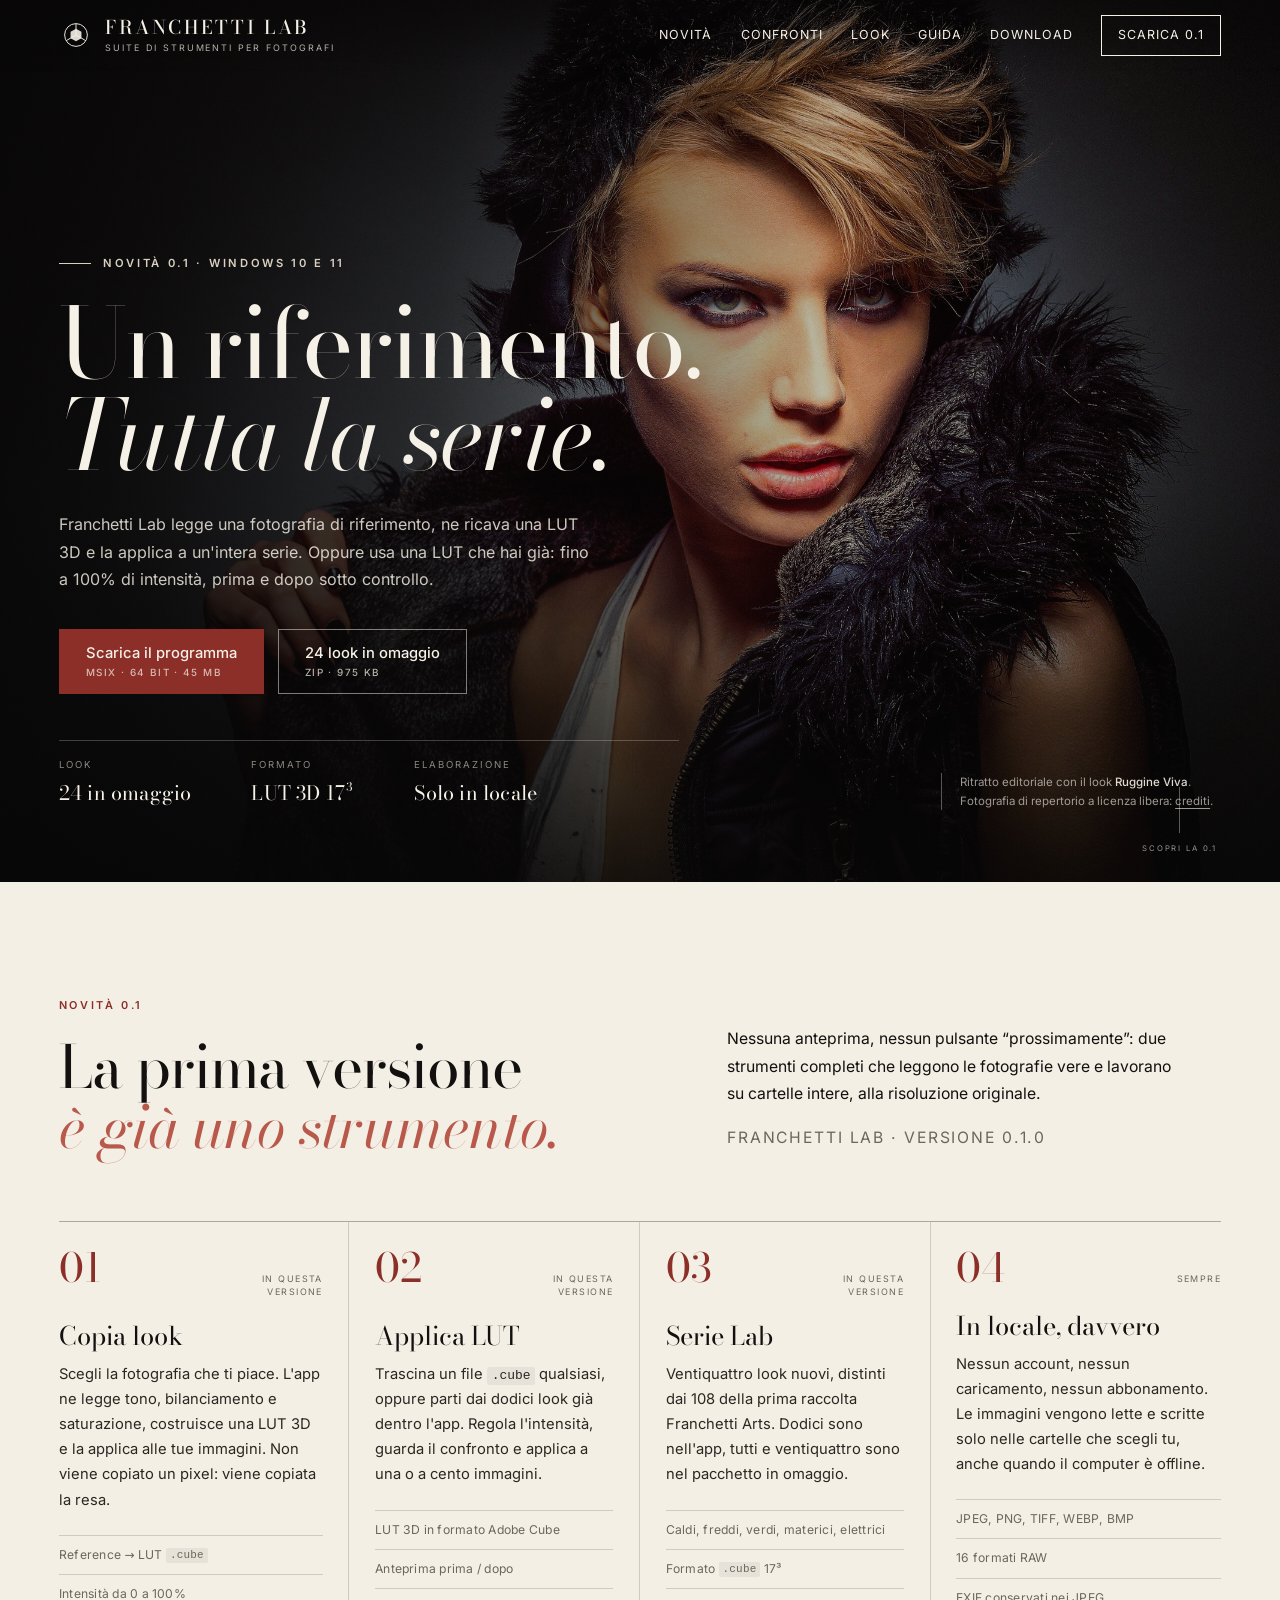
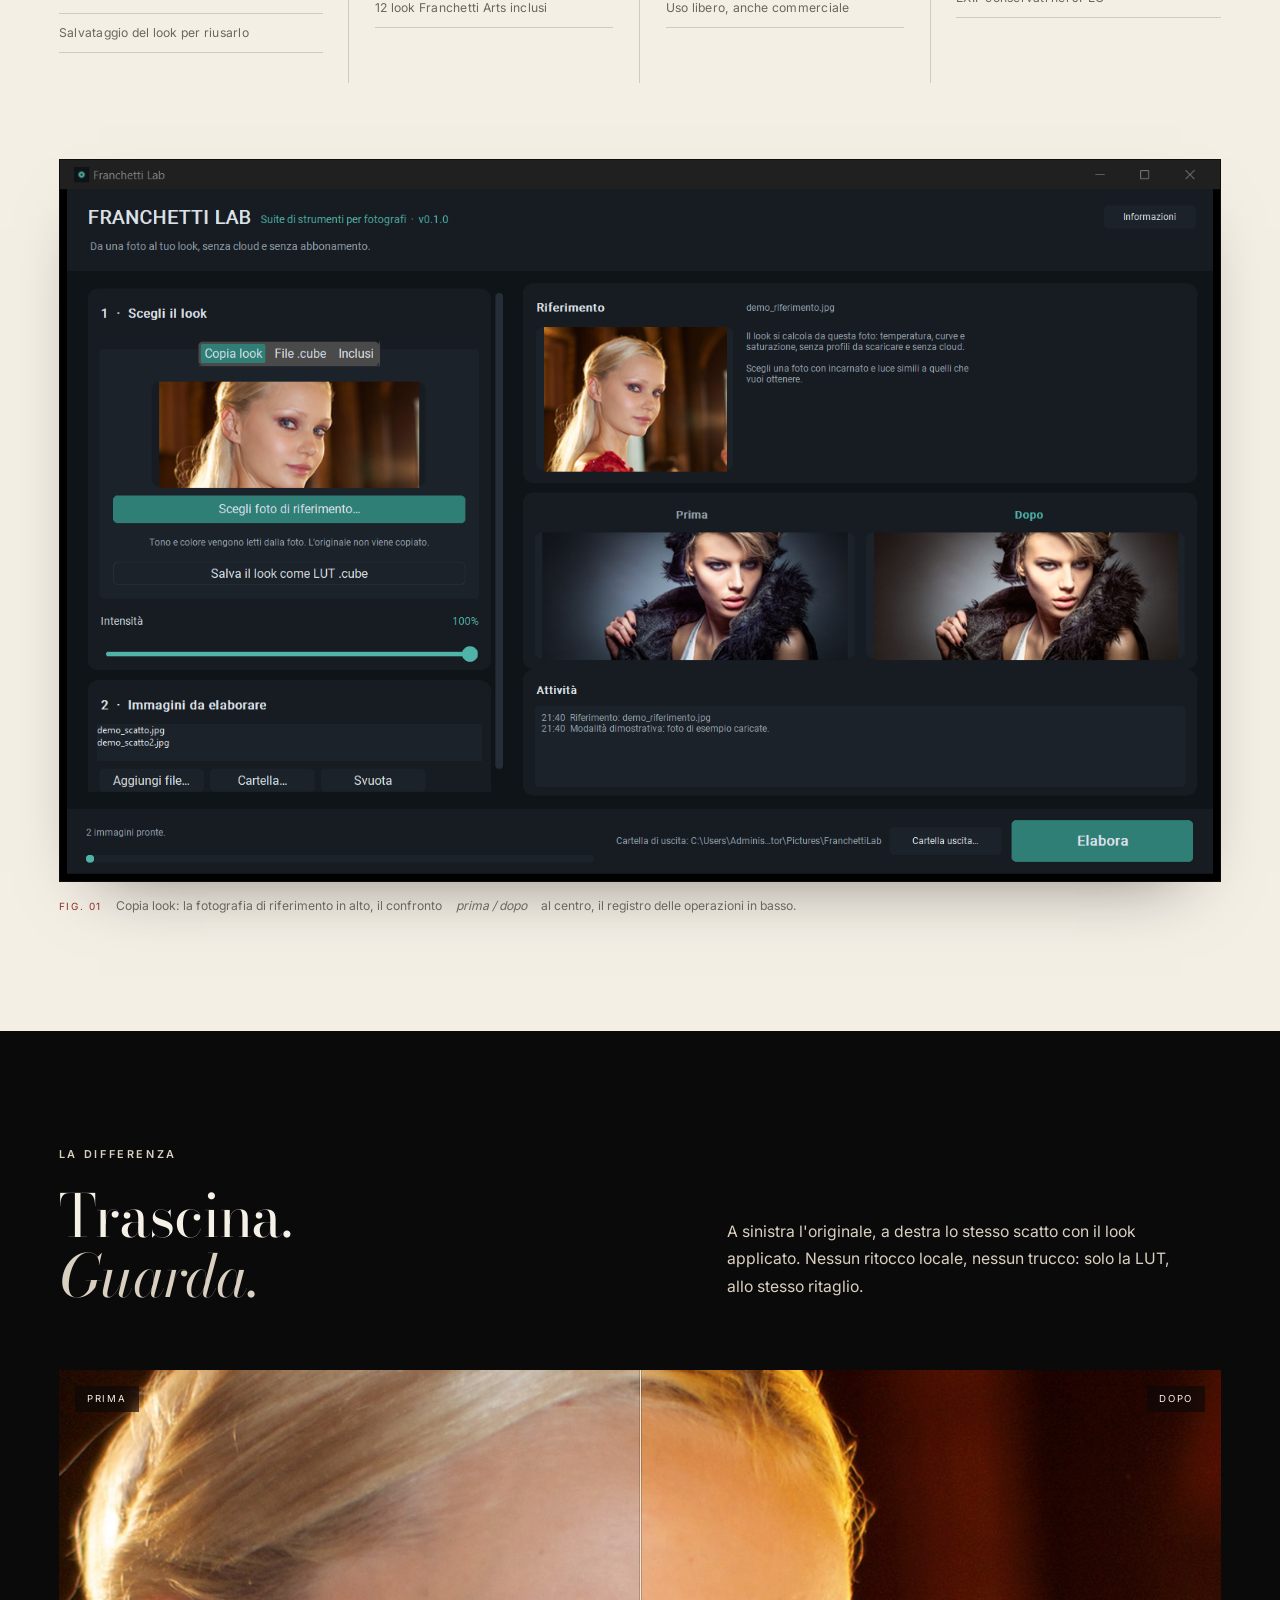
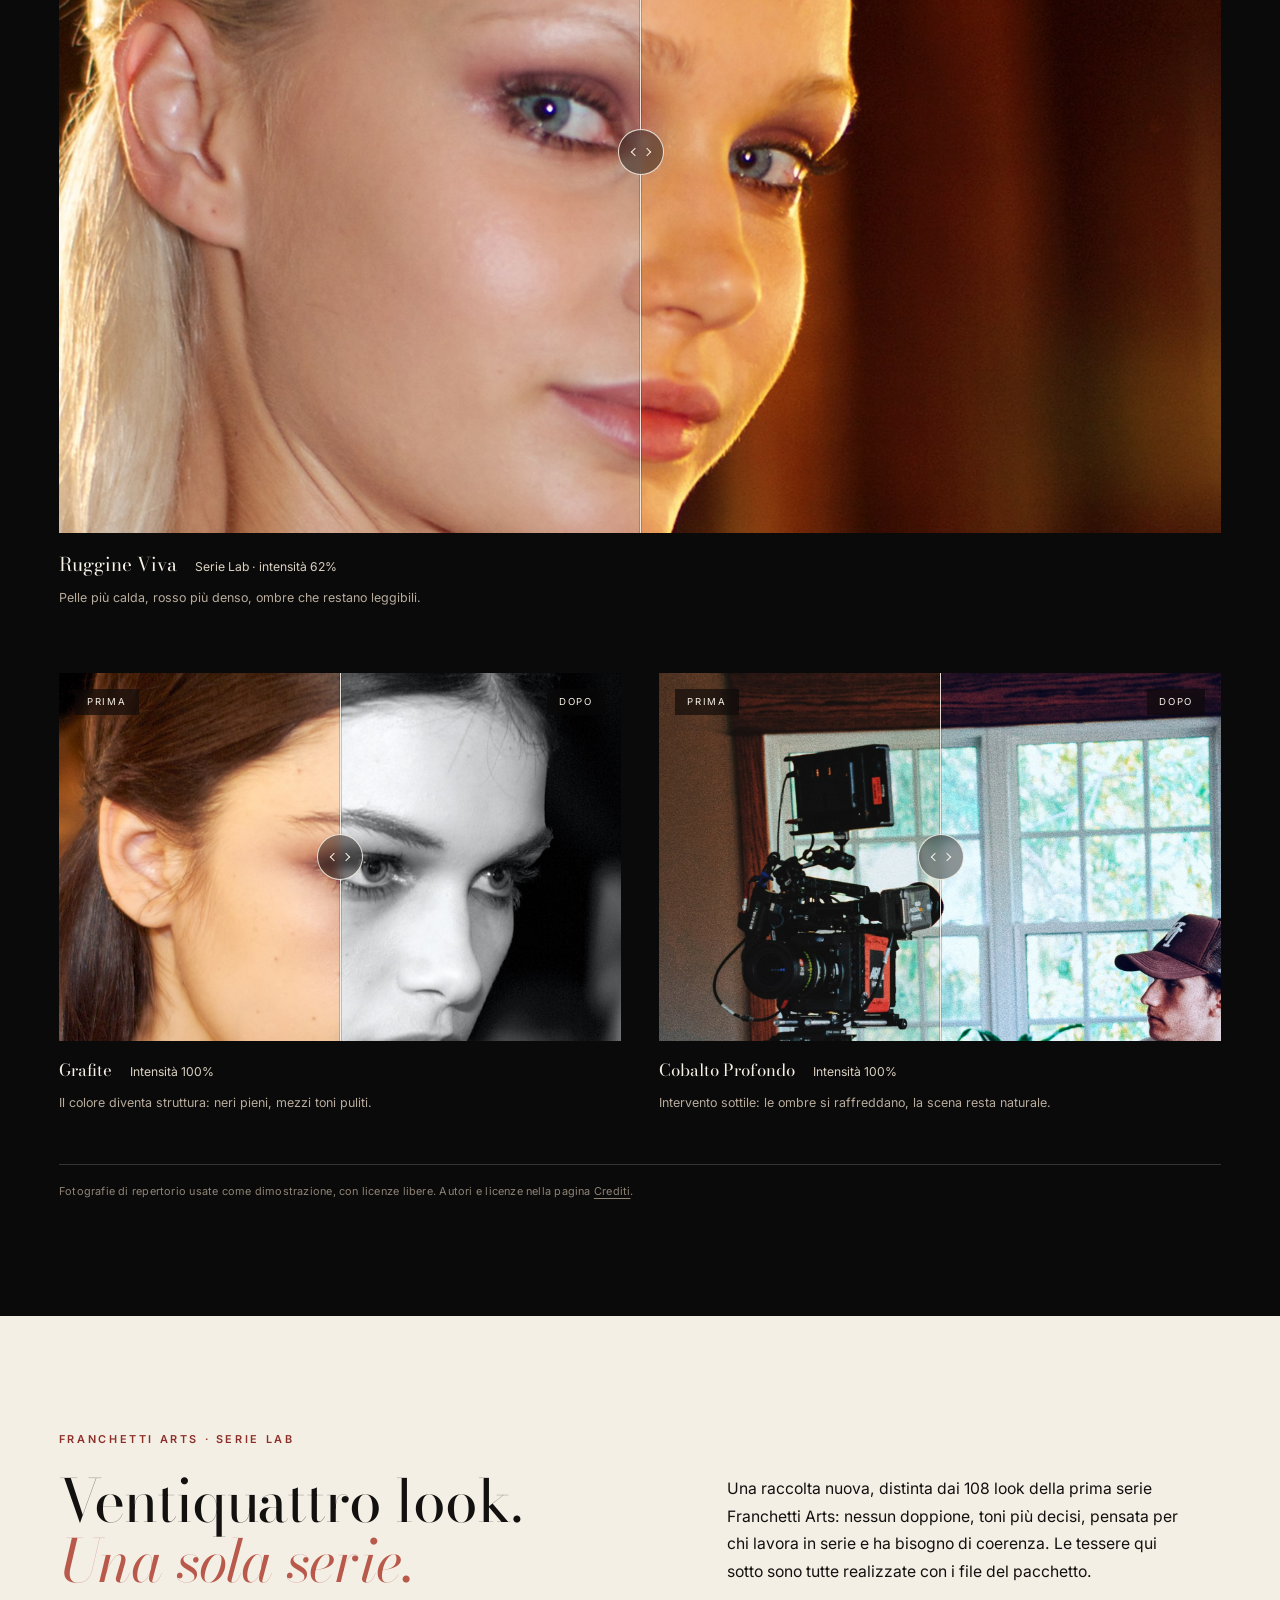
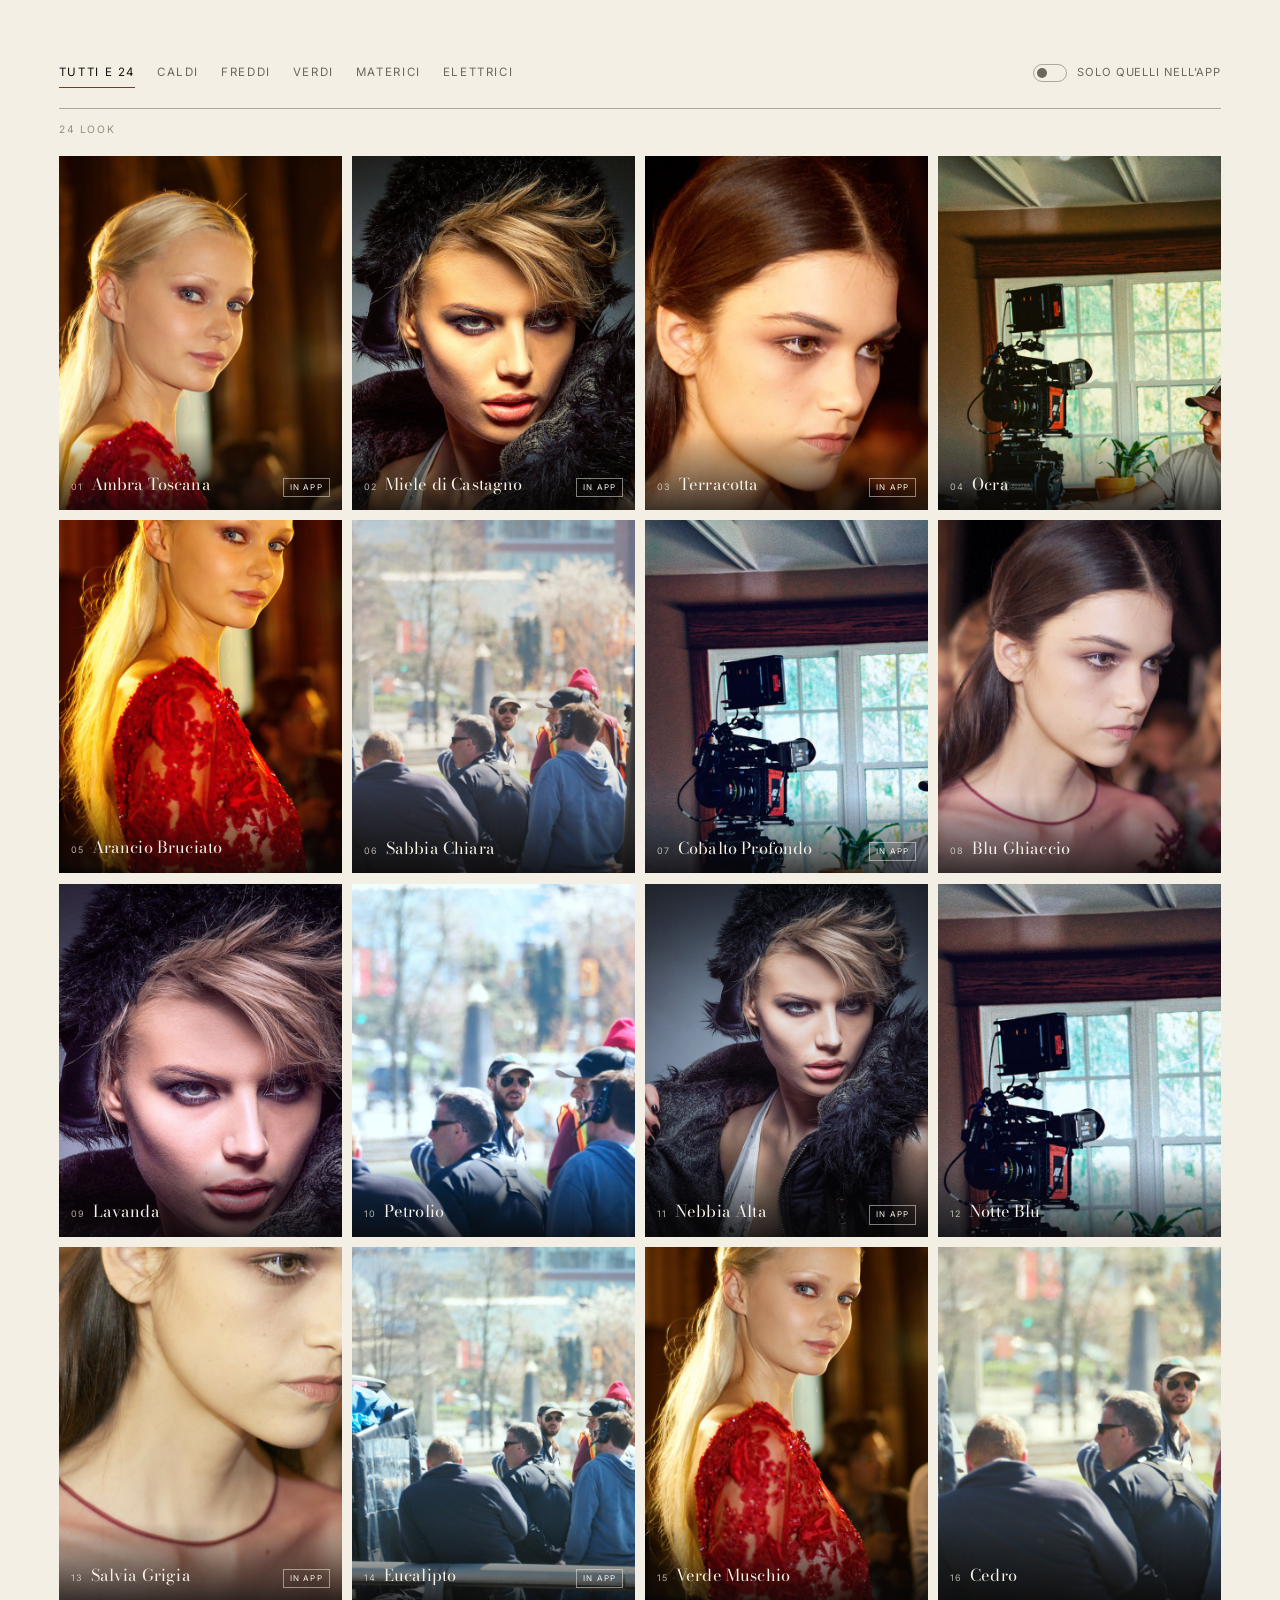
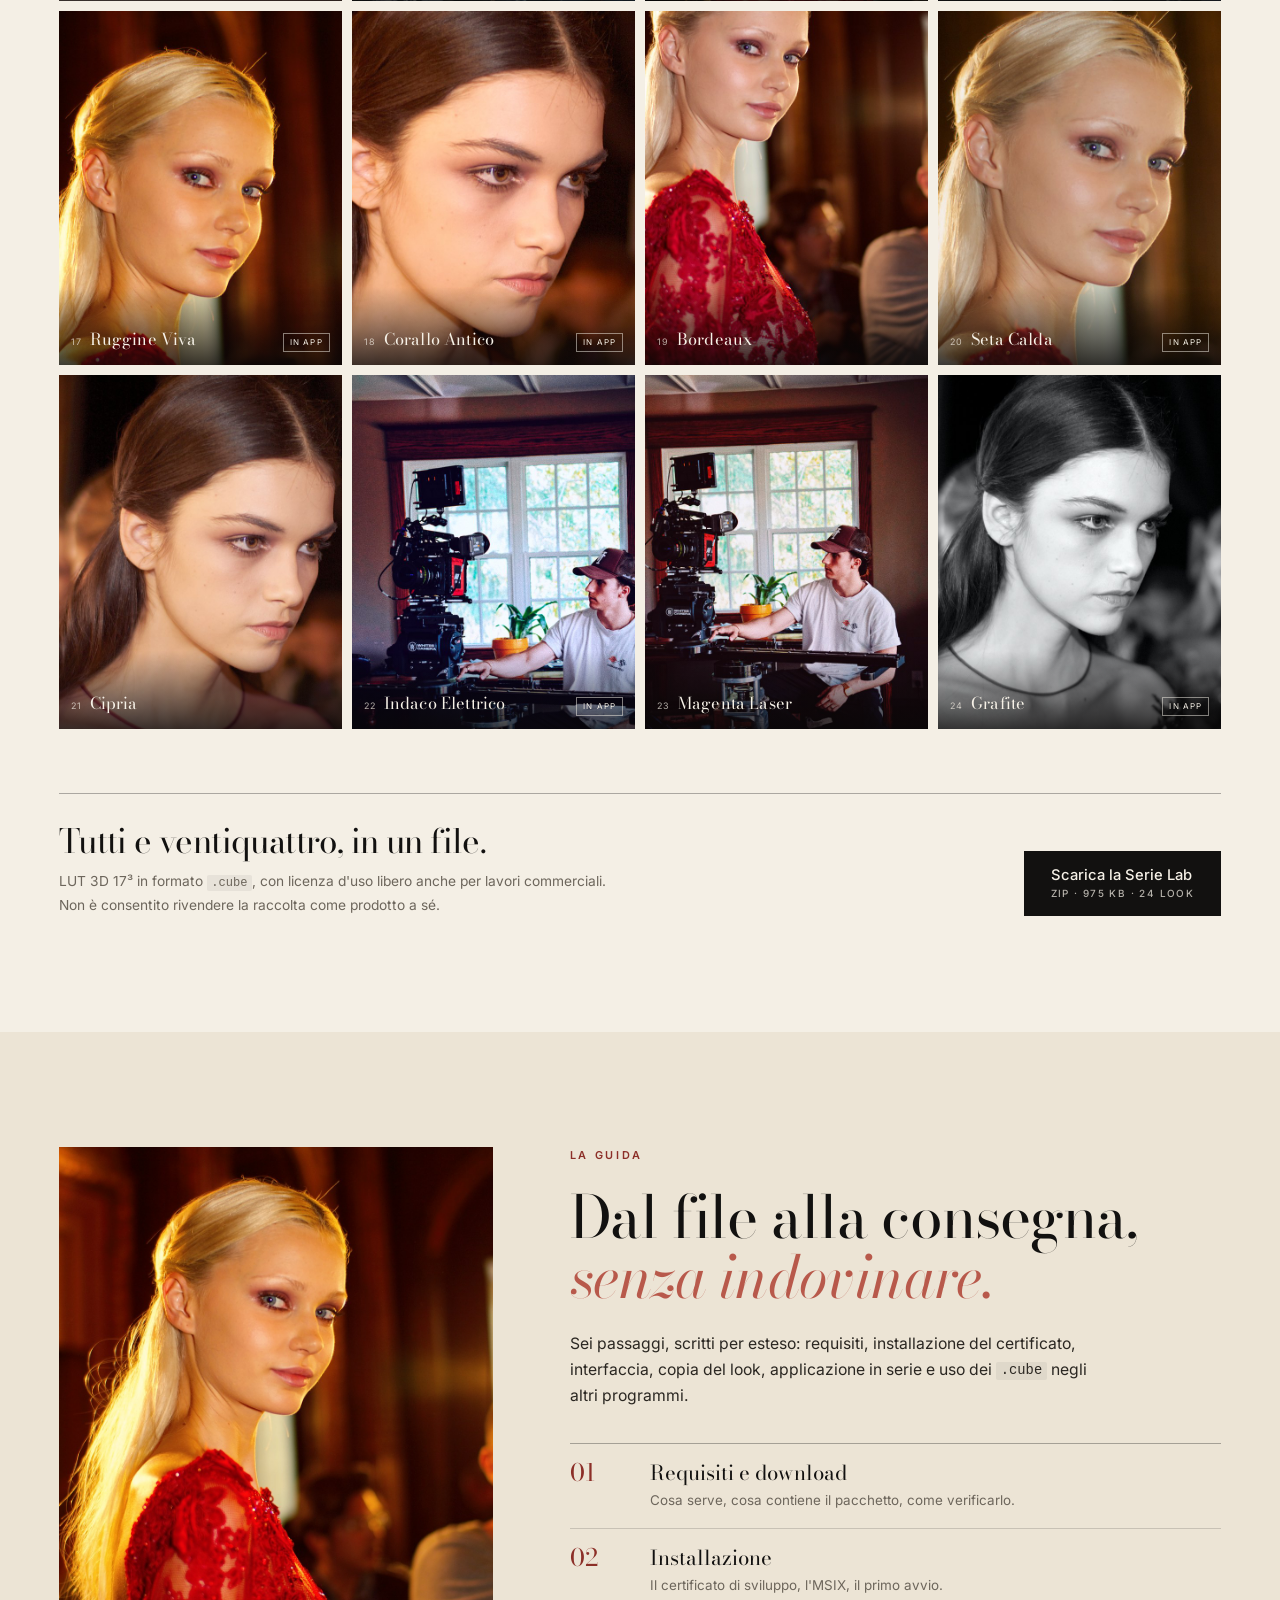
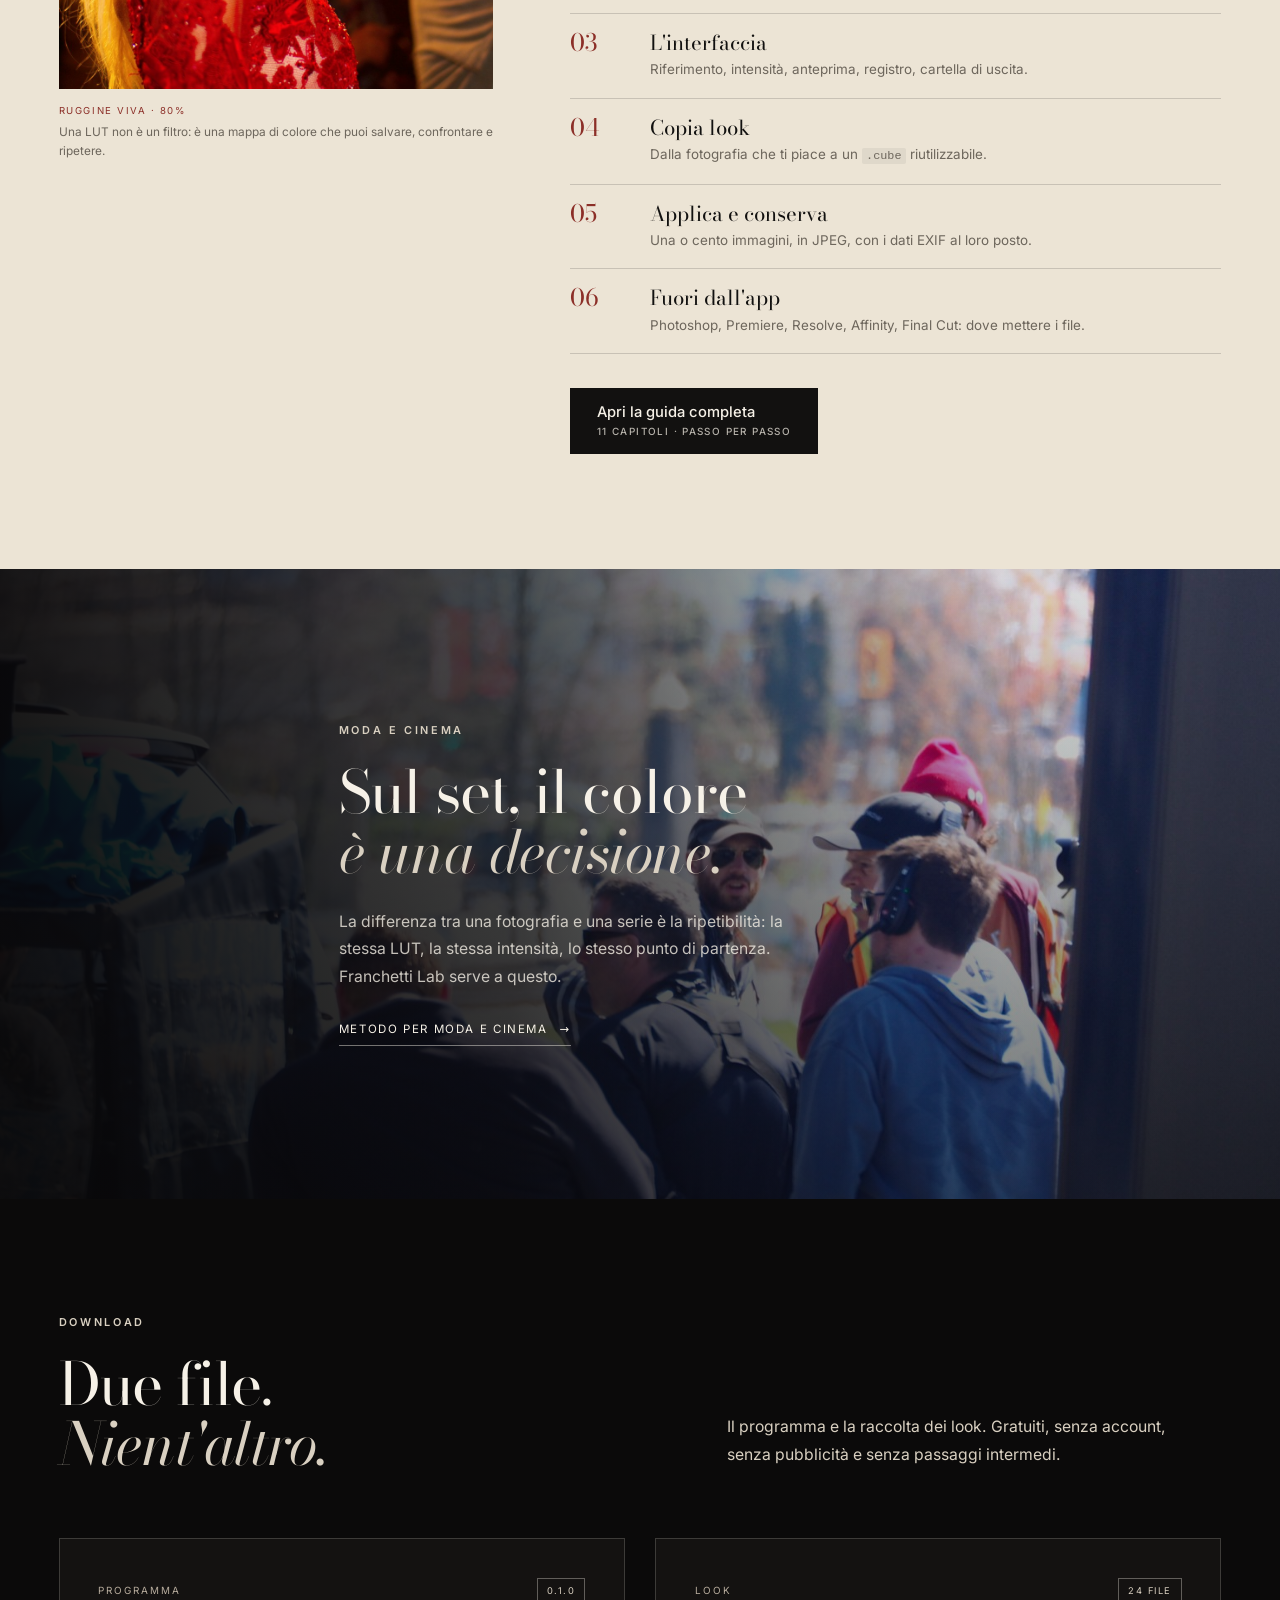
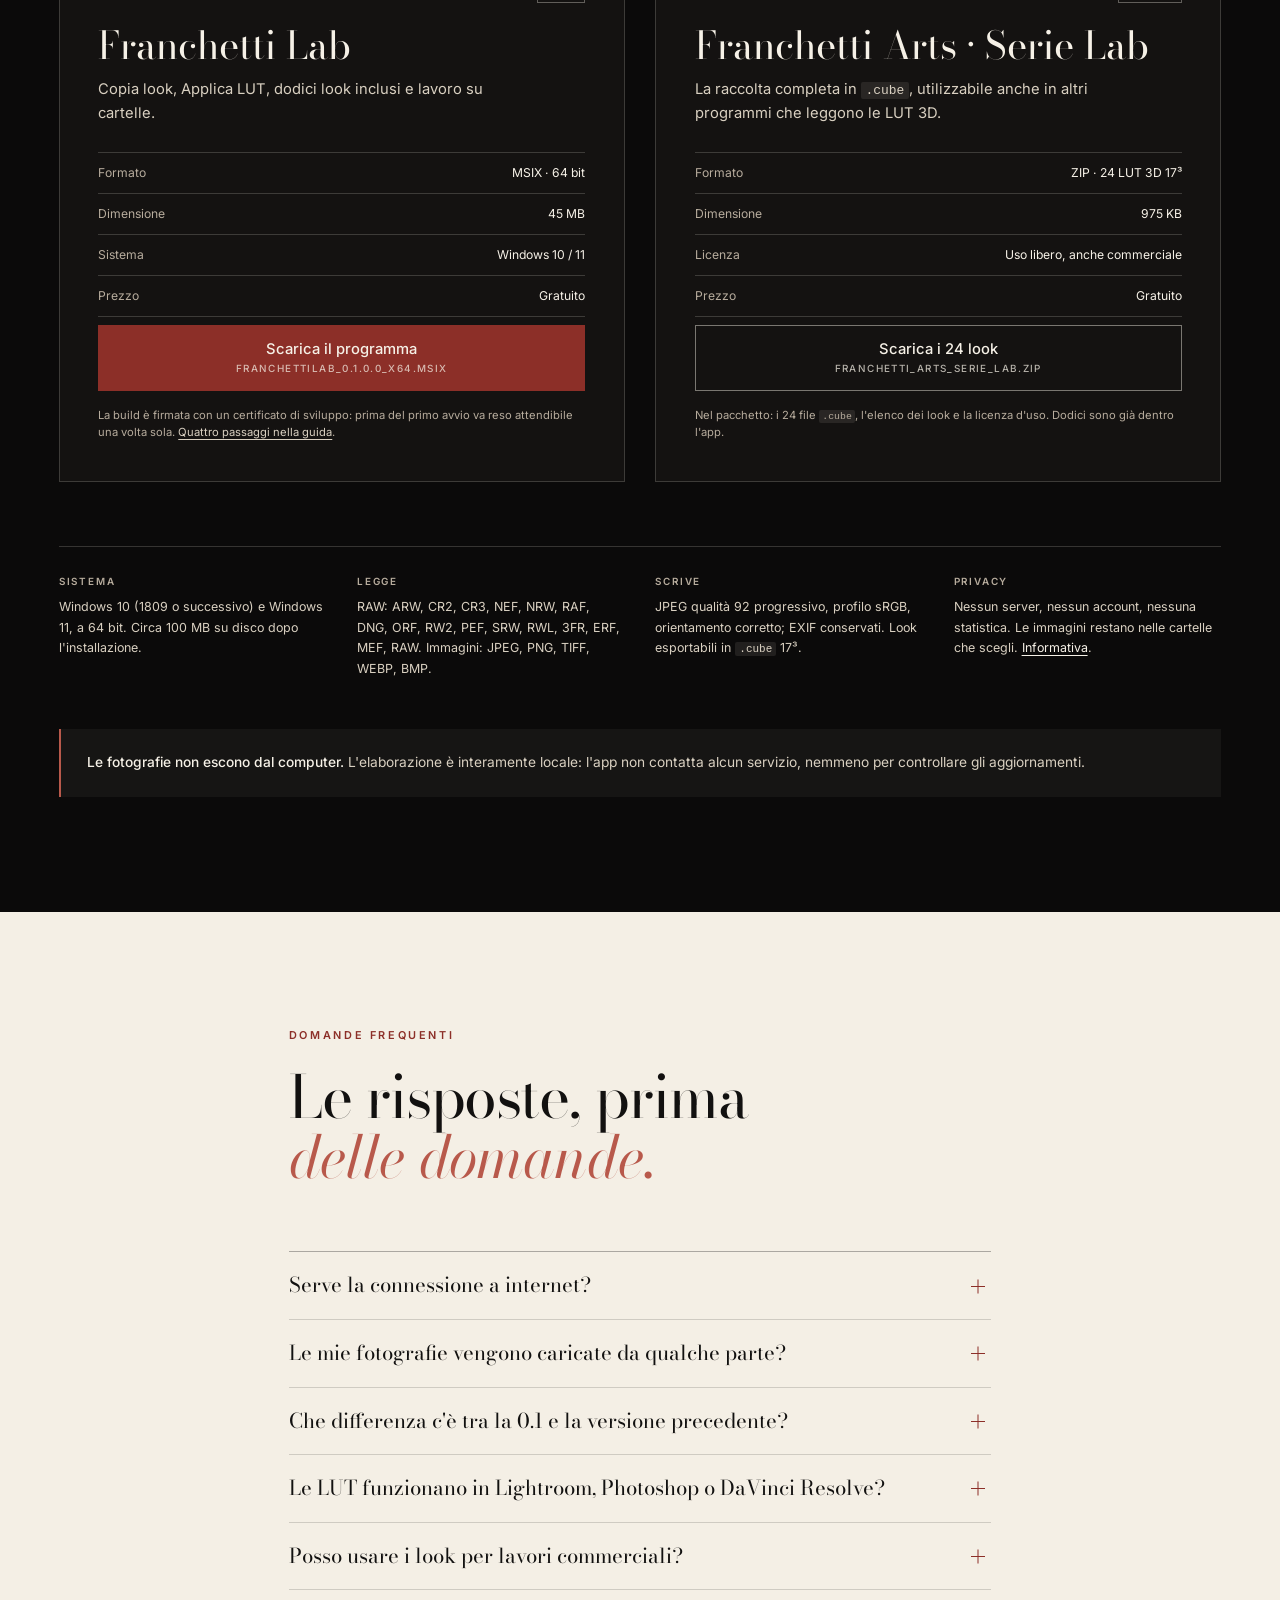
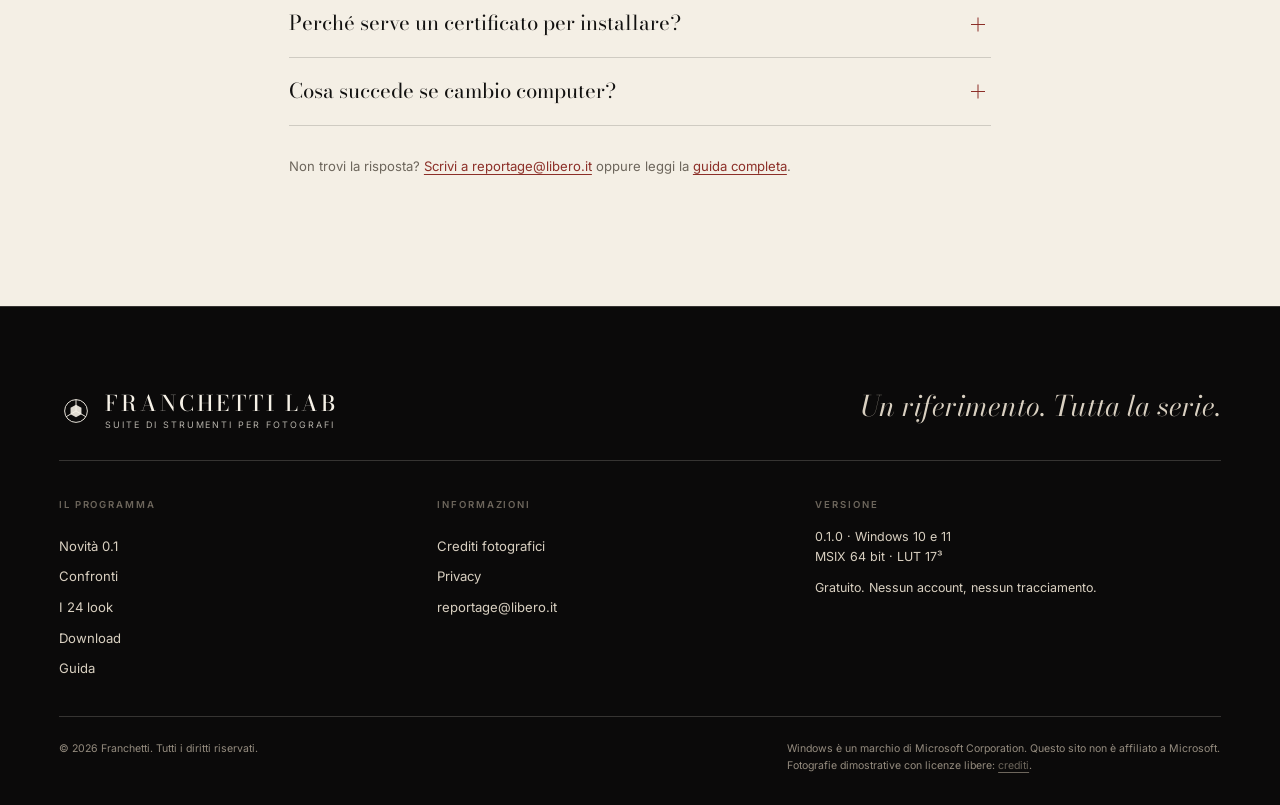
==== index.html @ 11f10955 "Sito Franchetti Lab 0.1.0" ====
<!DOCTYPE html>
<html lang="it">
<head>
<meta charset="utf-8" />
<meta name="viewport" content="width=device-width, initial-scale=1" />
<title>Franchetti Lab — Suite di strumenti per fotografi</title>
<meta name="description" content="Franchetti Lab 0.1: da una fotografia di riferimento a una LUT 3D, applicata a un'intera serie. Applica LUT .cube, 24 look Franchetti Arts in omaggio. Windows 10 e 11, elaborazione locale." />
<meta name="theme-color" content="#0b0a0a" />
<meta name="robots" content="index, follow" />
<link rel="icon" href="assets/favicon.png" />
<link rel="apple-touch-icon" href="assets/apple-touch-icon.png" />

<meta property="og:type" content="website" />
<meta property="og:title" content="Franchetti Lab — Un riferimento. Tutta la serie." />
<meta property="og:description" content="Novità 0.1: Copia look, Applica LUT e 24 look Franchetti Arts in omaggio. Per Windows 10 e 11, tutto in locale." />
<meta property="og:image" content="assets/og-image.jpg" />
<meta property="og:locale" content="it_IT" />
<meta name="twitter:card" content="summary_large_image" />

<link rel="preload" href="assets/fonts/bodoni-moda.woff2" as="font" type="font/woff2" crossorigin />
<link rel="preload" href="assets/fonts/inter.woff2" as="font" type="font/woff2" crossorigin />
<link rel="stylesheet" href="styles.css" />
<script>document.documentElement.classList.add("js");</script>
</head>
<body class="pagina-home">

<a class="salta" href="#contenuto">Vai al contenuto</a>

<header class="testata testata--sovrapposta" id="testata">
  <div class="testata__interna">
    <a class="marchio" href="index.html" aria-label="Franchetti Lab, torna all'inizio">
      <svg class="marchio__segno" viewBox="0 0 40 40" aria-hidden="true" focusable="false">
        <circle cx="20" cy="20" r="13.4" fill="none" stroke="currentColor" stroke-width="1.1" />
        <polygon points="20,12.6 26.4,16.3 26.4,23.7 20,27.4 13.6,23.7 13.6,16.3" fill="currentColor" opacity=".9" />
        <path d="M20 20 20 6.6M20 20 31.6 26.7M20 20 8.4 26.7" stroke="currentColor" stroke-width="1.1" />
      </svg>
      <span class="marchio__testo">
        <strong>Franchetti Lab</strong>
        <small>Suite di strumenti per fotografi</small>
      </span>
    </a>

    <button class="menu__bottone" id="menuBottone" aria-expanded="false" aria-controls="menu">
      <span></span><span></span><span></span>
      <span class="solo-lettori">Apri il menu</span>
    </button>

    <nav class="menu" id="menu" aria-label="Sezioni del sito">
      <a href="#novita">Novità</a>
      <a href="#confronti">Confronti</a>
      <a href="#look">Look</a>
      <a href="guida.html">Guida</a>
      <a href="#scarica">Download</a>
      <a class="menu__cta" href="#scarica">Scarica 0.1</a>
    </nav>
  </div>
</header>

<main id="contenuto">

  <!-- ================================================================ apertura -->
  <section class="apertura" id="top" aria-labelledby="titolo-apertura">
    <div class="apertura__fondo" aria-hidden="true">
      <img src="assets/vetrina/hero.jpg" alt="" width="2400" height="1500" />
    </div>
    <div class="apertura__velo" aria-hidden="true"></div>

    <div class="contenitore apertura__griglia">
      <div class="apertura__testo">
        <p class="occhiello occhiello--chiaro"><span class="occhiello__linea"></span>Novità 0.1 · Windows 10 e 11</p>
        <h1 class="display" id="titolo-apertura">Un riferimento.<br /><em>Tutta la serie.</em></h1>
        <p class="apertura__frase">
          Franchetti Lab legge una fotografia di riferimento, ne ricava una LUT 3D
          e la applica a un'intera serie. Oppure usa una LUT che hai già:
          fino a 100% di intensità, prima e dopo sotto controllo.
        </p>
        <div class="azioni">
          <a class="bottone bottone--pieno" href="#scarica">
            Scarica il programma
            <span>MSIX · 64 bit · 45 MB</span>
          </a>
          <a class="bottone bottone--contorno" href="downloads/Franchetti_Arts_Serie_Lab.zip" download>
            24 look in omaggio
            <span>ZIP · 975 KB</span>
          </a>
        </div>
        <dl class="dati-apertura">
          <div><dt>Look</dt><dd>24 in omaggio</dd></div>
          <div><dt>Formato</dt><dd>LUT 3D 17³</dd></div>
          <div><dt>Elaborazione</dt><dd>Solo in locale</dd></div>
        </dl>
      </div>

      <p class="apertura__didascalia">
        Ritratto editoriale con il look <strong>Ruggine Viva</strong>.
        Fotografia di repertorio a licenza libera: <a href="crediti.html">crediti</a>.
      </p>
    </div>

    <a class="apertura__scorri" href="#novita" aria-label="Scorri alle novità">
      <span></span>
      <small>Scopri la 0.1</small>
    </a>
  </section>

  <!-- ================================================================= novità -->
  <section class="sezione" id="novita" aria-labelledby="titolo-novita">
    <div class="contenitore">
      <div class="testata-sezione testata-sezione--divisa">
        <div class="testata-sezione__titolo">
          <p class="occhiello">Novità 0.1</p>
          <h2 class="display-2" id="titolo-novita">La prima versione<br /><em>è già uno strumento.</em></h2>
        </div>
        <div class="testata-sezione__nota">
          <p>
            Nessuna anteprima, nessun pulsante “prossimamente”: due strumenti
            completi che leggono le fotografie vere e lavorano su cartelle intere,
            alla risoluzione originale.
          </p>
          <p class="firma">Franchetti Lab · versione 0.1.0</p>
        </div>
      </div>

      <div class="novita-griglia">
        <article class="novita rivela">
          <div class="novita__testa">
            <span class="novita__numero">01</span>
            <span class="etichetta">In questa versione</span>
          </div>
          <h3>Copia look</h3>
          <p>
            Scegli la fotografia che ti piace. L'app ne legge tono, bilanciamento
            e saturazione, costruisce una LUT 3D e la applica alle tue immagini.
            Non viene copiato un pixel: viene copiata la resa.
          </p>
          <ul class="micro-elenco">
            <li>Reference → LUT <code>.cube</code></li>
            <li>Intensità da 0 a 100%</li>
            <li>Salvataggio del look per riusarlo</li>
          </ul>
        </article>

        <article class="novita rivela">
          <div class="novita__testa">
            <span class="novita__numero">02</span>
            <span class="etichetta">In questa versione</span>
          </div>
          <h3>Applica LUT</h3>
          <p>
            Trascina un file <code>.cube</code> qualsiasi, oppure parti dai dodici
            look già dentro l'app. Regola l'intensità, guarda il confronto e
            applica a una o a cento immagini.
          </p>
          <ul class="micro-elenco">
            <li>LUT 3D in formato Adobe Cube</li>
            <li>Anteprima prima / dopo</li>
            <li>12 look Franchetti Arts inclusi</li>
          </ul>
        </article>

        <article class="novita rivela">
          <div class="novita__testa">
            <span class="novita__numero">03</span>
            <span class="etichetta">In questa versione</span>
          </div>
          <h3>Serie Lab</h3>
          <p>
            Ventiquattro look nuovi, distinti dai 108 della prima raccolta
            Franchetti Arts. Dodici sono nell'app, tutti e ventiquattro sono nel
            pacchetto in omaggio.
          </p>
          <ul class="micro-elenco">
            <li>Caldi, freddi, verdi, materici, elettrici</li>
            <li>Formato <code>.cube</code> 17³</li>
            <li>Uso libero, anche commerciale</li>
          </ul>
        </article>

        <article class="novita rivela">
          <div class="novita__testa">
            <span class="novita__numero">04</span>
            <span class="etichetta">Sempre</span>
          </div>
          <h3>In locale, davvero</h3>
          <p>
            Nessun account, nessun caricamento, nessun abbonamento. Le immagini
            vengono lette e scritte solo nelle cartelle che scegli tu, anche
            quando il computer è offline.
          </p>
          <ul class="micro-elenco">
            <li>JPEG, PNG, TIFF, WEBP, BMP</li>
            <li>16 formati RAW</li>
            <li>EXIF conservati nei JPEG</li>
          </ul>
        </article>
      </div>

      <figure class="schermo schermo--largo rivela">
        <div class="schermo__cornice">
          <img src="assets/lab-copia-look.png"
               alt="Finestra di Franchetti Lab, scheda Copia look: a sinistra il riferimento e l'intensità, a destra il confronto prima e dopo."
               width="1508" height="937" loading="lazy" />
        </div>
        <figcaption>
          <span class="figcaption__numero">Fig. 01</span>
          Copia look: la fotografia di riferimento in alto, il confronto
          <em>prima / dopo</em> al centro, il registro delle operazioni in basso.
        </figcaption>
      </figure>
    </div>
  </section>

  <!-- =============================================================== confronti -->
  <section class="sezione sezione--scura" id="confronti" aria-labelledby="titolo-confronti">
    <div class="contenitore">
      <div class="testata-sezione testata-sezione--divisa">
        <div class="testata-sezione__titolo">
          <p class="occhiello">La differenza</p>
          <h2 class="display-2" id="titolo-confronti">Trascina.<br /><em>Guarda.</em></h2>
        </div>
        <div class="testata-sezione__nota">
          <p>
            A sinistra l'originale, a destra lo stesso scatto con il look
            applicato. Nessun ritocco locale, nessun trucco: solo la LUT,
            allo stesso ritaglio.
          </p>
        </div>
      </div>

      <figure class="confronto-blocco rivela">
        <div class="confronto" data-confronto tabindex="0" role="slider"
             aria-label="Confronto prima e dopo, look Ruggine Viva al 62 per cento"
             aria-valuemin="0" aria-valuemax="100" aria-valuenow="50" style="--pos: 50%">
          <img class="confronto__img" src="assets/vetrina/confronto-ruggine-dopo.jpg"
               alt="Ritratto di moda con il look Ruggine Viva applicato: incarnato più caldo, rosso del vestito più pieno."
               width="1600" height="1050" loading="lazy" />
          <img class="confronto__img confronto__img--prima" src="assets/vetrina/confronto-ruggine-prima.jpg"
               alt="Lo stesso ritratto di moda senza look: tonalità più neutre."
               width="1600" height="1050" loading="lazy" />
          <span class="confronto__etichetta confronto__etichetta--prima">Prima</span>
          <span class="confronto__etichetta confronto__etichetta--dopo">Dopo</span>
          <span class="confronto__maniglia" aria-hidden="true"><i></i></span>
        </div>
        <figcaption class="confronto__didascalia">
          <span class="confronto__look">Ruggine Viva</span>
          <span>Serie Lab · intensità 62%</span>
          <span class="confronto__nota">Pelle più calda, rosso più denso, ombre che restano leggibili.</span>
        </figcaption>
      </figure>

      <div class="confronti-coppia">
        <figure class="confronto-blocco confronto-blocco--piccolo rivela">
          <div class="confronto" data-confronto tabindex="0" role="slider"
               aria-label="Confronto prima e dopo, look Grafite al 100 per cento"
               aria-valuemin="0" aria-valuemax="100" aria-valuenow="50" style="--pos: 50%">
            <img class="confronto__img" src="assets/vetrina/confronto-grafite-dopo.jpg"
                 alt="Ritratto in bianco e nero con il look Grafite."
                 width="1600" height="1050" loading="lazy" />
            <img class="confronto__img confronto__img--prima" src="assets/vetrina/confronto-grafite-prima.jpg"
                 alt="Lo stesso ritratto a colori, prima del look Grafite."
                 width="1600" height="1050" loading="lazy" />
            <span class="confronto__etichetta confronto__etichetta--prima">Prima</span>
            <span class="confronto__etichetta confronto__etichetta--dopo">Dopo</span>
            <span class="confronto__maniglia" aria-hidden="true"><i></i></span>
          </div>
          <figcaption class="confronto__didascalia">
            <span class="confronto__look">Grafite</span>
            <span>Intensità 100%</span>
            <span class="confronto__nota">Il colore diventa struttura: neri pieni, mezzi toni puliti.</span>
          </figcaption>
        </figure>

        <figure class="confronto-blocco confronto-blocco--piccolo rivela">
          <div class="confronto" data-confronto tabindex="0" role="slider"
               aria-label="Confronto prima e dopo, look Cobalto Profondo al 100 per cento"
               aria-valuemin="0" aria-valuemax="100" aria-valuenow="50" style="--pos: 50%">
            <img class="confronto__img" src="assets/vetrina/confronto-notte-dopo.jpg"
                 alt="Operatore con cinema camera sul set, con il look Cobalto Profondo: ombre fredde, luce della finestra più controllata."
                 width="1600" height="1050" loading="lazy" />
            <img class="confronto__img confronto__img--prima" src="assets/vetrina/confronto-notte-prima.jpg"
                 alt="Lo stesso set cinematografico senza look: luce neutra."
                 width="1600" height="1050" loading="lazy" />
            <span class="confronto__etichetta confronto__etichetta--prima">Prima</span>
            <span class="confronto__etichetta confronto__etichetta--dopo">Dopo</span>
            <span class="confronto__maniglia" aria-hidden="true"><i></i></span>
          </div>
          <figcaption class="confronto__didascalia">
            <span class="confronto__look">Cobalto Profondo</span>
            <span>Intensità 100%</span>
            <span class="confronto__nota">Intervento sottile: le ombre si raffreddano, la scena resta naturale.</span>
          </figcaption>
        </figure>
      </div>

      <p class="nota-immagini">
        Fotografie di repertorio usate come dimostrazione, con licenze libere.
        Autori e licenze nella pagina <a href="crediti.html">Crediti</a>.
      </p>
    </div>
  </section>

  <!-- ==================================================================== look -->
  <section class="sezione" id="look" aria-labelledby="titolo-look">
    <div class="contenitore">
      <div class="testata-sezione testata-sezione--divisa">
        <div class="testata-sezione__titolo">
          <p class="occhiello">Franchetti Arts · Serie Lab</p>
          <h2 class="display-2" id="titolo-look">Ventiquattro look.<br /><em>Una sola serie.</em></h2>
        </div>
        <div class="testata-sezione__nota">
          <p>
            Una raccolta nuova, distinta dai 108 look della prima serie Franchetti
            Arts: nessun doppione, toni più decisi, pensata per chi lavora in
            serie e ha bisogno di coerenza. Le tessere qui sotto sono tutte
            realizzate con i file del pacchetto.
          </p>
        </div>
      </div>

      <div class="filtri" role="group" aria-label="Filtra i look per famiglia">
        <button class="filtro is-attivo" data-famiglia="tutti" aria-pressed="true">Tutti e 24</button>
        <button class="filtro" data-famiglia="caldi" aria-pressed="false">Caldi</button>
        <button class="filtro" data-famiglia="freddi" aria-pressed="false">Freddi</button>
        <button class="filtro" data-famiglia="verdi" aria-pressed="false">Verdi</button>
        <button class="filtro" data-famiglia="materici" aria-pressed="false">Materici</button>
        <button class="filtro" data-famiglia="elettrici" aria-pressed="false">Elettrici</button>
        <label class="interruttore">
          <input type="checkbox" id="soloInclusi" />
          <span class="interruttore__traccia" aria-hidden="true"></span>
          <span>Solo quelli nell'app</span>
        </label>
      </div>

      <p class="conteggio" id="conteggioLook" aria-live="polite">24 look</p>

      <ul class="look" id="grigliaLook" role="list">
        <li class="look__voce" data-famiglia="caldi" data-incluso="si">
          <figure>
            <img src="assets/looks/look_01_Ambra_Toscana.jpg" alt="Ritratto di moda con il look Ambra Toscana" width="640" height="800" loading="lazy" />
            <figcaption><span class="look__num">01</span><span class="look__nome">Ambra Toscana</span><span class="look__badge">in app</span></figcaption>
          </figure>
        </li>
        <li class="look__voce" data-famiglia="caldi" data-incluso="si">
          <figure>
            <img src="assets/looks/look_02_Miele_di_Castagno.jpg" alt="Ritratto di moda con il look Miele di Castagno" width="640" height="800" loading="lazy" />
            <figcaption><span class="look__num">02</span><span class="look__nome">Miele di Castagno</span><span class="look__badge">in app</span></figcaption>
          </figure>
        </li>
        <li class="look__voce" data-famiglia="caldi" data-incluso="si">
          <figure>
            <img src="assets/looks/look_03_Terracotta.jpg" alt="Ritratto di moda con il look Terracotta" width="640" height="800" loading="lazy" />
            <figcaption><span class="look__num">03</span><span class="look__nome">Terracotta</span><span class="look__badge">in app</span></figcaption>
          </figure>
        </li>
        <li class="look__voce" data-famiglia="caldi">
          <figure>
            <img src="assets/looks/look_04_Ocra.jpg" alt="Set cinematografico con il look Ocra" width="640" height="800" loading="lazy" />
            <figcaption><span class="look__num">04</span><span class="look__nome">Ocra</span></figcaption>
          </figure>
        </li>
        <li class="look__voce" data-famiglia="caldi">
          <figure>
            <img src="assets/looks/look_05_Arancio_Bruciato.jpg" alt="Ritratto di moda con il look Arancio Bruciato" width="640" height="800" loading="lazy" />
            <figcaption><span class="look__num">05</span><span class="look__nome">Arancio Bruciato</span></figcaption>
          </figure>
        </li>
        <li class="look__voce" data-famiglia="caldi">
          <figure>
            <img src="assets/looks/look_06_Sabbia_Chiara.jpg" alt="Set cinematografico con il look Sabbia Chiara" width="640" height="800" loading="lazy" />
            <figcaption><span class="look__num">06</span><span class="look__nome">Sabbia Chiara</span></figcaption>
          </figure>
        </li>
        <li class="look__voce" data-famiglia="freddi" data-incluso="si">
          <figure>
            <img src="assets/looks/look_07_Cobalto_Profondo.jpg" alt="Cinema camera con il look Cobalto Profondo" width="640" height="800" loading="lazy" />
            <figcaption><span class="look__num">07</span><span class="look__nome">Cobalto Profondo</span><span class="look__badge">in app</span></figcaption>
          </figure>
        </li>
        <li class="look__voce" data-famiglia="freddi">
          <figure>
            <img src="assets/looks/look_08_Blu_Ghiaccio.jpg" alt="Ritratto di moda con il look Blu Ghiaccio" width="640" height="800" loading="lazy" />
            <figcaption><span class="look__num">08</span><span class="look__nome">Blu Ghiaccio</span></figcaption>
          </figure>
        </li>
        <li class="look__voce" data-famiglia="freddi">
          <figure>
            <img src="assets/looks/look_09_Lavanda.jpg" alt="Primo piano di moda con il look Lavanda" width="640" height="800" loading="lazy" />
            <figcaption><span class="look__num">09</span><span class="look__nome">Lavanda</span></figcaption>
          </figure>
        </li>
        <li class="look__voce" data-famiglia="freddi">
          <figure>
            <img src="assets/looks/look_10_Petrolio.jpg" alt="Troupe sul set con il look Petrolio" width="640" height="800" loading="lazy" />
            <figcaption><span class="look__num">10</span><span class="look__nome">Petrolio</span></figcaption>
          </figure>
        </li>
        <li class="look__voce" data-famiglia="freddi" data-incluso="si">
          <figure>
            <img src="assets/looks/look_11_Nebbia_Alta.jpg" alt="Ritratto di moda con il look Nebbia Alta" width="640" height="800" loading="lazy" />
            <figcaption><span class="look__num">11</span><span class="look__nome">Nebbia Alta</span><span class="look__badge">in app</span></figcaption>
          </figure>
        </li>
        <li class="look__voce" data-famiglia="freddi">
          <figure>
            <img src="assets/looks/look_12_Notte_Blu.jpg" alt="Cinema camera con il look Notte Blu" width="640" height="800" loading="lazy" />
            <figcaption><span class="look__num">12</span><span class="look__nome">Notte Blu</span></figcaption>
          </figure>
        </li>
        <li class="look__voce" data-famiglia="verdi" data-incluso="si">
          <figure>
            <img src="assets/looks/look_13_Salvia_Grigia.jpg" alt="Primo piano in bianco e nero con il look Salvia Grigia" width="640" height="800" loading="lazy" />
            <figcaption><span class="look__num">13</span><span class="look__nome">Salvia Grigia</span><span class="look__badge">in app</span></figcaption>
          </figure>
        </li>
        <li class="look__voce" data-famiglia="verdi" data-incluso="si">
          <figure>
            <img src="assets/looks/look_14_Eucalipto.jpg" alt="Set cinematografico con il look Eucalipto" width="640" height="800" loading="lazy" />
            <figcaption><span class="look__num">14</span><span class="look__nome">Eucalipto</span><span class="look__badge">in app</span></figcaption>
          </figure>
        </li>
        <li class="look__voce" data-famiglia="verdi">
          <figure>
            <img src="assets/looks/look_15_Verde_Muschio.jpg" alt="Ritratto di moda con il look Verde Muschio" width="640" height="800" loading="lazy" />
            <figcaption><span class="look__num">15</span><span class="look__nome">Verde Muschio</span></figcaption>
          </figure>
        </li>
        <li class="look__voce" data-famiglia="verdi">
          <figure>
            <img src="assets/looks/look_16_Cedro.jpg" alt="Ritratto di moda con il look Cedro" width="640" height="800" loading="lazy" />
            <figcaption><span class="look__num">16</span><span class="look__nome">Cedro</span></figcaption>
          </figure>
        </li>
        <li class="look__voce" data-famiglia="materici" data-incluso="si">
          <figure>
            <img src="assets/looks/look_17_Ruggine_Viva.jpg" alt="Ritratto di moda con il look Ruggine Viva" width="640" height="800" loading="lazy" />
            <figcaption><span class="look__num">17</span><span class="look__nome">Ruggine Viva</span><span class="look__badge">in app</span></figcaption>
          </figure>
        </li>
        <li class="look__voce" data-famiglia="materici" data-incluso="si">
          <figure>
            <img src="assets/looks/look_18_Corallo_Antico.jpg" alt="Ritratto di moda con il look Corallo Antico" width="640" height="800" loading="lazy" />
            <figcaption><span class="look__num">18</span><span class="look__nome">Corallo Antico</span><span class="look__badge">in app</span></figcaption>
          </figure>
        </li>
        <li class="look__voce" data-famiglia="materici">
          <figure>
            <img src="assets/looks/look_19_Bordeaux.jpg" alt="Ritratto di moda con il look Bordeaux" width="640" height="800" loading="lazy" />
            <figcaption><span class="look__num">19</span><span class="look__nome">Bordeaux</span></figcaption>
          </figure>
        </li>
        <li class="look__voce" data-famiglia="materici" data-incluso="si">
          <figure>
            <img src="assets/looks/look_20_Seta_Calda.jpg" alt="Ritratto di moda con il look Seta Calda" width="640" height="800" loading="lazy" />
            <figcaption><span class="look__num">20</span><span class="look__nome">Seta Calda</span><span class="look__badge">in app</span></figcaption>
          </figure>
        </li>
        <li class="look__voce" data-famiglia="materici">
          <figure>
            <img src="assets/looks/look_21_Cipria.jpg" alt="Ritratto di moda con il look Cipria" width="640" height="800" loading="lazy" />
            <figcaption><span class="look__num">21</span><span class="look__nome">Cipria</span></figcaption>
          </figure>
        </li>
        <li class="look__voce" data-famiglia="elettrici" data-incluso="si">
          <figure>
            <img src="assets/looks/look_22_Indaco_Elettrico.jpg" alt="Cinema camera con il look Indaco Elettrico" width="640" height="800" loading="lazy" />
            <figcaption><span class="look__num">22</span><span class="look__nome">Indaco Elettrico</span><span class="look__badge">in app</span></figcaption>
          </figure>
        </li>
        <li class="look__voce" data-famiglia="elettrici">
          <figure>
            <img src="assets/looks/look_23_Magenta_Laser.jpg" alt="Primo piano di moda con il look Magenta Laser" width="640" height="800" loading="lazy" />
            <figcaption><span class="look__num">23</span><span class="look__nome">Magenta Laser</span></figcaption>
          </figure>
        </li>
        <li class="look__voce" data-famiglia="elettrici" data-incluso="si">
          <figure>
            <img src="assets/looks/look_24_Grafite.jpg" alt="Ritratto in bianco e nero con il look Grafite" width="640" height="800" loading="lazy" />
            <figcaption><span class="look__num">24</span><span class="look__nome">Grafite</span><span class="look__badge">in app</span></figcaption>
          </figure>
        </li>
      </ul>

      <div class="look__azione">
        <div>
          <h3 class="display-3">Tutti e ventiquattro, in un file.</h3>
          <p>
            LUT 3D 17³ in formato <code>.cube</code>, con licenza d'uso libero
            anche per lavori commerciali. Non è consentito rivendere la raccolta
            come prodotto a sé.
          </p>
        </div>
        <a class="bottone bottone--scuro" href="downloads/Franchetti_Arts_Serie_Lab.zip" download>
          Scarica la Serie Lab
          <span>ZIP · 975 KB · 24 look</span>
        </a>
      </div>
    </div>
  </section>

  <!-- ================================================================== guida -->
  <section class="sezione sezione--carta2" id="come-funziona" aria-labelledby="titolo-guida">
    <div class="contenitore">
      <div class="guida-teaser">
        <figure class="guida-teaser__immagine rivela">
          <img src="assets/vetrina/editoriale.jpg"
               alt="Ritratto editoriale di moda con il look Ruggine Viva."
               width="1000" height="1250" loading="lazy" />
          <figcaption>
            <span>Ruggine Viva · 80%</span>
            Una LUT non è un filtro: è una mappa di colore che puoi salvare,
            confrontare e ripetere.
          </figcaption>
        </figure>

        <div class="guida-teaser__testo">
          <p class="occhiello">La guida</p>
          <h2 class="display-2" id="titolo-guida">Dal file alla consegna,<br /><em>senza indovinare.</em></h2>
          <p class="guida-teaser__intro">
            Sei passaggi, scritti per esteso: requisiti, installazione del
            certificato, interfaccia, copia del look, applicazione in serie e uso
            dei <code>.cube</code> negli altri programmi.
          </p>

          <ol class="passi-guida" role="list">
            <li>
              <span class="passi-guida__num">01</span>
              <div><h3>Requisiti e download</h3><p>Cosa serve, cosa contiene il pacchetto, come verificarlo.</p></div>
            </li>
            <li>
              <span class="passi-guida__num">02</span>
              <div><h3>Installazione</h3><p>Il certificato di sviluppo, l'MSIX, il primo avvio.</p></div>
            </li>
            <li>
              <span class="passi-guida__num">03</span>
              <div><h3>L'interfaccia</h3><p>Riferimento, intensità, anteprima, registro, cartella di uscita.</p></div>
            </li>
            <li>
              <span class="passi-guida__num">04</span>
              <div><h3>Copia look</h3><p>Dalla fotografia che ti piace a un <code>.cube</code> riutilizzabile.</p></div>
            </li>
            <li>
              <span class="passi-guida__num">05</span>
              <div><h3>Applica e conserva</h3><p>Una o cento immagini, in JPEG, con i dati EXIF al loro posto.</p></div>
            </li>
            <li>
              <span class="passi-guida__num">06</span>
              <div><h3>Fuori dall'app</h3><p>Photoshop, Premiere, Resolve, Affinity, Final Cut: dove mettere i file.</p></div>
            </li>
          </ol>

          <a class="bottone bottone--scuro" href="guida.html">
            Apri la guida completa
            <span>11 capitoli · passo per passo</span>
          </a>
        </div>
      </div>
    </div>
  </section>

  <!-- ================================================================ cinema -->
  <section class="fascia" aria-labelledby="titolo-fascia">
    <div class="fascia__fondo" aria-hidden="true">
      <img src="assets/vetrina/set-cinema.jpg" alt="" width="1800" height="760" loading="lazy" />
    </div>
    <div class="fascia__velo" aria-hidden="true"></div>
    <div class="contenitore fascia__testo">
      <p class="occhiello occhiello--chiaro">Moda e cinema</p>
      <blockquote class="display-2" id="titolo-fascia">Sul set, il colore<br /><em>è una decisione.</em></blockquote>
      <p>
        La differenza tra una fotografia e una serie è la ripetibilità:
        la stessa LUT, la stessa intensità, lo stesso punto di partenza.
        Franchetti Lab serve a questo.
      </p>
      <a class="collegamento-freccia" href="guida.html#moda-cinema">Metodo per moda e cinema <span aria-hidden="true">→</span></a>
    </div>
  </section>

  <!-- ================================================================ scarica -->
  <section class="sezione sezione--scura" id="scarica" aria-labelledby="titolo-scarica">
    <div class="contenitore">
      <div class="testata-sezione testata-sezione--divisa">
        <div class="testata-sezione__titolo">
          <p class="occhiello">Download</p>
          <h2 class="display-2" id="titolo-scarica">Due file.<br /><em>Nient'altro.</em></h2>
        </div>
        <div class="testata-sezione__nota">
          <p>
            Il programma e la raccolta dei look. Gratuiti, senza account,
            senza pubblicità e senza passaggi intermedi.
          </p>
        </div>
      </div>

      <div class="download">
        <article class="scheda-scarica">
          <div class="scheda-scarica__testa">
            <p class="scheda-scarica__tipo">Programma</p>
            <span class="versione">0.1.0</span>
          </div>
          <h3>Franchetti Lab</h3>
          <p class="scheda-scarica__frase">
            Copia look, Applica LUT, dodici look inclusi e lavoro su cartelle.
          </p>
          <dl class="dettagli">
            <div><dt>Formato</dt><dd>MSIX · 64 bit</dd></div>
            <div><dt>Dimensione</dt><dd>45 MB</dd></div>
            <div><dt>Sistema</dt><dd>Windows 10 / 11</dd></div>
            <div><dt>Prezzo</dt><dd>Gratuito</dd></div>
          </dl>
          <a class="bottone bottone--pieno bottone--largo" href="downloads/FranchettiLab_0.1.0.0_x64.msix" download>
            Scarica il programma
            <span>franchettilab_0.1.0.0_x64.msix</span>
          </a>
          <p class="scheda-scarica__piede">
            La build è firmata con un certificato di sviluppo: prima del primo
            avvio va reso attendibile una volta sola.
            <a href="guida.html#installazione">Quattro passaggi nella guida</a>.
          </p>
        </article>

        <article class="scheda-scarica">
          <div class="scheda-scarica__testa">
            <p class="scheda-scarica__tipo">Look</p>
            <span class="versione">24 file</span>
          </div>
          <h3>Franchetti Arts · Serie Lab</h3>
          <p class="scheda-scarica__frase">
            La raccolta completa in <code>.cube</code>, utilizzabile anche in
            altri programmi che leggono le LUT 3D.
          </p>
          <dl class="dettagli">
            <div><dt>Formato</dt><dd>ZIP · 24 LUT 3D 17³</dd></div>
            <div><dt>Dimensione</dt><dd>975 KB</dd></div>
            <div><dt>Licenza</dt><dd>Uso libero, anche commerciale</dd></div>
            <div><dt>Prezzo</dt><dd>Gratuito</dd></div>
          </dl>
          <a class="bottone bottone--contorno bottone--largo" href="downloads/Franchetti_Arts_Serie_Lab.zip" download>
            Scarica i 24 look
            <span>franchetti_arts_serie_lab.zip</span>
          </a>
          <p class="scheda-scarica__piede">
            Nel pacchetto: i 24 file <code>.cube</code>, l'elenco dei look e la
            licenza d'uso. Dodici sono già dentro l'app.
          </p>
        </article>
      </div>

      <div class="requisiti">
        <div class="requisiti__voce">
          <h3>Sistema</h3>
          <p>Windows 10 (1809 o successivo) e Windows 11, a 64 bit. Circa 100 MB su disco dopo l'installazione.</p>
        </div>
        <div class="requisiti__voce">
          <h3>Legge</h3>
          <p>RAW: ARW, CR2, CR3, NEF, NRW, RAF, DNG, ORF, RW2, PEF, SRW, RWL, 3FR, ERF, MEF, RAW. Immagini: JPEG, PNG, TIFF, WEBP, BMP.</p>
        </div>
        <div class="requisiti__voce">
          <h3>Scrive</h3>
          <p>JPEG qualità 92 progressivo, profilo sRGB, orientamento corretto; EXIF conservati. Look esportabili in <code>.cube</code> 17³.</p>
        </div>
        <div class="requisiti__voce">
          <h3>Privacy</h3>
          <p>Nessun server, nessun account, nessuna statistica. Le immagini restano nelle cartelle che scegli. <a href="privacy.html">Informativa</a>.</p>
        </div>
      </div>

      <p class="nota-privato">
        <strong>Le fotografie non escono dal computer.</strong>
        L'elaborazione è interamente locale: l'app non contatta alcun servizio,
        nemmeno per controllare gli aggiornamenti.
      </p>
    </div>
  </section>

  <!-- ================================================================ domande -->
  <section class="sezione" id="domande" aria-labelledby="titolo-domande">
    <div class="contenitore contenitore--stretto">
      <div class="testata-sezione">
        <p class="occhiello">Domande frequenti</p>
        <h2 class="display-2" id="titolo-domande">Le risposte, prima<br /><em>delle domande.</em></h2>
      </div>

      <div class="domande">
        <details>
          <summary>Serve la connessione a internet?</summary>
          <p>No. Dopo il download l'app funziona completamente offline. La connessione serve solo per scaricare il pacchetto e i look.</p>
        </details>
        <details>
          <summary>Le mie fotografie vengono caricate da qualche parte?</summary>
          <p>No. Non esistono server o account collegati: le immagini vengono lette e scritte solo nelle cartelle che scegli. Il programma non invia statistiche.</p>
        </details>
        <details>
          <summary>Che differenza c'è tra la 0.1 e la versione precedente?</summary>
          <p>La 0.1 è la prima versione pubblica di Franchetti Lab. Introduce Copia look, Applica LUT e la serie Franchetti Arts · Serie Lab. Non è un aggiornamento di Franchetti Raw Converter Pro: è un programma distinto, dedicato ai look.</p>
        </details>
        <details>
          <summary>Le LUT funzionano in Lightroom, Photoshop o DaVinci Resolve?</summary>
          <p>Sì, nei programmi che importano LUT 3D in formato <code>.cube</code>. La guida spiega dove mettere i file in Photoshop, Premiere Pro, DaVinci Resolve, Affinity Photo e Final Cut Pro, e chiarisce il caso di Lightroom Classic, che lavora con profili <code>.xmp</code>.</p>
        </details>
        <details>
          <summary>Posso usare i look per lavori commerciali?</summary>
          <p>Sì. La licenza consente l'uso libero, anche commerciale, senza royalty. Non è consentito rivendere la raccolta come prodotto a sé o redistribuirla come se fosse propria.</p>
        </details>
        <details>
          <summary>Perché serve un certificato per installare?</summary>
          <p>Il pacchetto è un MSIX firmato con un certificato di sviluppo, non con un certificato pubblico. Windows chiede di rendere attendibile quel certificato una volta sola, prima di installare. La pubblicazione sul Microsoft Store è in programma.</p>
        </details>
        <details>
          <summary>Cosa succede se cambio computer?</summary>
          <p>I look sono file <code>.cube</code>: puoi salvarli, copiarli e riaprirli su qualsiasi altra macchina, dentro o fuori Franchetti Lab. Il programma si installa di nuovo con lo stesso pacchetto.</p>
        </details>
      </div>

      <p class="domande__chiusura">
        Non trovi la risposta?
        <a href="mailto:reportage@libero.it">Scrivi a reportage@libero.it</a>
        oppure leggi la <a href="guida.html">guida completa</a>.
      </p>
    </div>
  </section>

</main>

<footer class="piede">
  <div class="contenitore">
    <div class="piede__testa">
      <a class="marchio marchio--piede" href="index.html" aria-label="Franchetti Lab, torna all'inizio">
        <svg class="marchio__segno" viewBox="0 0 40 40" aria-hidden="true" focusable="false">
          <circle cx="20" cy="20" r="13.4" fill="none" stroke="currentColor" stroke-width="1.1" />
          <polygon points="20,12.6 26.4,16.3 26.4,23.7 20,27.4 13.6,23.7 13.6,16.3" fill="currentColor" opacity=".9" />
          <path d="M20 20 20 6.6M20 20 31.6 26.7M20 20 8.4 26.7" stroke="currentColor" stroke-width="1.1" />
        </svg>
        <span class="marchio__testo">
          <strong>Franchetti Lab</strong>
          <small>Suite di strumenti per fotografi</small>
        </span>
      </a>
      <p class="piede__frase">
        Un riferimento. Tutta la serie.
      </p>
    </div>

    <div class="piede__colonne">
      <nav aria-label="Sito">
        <h2>Il programma</h2>
        <a href="#novita">Novità 0.1</a>
        <a href="#confronti">Confronti</a>
        <a href="#look">I 24 look</a>
        <a href="#scarica">Download</a>
        <a href="guida.html">Guida</a>
      </nav>
      <nav aria-label="Informazioni">
        <h2>Informazioni</h2>
        <a href="crediti.html">Crediti fotografici</a>
        <a href="privacy.html">Privacy</a>
        <a href="mailto:reportage@libero.it">reportage@libero.it</a>
      </nav>
      <div class="piede__nota">
        <h2>Versione</h2>
        <p>0.1.0 · Windows 10 e 11<br />MSIX 64 bit · LUT 17³</p>
        <p>Gratuito. Nessun account, nessun tracciamento.</p>
      </div>
    </div>

    <div class="piede__legale">
      <p>© <span id="anno">2026</span> Franchetti. Tutti i diritti riservati.</p>
      <p>
        Windows è un marchio di Microsoft Corporation. Questo sito non è
        affiliato a Microsoft. Fotografie dimostrative con licenze libere:
        <a href="crediti.html">crediti</a>.
      </p>
    </div>
  </div>
</footer>

<script src="app.js"></script>
</body>
</html>
---- styles.css ----
/* ==========================================================================
   Franchetti Lab — sito vetrina
   Stile editoriale: carta, inchiostro, vino. Nessuna dipendenza esterna.
   ========================================================================== */

/* ------------------------------------------------------------------ font */
@font-face {
  font-family: "Bodoni Moda";
  src: url("assets/fonts/bodoni-moda.woff2") format("woff2");
  font-weight: 400 900;
  font-style: normal;
  font-display: swap;
}
@font-face {
  font-family: "Bodoni Moda";
  src: url("assets/fonts/bodoni-moda-italic.woff2") format("woff2");
  font-weight: 400 900;
  font-style: italic;
  font-display: swap;
}
@font-face {
  font-family: "Inter";
  src: url("assets/fonts/inter.woff2") format("woff2");
  font-weight: 100 900;
  font-style: normal;
  font-display: swap;
}

/* --------------------------------------------------------------- variabili */
:root {
  --carta: #f4efe5;
  --carta-2: #ece4d5;
  --carta-3: #e3d9c7;
  --inchiostro: #121110;
  --inchiostro-2: #2b2722;
  --grigio: #6d665c;
  --grigio-chiaro: #958c7f;
  --vino: #8c2f28;
  --vino-scuro: #6f241e;
  --vino-chiaro: #b8594b;
  --notte: #0b0a0a;
  --notte-2: #141211;
  --notte-3: #1b1817;
  --avorio: #f6f1e7;
  --avorio-2: #d9d0c1;
  --linea: rgba(18, 17, 16, 0.16);
  --linea-forte: rgba(18, 17, 16, 0.32);
  --linea-chiara: rgba(246, 241, 231, 0.18);
  --linea-chiara-forte: rgba(246, 241, 231, 0.34);
  --display: "Bodoni Moda", "Bodoni MT", Didot, "Times New Roman", serif;
  --testo: "Inter", "Segoe UI", system-ui, -apple-system, sans-serif;
  --largo: 1280px;
  --gutter: clamp(20px, 4.6vw, 68px);
  --curva: cubic-bezier(0.22, 0.61, 0.2, 1);
}

/* ------------------------------------------------------------------ reset */
*,
*::before,
*::after { box-sizing: border-box; }

html {
  -webkit-text-size-adjust: 100%;
  scroll-behavior: smooth;
  scroll-padding-top: 96px;
}

body {
  margin: 0;
  background: var(--carta);
  color: var(--inchiostro);
  font-family: var(--testo);
  font-size: 16px;
  line-height: 1.65;
  font-weight: 400;
  -webkit-font-smoothing: antialiased;
  text-rendering: optimizeLegibility;
  overflow-x: hidden;
}

img { max-width: 100%; height: auto; display: block; }
svg { display: block; }
a { color: inherit; text-decoration-thickness: 1px; text-underline-offset: 3px; }
a:hover { color: var(--vino); }
button { font: inherit; color: inherit; }
code, kbd {
  font-family: "SFMono-Regular", Consolas, "Liberation Mono", monospace;
  font-size: 0.88em;
  background: rgba(18, 17, 16, 0.06);
  padding: 0.1em 0.36em;
  border-radius: 2px;
}
.sezione--scura code,
.piede code { background: rgba(246, 241, 231, 0.09); }

::selection { background: var(--vino); color: var(--avorio); }

:focus-visible {
  outline: 2px solid var(--vino-chiaro);
  outline-offset: 3px;
}

.salta {
  position: fixed;
  top: 12px;
  left: 12px;
  z-index: 200;
  padding: 10px 16px;
  background: var(--inchiostro);
  color: var(--avorio);
  transform: translateY(-160%);
  transition: transform 0.2s ease;
}
.salta:focus { transform: none; color: var(--avorio); }

.solo-lettori {
  position: absolute;
  width: 1px;
  height: 1px;
  margin: -1px;
  padding: 0;
  overflow: hidden;
  clip: rect(0 0 0 0);
  white-space: nowrap;
  border: 0;
}

.contenitore {
  width: 100%;
  max-width: var(--largo);
  margin-inline: auto;
  padding-inline: var(--gutter);
}
.contenitore--stretto { max-width: 820px; }

.sezione {
  padding-block: clamp(76px, 9vw, 148px);
  scroll-margin-top: 80px;
}
.sezione--carta2 { background: var(--carta-2); }
.sezione--scura {
  background: var(--notte);
  color: var(--avorio);
  --linea: var(--linea-chiara);
  --linea-forte: var(--linea-chiara-forte);
  --grigio: #b7ac9d;
  --grigio-chiaro: #8e8375;
}

/* ---------------------------------------------------------------- tipografia */
.display,
.display-2,
.display-3 {
  font-family: var(--display);
  font-weight: 400;
  letter-spacing: -0.018em;
  line-height: 0.98;
  margin: 0;
}
.display {
  font-size: clamp(3.3rem, 7.6vw, 7rem);
  line-height: 0.94;
}
.display-2 {
  font-size: clamp(2.3rem, 4.6vw, 4rem);
  line-height: 1.02;
}
.display-3 {
  font-size: clamp(1.7rem, 2.6vw, 2.3rem);
  line-height: 1.08;
}
.display em,
.display-2 em,
.display-3 em {
  font-style: italic;
  color: var(--vino-chiaro);
}
.sezione--scura .display-2 em,
.apertura .display em,
.fascia .display-2 em { color: var(--avorio-2); }

.occhiello {
  display: flex;
  align-items: center;
  gap: 12px;
  margin: 0 0 22px;
  font-size: 0.68rem;
  font-weight: 600;
  letter-spacing: 0.24em;
  text-transform: uppercase;
  color: var(--vino);
}
.occhiello__linea {
  width: 32px;
  height: 1px;
  background: currentColor;
  flex: none;
}
.occhiello--chiaro { color: var(--avorio-2); }
.sezione--scura .occhiello { color: var(--avorio-2); }

.firma {
  font-size: 0.78rem;
  letter-spacing: 0.12em;
  text-transform: uppercase;
  color: var(--grigio);
}

/* ------------------------------------------------------------------ testata */
.testata {
  position: fixed;
  inset: 0 0 auto 0;
  z-index: 100;
  color: var(--avorio);
  transition: background 0.35s ease, color 0.35s ease, border-color 0.35s ease;
  border-bottom: 1px solid transparent;
}
.testata::before {
  content: "";
  position: absolute;
  inset: 0;
  background: linear-gradient(to bottom, rgba(8, 7, 7, 0.55), rgba(8, 7, 7, 0));
  pointer-events: none;
  transition: opacity 0.35s ease;
}
.testata__interna {
  position: relative;
  z-index: 1;
  width: 100%;
  max-width: var(--largo);
  margin-inline: auto;
  padding: 15px var(--gutter);
  display: flex;
  align-items: center;
  justify-content: space-between;
  gap: 24px;
}

.marchio {
  display: inline-flex;
  align-items: center;
  gap: 12px;
  text-decoration: none;
  color: inherit;
}
.marchio:hover { color: inherit; }
.marchio__segno {
  width: 34px;
  height: 34px;
  flex: none;
  transition: transform 0.6s var(--curva);
}
.marchio:hover .marchio__segno { transform: rotate(30deg); }
.marchio__testo { display: flex; flex-direction: column; line-height: 1.05; }
.marchio__testo strong {
  font-family: var(--display);
  font-weight: 500;
  font-size: 1.18rem;
  letter-spacing: 0.14em;
  text-transform: uppercase;
}
.marchio__testo small {
  margin-top: 5px;
  font-size: 0.56rem;
  letter-spacing: 0.22em;
  text-transform: uppercase;
  opacity: 0.72;
}

.menu {
  display: flex;
  align-items: center;
  gap: clamp(14px, 2.2vw, 30px);
}
.menu a {
  position: relative;
  font-size: 0.78rem;
  letter-spacing: 0.08em;
  text-transform: uppercase;
  text-decoration: none;
  padding-block: 6px;
}
.menu a:not(.menu__cta)::after {
  content: "";
  position: absolute;
  left: 0;
  right: 0;
  bottom: 0;
  height: 1px;
  background: currentColor;
  transform: scaleX(0);
  transform-origin: right;
  transition: transform 0.35s var(--curva);
}
.menu a:not(.menu__cta):hover::after {
  transform: scaleX(1);
  transform-origin: left;
}
.menu__cta {
  padding: 9px 16px !important;
  border: 1px solid currentColor;
  transition: background 0.3s ease, color 0.3s ease, border-color 0.3s ease;
}
.menu__cta:hover {
  background: var(--avorio);
  color: var(--inchiostro) !important;
  border-color: var(--avorio);
}

.testata.is-scroll,
.testata.is-menu {
  background: rgba(244, 239, 229, 0.96);
  backdrop-filter: blur(14px);
  -webkit-backdrop-filter: blur(14px);
  color: var(--inchiostro);
  border-bottom-color: var(--linea);
}
.testata.is-scroll::before,
.testata.is-menu::before { opacity: 0; }
.testata.is-scroll .menu__cta:hover,
.testata.is-menu .menu__cta:hover {
  background: var(--inchiostro);
  color: var(--avorio) !important;
  border-color: var(--inchiostro);
}

.testata--solida {
  position: sticky;
  background: rgba(244, 239, 229, 0.96);
  backdrop-filter: blur(14px);
  -webkit-backdrop-filter: blur(14px);
  color: var(--inchiostro);
  border-bottom-color: var(--linea);
}
.testata--solida::before { opacity: 0; }

.menu__bottone {
  display: none;
  width: 44px;
  height: 40px;
  padding: 10px;
  border: 1px solid currentColor;
  background: transparent;
  cursor: pointer;
  flex-direction: column;
  justify-content: space-between;
}
.menu__bottone span:not(.solo-lettori) {
  display: block;
  height: 1px;
  background: currentColor;
  transition: transform 0.3s ease, opacity 0.3s ease;
}
.menu__bottone[aria-expanded="true"] span:nth-child(1) { transform: translateY(7px) rotate(45deg); }
.menu__bottone[aria-expanded="true"] span:nth-child(2) { opacity: 0; }
.menu__bottone[aria-expanded="true"] span:nth-child(3) { transform: translateY(-7px) rotate(-45deg); }

/* ------------------------------------------------------------------ apertura */
.apertura {
  position: relative;
  isolation: isolate;
  color: var(--avorio);
  overflow: hidden;
  background: var(--notte);
}
.apertura__fondo {
  position: absolute;
  inset: 0;
  z-index: -2;
}
.apertura__fondo img {
  width: 100%;
  height: 100%;
  object-fit: cover;
  object-position: 64% 30%;
  transform: scale(1.02);
  transition: transform 1.2s ease-out;
}
.apertura__velo {
  position: absolute;
  inset: 0;
  z-index: -1;
  background:
    linear-gradient(90deg, rgba(8, 7, 7, 0.9) 0%, rgba(8, 7, 7, 0.72) 34%, rgba(8, 7, 7, 0.16) 66%, rgba(8, 7, 7, 0.42) 100%),
    linear-gradient(0deg, rgba(8, 7, 7, 0.82) 0%, rgba(8, 7, 7, 0.12) 42%, rgba(8, 7, 7, 0.08) 100%);
}

.apertura__griglia {
  position: relative;
  z-index: 1;
  min-height: clamp(700px, 98svh, 1040px);
  display: grid;
  grid-template-columns: minmax(0, 1fr) 280px;
  align-items: end;
  gap: clamp(24px, 4vw, 64px);
  padding-top: 190px;
  padding-bottom: clamp(56px, 8vh, 92px);
}
.apertura__testo { max-width: 820px; }
.apertura .occhiello {
  color: var(--avorio-2);
  margin-bottom: 26px;
  font-size: 0.7rem;
}
.apertura .display { max-width: 15ch; }
.apertura .display em { color: var(--avorio); }
.apertura__frase {
  max-width: 54ch;
  margin: 30px 0 0;
  font-size: clamp(1rem, 1.2vw, 1.14rem);
  line-height: 1.7;
  color: rgba(246, 241, 231, 0.82);
}

.azioni {
  display: flex;
  flex-wrap: wrap;
  gap: 14px;
  margin-top: 36px;
}

.bottone {
  display: inline-flex;
  flex-direction: column;
  align-items: flex-start;
  justify-content: center;
  gap: 4px;
  padding: 15px 26px;
  border: 1px solid transparent;
  font-size: 0.92rem;
  font-weight: 500;
  line-height: 1.2;
  text-decoration: none;
  transition: background 0.3s ease, color 0.3s ease, border-color 0.3s ease, transform 0.3s var(--curva);
}
.bottone > span {
  font-size: 0.62rem;
  font-weight: 500;
  letter-spacing: 0.14em;
  text-transform: uppercase;
  opacity: 0.72;
}
.bottone:hover { transform: translateY(-2px); }
.bottone--pieno {
  background: var(--vino);
  color: var(--avorio);
  border-color: var(--vino);
}
.bottone--pieno:hover { background: var(--vino-scuro); border-color: var(--vino-scuro); color: var(--avorio); }
.bottone--contorno {
  background: transparent;
  color: var(--avorio);
  border-color: rgba(246, 241, 231, 0.5);
}
.bottone--contorno:hover { background: var(--avorio); color: var(--inchiostro); border-color: var(--avorio); }
.bottone--scuro {
  background: var(--inchiostro);
  color: var(--avorio);
  border-color: var(--inchiostro);
}
.bottone--scuro:hover { background: var(--vino); border-color: var(--vino); color: var(--avorio); }
.bottone--largo { width: 100%; align-items: center; text-align: center; margin-top: 26px; }
.sezione--scura .bottone--contorno { color: var(--avorio); border-color: rgba(246, 241, 231, 0.45); }
.sezione--scura .bottone--contorno:hover { background: var(--avorio); color: var(--inchiostro); }

.dati-apertura {
  display: flex;
  flex-wrap: wrap;
  gap: 0;
  margin: 46px 0 0;
  border-top: 1px solid rgba(246, 241, 231, 0.24);
  max-width: 620px;
}
.dati-apertura > div {
  padding: 16px 30px 0 0;
  margin-right: 30px;
  min-width: 120px;
}
.dati-apertura dt {
  font-size: 0.6rem;
  letter-spacing: 0.2em;
  text-transform: uppercase;
  color: rgba(246, 241, 231, 0.55);
}
.dati-apertura dd {
  margin: 4px 0 0;
  font-family: var(--display);
  font-size: 1.24rem;
  letter-spacing: 0.01em;
}

.apertura__didascalia {
  margin: 0;
  align-self: end;
  padding-left: 18px;
  border-left: 1px solid rgba(246, 241, 231, 0.34);
  font-size: 0.72rem;
  line-height: 1.6;
  color: rgba(246, 241, 231, 0.62);
}
.apertura__didascalia strong { color: rgba(246, 241, 231, 0.9); font-weight: 500; }
.apertura__didascalia a { color: inherit; }

.apertura__scorri {
  position: absolute;
  right: calc(var(--gutter) + 4px);
  bottom: 26px;
  z-index: 2;
  display: flex;
  flex-direction: column;
  align-items: center;
  gap: 10px;
  color: rgba(246, 241, 231, 0.6);
  text-decoration: none;
  font-size: 0.58rem;
  letter-spacing: 0.2em;
  text-transform: uppercase;
}
.apertura__scorri span {
  width: 1px;
  height: 46px;
  background: rgba(246, 241, 231, 0.36);
  position: relative;
  overflow: hidden;
}
.apertura__scorri span::after {
  content: "";
  position: absolute;
  top: -100%;
  left: 0;
  width: 100%;
  height: 60%;
  background: var(--avorio);
  animation: scorri 2.4s ease-in-out infinite;
}
@keyframes scorri {
  0% { top: -60%; }
  60%, 100% { top: 110%; }
}

/* --------------------------------------------------------------- testata sezione */
.testata-sezione { margin-bottom: clamp(40px, 5vw, 72px); }
.testata-sezione--divisa {
  display: grid;
  grid-template-columns: minmax(0, 1.1fr) minmax(280px, 0.9fr);
  gap: clamp(28px, 5vw, 80px);
  align-items: end;
}
.testata-sezione__nota {
  padding-bottom: 6px;
  max-width: 46ch;
}
.testata-sezione__nota p {
  margin: 0;
  font-size: 0.98rem;
  line-height: 1.75;
}
.testata-sezione__nota p + p { margin-top: 16px; }
.sezione--scura .testata-sezione__nota { color: var(--avorio-2); }
.testata-sezione .display-2 { max-width: 18ch; }

/* ------------------------------------------------------------------ novità */
.novita-griglia {
  display: grid;
  grid-template-columns: repeat(4, minmax(0, 1fr));
  border-top: 1px solid var(--linea-forte);
}
.novita {
  padding: 26px clamp(16px, 2vw, 30px) 30px 0;
  border-right: 1px solid var(--linea);
  display: flex;
  flex-direction: column;
}
.novita:last-child { border-right: 0; padding-right: 0; }
.novita:not(:first-child) { padding-left: clamp(16px, 2vw, 30px); }
.novita__testa {
  display: flex;
  align-items: baseline;
  justify-content: space-between;
  gap: 12px;
  margin-bottom: 24px;
}
.novita__numero {
  font-family: var(--display);
  font-size: 2.5rem;
  line-height: 1;
  color: var(--vino);
}
.etichetta {
  font-size: 0.56rem;
  letter-spacing: 0.16em;
  text-transform: uppercase;
  color: var(--grigio);
  text-align: right;
  max-width: 80px;
  line-height: 1.4;
}
.novita h3 {
  margin: 0 0 12px;
  font-family: var(--display);
  font-size: clamp(1.5rem, 2vw, 1.9rem);
  font-weight: 400;
  line-height: 1.1;
}
.novita p {
  margin: 0;
  font-size: 0.92rem;
  line-height: 1.7;
  color: var(--inchiostro-2);
}
.micro-elenco {
  margin: 22px 0 0;
  padding: 0;
  list-style: none;
  border-top: 1px solid var(--linea);
}
.micro-elenco li {
  padding: 9px 0;
  border-bottom: 1px solid var(--linea);
  font-size: 0.76rem;
  letter-spacing: 0.02em;
  color: var(--grigio);
}
.micro-elenco li code { font-size: 0.9em; }

.schermo { margin: clamp(40px, 6vw, 84px) 0 0; }
.schermo__cornice {
  border: 1px solid var(--linea-forte);
  background: #0e0d0c;
  box-shadow: 0 30px 70px -40px rgba(0, 0, 0, 0.55);
  overflow: hidden;
}
.schermo__cornice img { width: 100%; }
.schermo figcaption {
  display: flex;
  gap: 14px;
  align-items: baseline;
  margin-top: 14px;
  font-size: 0.76rem;
  line-height: 1.6;
  color: var(--grigio);
}
.figcaption__numero {
  font-size: 0.62rem;
  letter-spacing: 0.16em;
  text-transform: uppercase;
  color: var(--vino);
  white-space: nowrap;
}
.schermo figcaption em { font-style: italic; }

/* --------------------------------------------------------------- confronti */
.confronto-blocco { margin: 0; }
.confronto {
  --pos: 50%;
  position: relative;
  aspect-ratio: 1600 / 1050;
  overflow: hidden;
  cursor: ew-resize;
  background: #111;
  touch-action: pan-y;
  user-select: none;
  -webkit-user-select: none;
}
.confronto__img {
  position: absolute;
  inset: 0;
  width: 100%;
  height: 100%;
  object-fit: cover;
  pointer-events: none;
}
.confronto__img--prima {
  clip-path: inset(0 calc(100% - var(--pos)) 0 0);
}
.confronto__etichetta {
  position: absolute;
  top: 16px;
  padding: 5px 12px;
  font-size: 0.6rem;
  letter-spacing: 0.18em;
  text-transform: uppercase;
  background: rgba(10, 9, 9, 0.62);
  color: var(--avorio);
  backdrop-filter: blur(6px);
  pointer-events: none;
}
.confronto__etichetta--prima { left: 16px; }
.confronto__etichetta--dopo { right: 16px; }
.confronto__maniglia {
  position: absolute;
  top: 0;
  bottom: 0;
  left: var(--pos);
  width: 1px;
  background: rgba(246, 241, 231, 0.9);
  box-shadow: 0 0 0 1px rgba(0, 0, 0, 0.18);
  pointer-events: none;
}
.confronto__maniglia i {
  position: absolute;
  top: 50%;
  left: 50%;
  width: 46px;
  height: 46px;
  margin: -23px 0 0 -23px;
  border: 1px solid rgba(246, 241, 231, 0.9);
  border-radius: 50%;
  background: rgba(10, 9, 9, 0.42);
  backdrop-filter: blur(4px);
}
.confronto__maniglia i::before,
.confronto__maniglia i::after {
  content: "";
  position: absolute;
  top: 50%;
  width: 6px;
  height: 6px;
  border-top: 1px solid var(--avorio);
  border-left: 1px solid var(--avorio);
}
.confronto__maniglia i::before { left: 13px; transform: translateY(-50%) rotate(-45deg); }
.confronto__maniglia i::after { right: 13px; transform: translateY(-50%) rotate(135deg); }
.confronto:focus-visible { outline: 2px solid var(--vino-chiaro); outline-offset: 4px; }

.confronto__didascalia {
  display: flex;
  flex-wrap: wrap;
  align-items: baseline;
  gap: 8px 18px;
  margin-top: 16px;
  font-size: 0.76rem;
  color: var(--avorio-2);
}
.confronto__look {
  font-family: var(--display);
  font-size: 1.18rem;
  color: var(--avorio);
}
.confronto__nota { flex-basis: 100%; color: var(--grigio); font-size: 0.78rem; }

.confronti-coppia {
  display: grid;
  grid-template-columns: 1fr 1fr;
  gap: clamp(24px, 3vw, 44px);
  margin-top: clamp(40px, 5vw, 70px);
}
.confronto-blocco--piccolo .confronto__didascalia { color: var(--avorio-2); }
.confronto-blocco--piccolo .confronto__look { font-size: 1.05rem; }

.nota-immagini {
  margin: clamp(30px, 4vw, 50px) 0 0;
  padding-top: 18px;
  border-top: 1px solid var(--linea);
  font-size: 0.68rem;
  letter-spacing: 0.02em;
  color: var(--grigio-chiaro);
}

/* ------------------------------------------------------------------- look */
.filtri {
  display: flex;
  flex-wrap: wrap;
  align-items: center;
  gap: 6px 22px;
  padding-bottom: 18px;
  border-bottom: 1px solid var(--linea-forte);
}
.filtro {
  position: relative;
  padding: 8px 0;
  border: 0;
  background: none;
  cursor: pointer;
  font-size: 0.72rem;
  letter-spacing: 0.14em;
  text-transform: uppercase;
  color: var(--grigio);
  transition: color 0.25s ease;
}
.filtro::after {
  content: "";
  position: absolute;
  left: 0;
  right: 0;
  bottom: 2px;
  height: 1px;
  background: var(--vino);
  transform: scaleX(0);
  transform-origin: left;
  transition: transform 0.3s var(--curva);
}
.filtro:hover { color: var(--inchiostro); }
.filtro.is-attivo { color: var(--inchiostro); }
.filtro.is-attivo::after { transform: scaleX(1); }

.interruttore {
  display: inline-flex;
  align-items: center;
  gap: 10px;
  margin-left: auto;
  cursor: pointer;
  font-size: 0.7rem;
  letter-spacing: 0.08em;
  text-transform: uppercase;
  color: var(--grigio);
}
.interruttore input { position: absolute; opacity: 0; width: 1px; height: 1px; }
.interruttore__traccia {
  position: relative;
  width: 34px;
  height: 18px;
  border: 1px solid var(--linea-forte);
  border-radius: 20px;
  transition: background 0.3s ease, border-color 0.3s ease;
}
.interruttore__traccia::after {
  content: "";
  position: absolute;
  top: 3px;
  left: 3px;
  width: 10px;
  height: 10px;
  border-radius: 50%;
  background: var(--grigio);
  transition: transform 0.3s var(--curva), background 0.3s ease;
}
.interruttore input:checked + .interruttore__traccia { border-color: var(--vino); }
.interruttore input:checked + .interruttore__traccia::after {
  transform: translateX(16px);
  background: var(--vino);
}
.interruttore input:focus-visible + .interruttore__traccia {
  outline: 2px solid var(--vino-chiaro);
  outline-offset: 3px;
}

.conteggio {
  margin: 12px 0 18px;
  font-size: 0.64rem;
  letter-spacing: 0.16em;
  text-transform: uppercase;
  color: var(--grigio-chiaro);
}

.look {
  display: grid;
  grid-template-columns: repeat(4, minmax(0, 1fr));
  gap: clamp(4px, 0.8vw, 12px);
  margin: 0;
  padding: 0;
  list-style: none;
}
.look__voce.is-nascosto { display: none; }
.look__voce figure {
  position: relative;
  margin: 0;
  aspect-ratio: 4 / 5;
  overflow: hidden;
  background: var(--notte-2);
}
.look__voce img {
  width: 100%;
  height: 100%;
  object-fit: cover;
  transition: transform 1.1s var(--curva), filter 0.5s ease;
}
.look__voce figure:hover img { transform: scale(1.045); }
.look__voce figcaption {
  position: absolute;
  inset: auto 0 0 0;
  display: flex;
  align-items: baseline;
  gap: 8px;
  padding: 40px 12px 11px;
  color: var(--avorio);
  background: linear-gradient(to top, rgba(8, 7, 7, 0.78), rgba(8, 7, 7, 0));
  font-size: 0.72rem;
  pointer-events: none;
}
.look__num {
  font-size: 0.56rem;
  letter-spacing: 0.1em;
  opacity: 0.7;
}
.look__nome {
  font-family: var(--display);
  font-size: 1.02rem;
  letter-spacing: 0.01em;
}
.look__badge {
  margin-left: auto;
  padding: 2px 6px;
  border: 1px solid rgba(246, 241, 231, 0.5);
  font-size: 0.5rem;
  letter-spacing: 0.14em;
  text-transform: uppercase;
  white-space: nowrap;
}

.look__azione {
  display: flex;
  align-items: flex-end;
  justify-content: space-between;
  gap: 40px;
  margin-top: clamp(40px, 5vw, 64px);
  padding-top: 30px;
  border-top: 1px solid var(--linea-forte);
}
.look__azione > div { max-width: 56ch; }
.look__azione h3 { margin-bottom: 10px; }
.look__azione p { margin: 0; font-size: 0.86rem; color: var(--grigio); }
.look__azione .bottone { flex: none; }

/* ---------------------------------------------------------------- guida teaser */
.guida-teaser {
  display: grid;
  grid-template-columns: minmax(0, 0.8fr) minmax(0, 1.2fr);
  gap: clamp(36px, 6vw, 100px);
  align-items: start;
}
.guida-teaser__immagine {
  position: sticky;
  top: 108px;
  margin: 0;
}
.guida-teaser__immagine img {
  width: 100%;
  aspect-ratio: 4 / 5;
  object-fit: cover;
}
.guida-teaser__immagine figcaption {
  margin-top: 14px;
  font-size: 0.74rem;
  line-height: 1.6;
  color: var(--grigio);
}
.guida-teaser__immagine figcaption span {
  display: block;
  margin-bottom: 4px;
  font-size: 0.6rem;
  letter-spacing: 0.16em;
  text-transform: uppercase;
  color: var(--vino);
}
.guida-teaser__intro {
  max-width: 52ch;
  margin: 24px 0 34px;
  font-size: 0.98rem;
  color: var(--inchiostro-2);
}

.passi-guida {
  margin: 0 0 34px;
  padding: 0;
  list-style: none;
  border-top: 1px solid var(--linea-forte);
}
.passi-guida li {
  display: grid;
  grid-template-columns: 62px 1fr;
  gap: 18px;
  padding: 17px 0;
  border-bottom: 1px solid var(--linea);
}
.passi-guida__num {
  font-family: var(--display);
  font-size: 1.5rem;
  line-height: 1;
  color: var(--vino);
}
.passi-guida h3 {
  margin: 0 0 3px;
  font-family: var(--display);
  font-size: 1.28rem;
  font-weight: 400;
  line-height: 1.2;
}
.passi-guida p {
  margin: 0;
  font-size: 0.84rem;
  color: var(--grigio);
}

/* ------------------------------------------------------------------- fascia */
.fascia {
  position: relative;
  isolation: isolate;
  min-height: clamp(520px, 70vh, 760px);
  display: flex;
  align-items: center;
  overflow: hidden;
  color: var(--avorio);
  background: var(--notte);
}
.fascia__fondo { position: absolute; inset: 0; z-index: -2; }
.fascia__fondo img {
  width: 100%;
  height: 100%;
  object-fit: cover;
  object-position: 58% 50%;
}
.fascia__velo {
  position: absolute;
  inset: 0;
  z-index: -1;
  background:
    linear-gradient(90deg, rgba(8, 7, 7, 0.92) 0%, rgba(8, 7, 7, 0.7) 40%, rgba(8, 7, 7, 0.08) 78%),
    linear-gradient(0deg, rgba(8, 7, 7, 0.55), rgba(8, 7, 7, 0.05));
}
.fascia__testo { max-width: 720px; padding-block: 100px; }
.fascia .occhiello { color: var(--avorio-2); }
.fascia blockquote { margin: 0; max-width: 14ch; }
.fascia p:not(.occhiello) {
  max-width: 46ch;
  margin: 26px 0 0;
  font-size: 0.98rem;
  line-height: 1.75;
  color: rgba(246, 241, 231, 0.78);
}
.collegamento-freccia {
  display: inline-flex;
  align-items: center;
  gap: 12px;
  margin-top: 30px;
  font-size: 0.72rem;
  letter-spacing: 0.14em;
  text-transform: uppercase;
  text-decoration: none;
  color: var(--avorio);
  border-bottom: 1px solid rgba(246, 241, 231, 0.45);
  padding-bottom: 6px;
}
.collegamento-freccia span { transition: transform 0.3s var(--curva); }
.collegamento-freccia:hover span { transform: translateX(6px); }
.collegamento-freccia:hover { color: var(--avorio); }

/* ----------------------------------------------------------------- download */
.download {
  display: grid;
  grid-template-columns: 1fr 1fr;
  gap: clamp(16px, 2.4vw, 32px);
}
.scheda-scarica {
  display: flex;
  flex-direction: column;
  padding: clamp(24px, 3vw, 40px);
  background: var(--notte-2);
  border: 1px solid var(--linea-chiara);
}
.scheda-scarica__testa {
  display: flex;
  align-items: center;
  justify-content: space-between;
  gap: 16px;
  margin-bottom: 22px;
}
.scheda-scarica__tipo {
  margin: 0;
  font-size: 0.62rem;
  letter-spacing: 0.2em;
  text-transform: uppercase;
  color: var(--grigio);
}
.versione {
  padding: 4px 9px;
  border: 1px solid var(--linea-chiara-forte);
  font-size: 0.58rem;
  letter-spacing: 0.16em;
  text-transform: uppercase;
  color: var(--avorio-2);
}
.scheda-scarica h3 {
  margin: 0 0 12px;
  font-family: var(--display);
  font-size: clamp(1.9rem, 3vw, 2.6rem);
  font-weight: 400;
  line-height: 1.05;
}
.scheda-scarica__frase {
  margin: 0 0 26px;
  font-size: 0.92rem;
  line-height: 1.65;
  color: var(--avorio-2);
  max-width: 44ch;
}
.dettagli {
  margin: 0 0 8px;
  border-top: 1px solid var(--linea-chiara);
}
.dettagli > div {
  display: flex;
  justify-content: space-between;
  gap: 20px;
  padding: 10px 0;
  border-bottom: 1px solid var(--linea-chiara);
  font-size: 0.76rem;
}
.dettagli dt { color: var(--grigio); }
.dettagli dd { margin: 0; text-align: right; color: var(--avorio); }
.scheda-scarica .bottone { margin-top: auto; }
.scheda-scarica__piede {
  margin: 16px 0 0;
  font-size: 0.7rem;
  line-height: 1.6;
  color: var(--grigio);
}
.scheda-scarica__piede a { color: var(--avorio-2); }

.requisiti {
  display: grid;
  grid-template-columns: repeat(4, minmax(0, 1fr));
  gap: clamp(16px, 2.4vw, 34px);
  margin-top: clamp(44px, 5vw, 70px);
  border-top: 1px solid var(--linea-chiara);
  padding-top: 26px;
}
.requisiti__voce h3 {
  margin: 0 0 8px;
  font-size: 0.62rem;
  font-weight: 600;
  letter-spacing: 0.18em;
  text-transform: uppercase;
  color: var(--grigio);
}
.requisiti__voce p {
  margin: 0;
  font-size: 0.78rem;
  line-height: 1.65;
  color: var(--avorio-2);
}
.requisiti__voce a { color: var(--avorio); }

.nota-privato {
  margin: clamp(34px, 4vw, 50px) 0 0;
  padding: 22px 26px;
  border-left: 2px solid var(--vino-chiaro);
  background: rgba(246, 241, 231, 0.045);
  font-size: 0.86rem;
  line-height: 1.7;
  color: var(--avorio-2);
}
.nota-privato strong { color: var(--avorio); font-weight: 500; }

/* ------------------------------------------------------------------ domande */
.domande { border-top: 1px solid var(--linea-forte); }
.domande details { border-bottom: 1px solid var(--linea); }
.domande summary {
  position: relative;
  padding: 20px 48px 20px 0;
  cursor: pointer;
  list-style: none;
  font-family: var(--display);
  font-size: clamp(1.15rem, 1.6vw, 1.4rem);
  line-height: 1.3;
}
.domande summary::-webkit-details-marker { display: none; }
.domande summary::before,
.domande summary::after {
  content: "";
  position: absolute;
  right: 6px;
  top: 50%;
  width: 14px;
  height: 1px;
  background: var(--vino);
  transition: transform 0.3s var(--curva);
}
.domande summary::after { transform: rotate(90deg); }
.domande details[open] summary::after { transform: rotate(0deg); }
.domande details p {
  max-width: 70ch;
  margin: 0;
  padding: 0 48px 22px 0;
  font-size: 0.9rem;
  line-height: 1.75;
  color: var(--inchiostro-2);
}
.domande__chiusura {
  margin-top: 30px;
  font-size: 0.82rem;
  color: var(--grigio);
}
.domande__chiusura a { color: var(--vino); }

/* -------------------------------------------------------------------- piede */
.piede {
  background: var(--notte);
  color: var(--avorio);
  padding: clamp(50px, 6vw, 80px) 0 30px;
  border-top: 1px solid var(--linea-chiara);
}
.piede__testa {
  display: flex;
  align-items: flex-end;
  justify-content: space-between;
  gap: 30px;
  padding-bottom: 30px;
  border-bottom: 1px solid var(--linea-chiara);
}
.marchio--piede .marchio__testo strong { font-size: 1.35rem; }
.piede__frase {
  margin: 0;
  font-family: var(--display);
  font-size: clamp(1.3rem, 2.2vw, 1.9rem);
  font-style: italic;
  color: var(--avorio-2);
}
.piede__colonne {
  display: grid;
  grid-template-columns: 1fr 1fr 1.2fr;
  gap: 40px;
  padding: 36px 0;
  border-bottom: 1px solid var(--linea-chiara);
}
.piede__colonne h2 {
  margin: 0 0 14px;
  font-size: 0.6rem;
  font-weight: 600;
  letter-spacing: 0.2em;
  text-transform: uppercase;
  color: var(--grigio);
}
.piede__colonne nav { display: flex; flex-direction: column; align-items: flex-start; gap: 9px; }
.piede__colonne a {
  font-size: 0.82rem;
  text-decoration: none;
  color: var(--avorio-2);
}
.piede__colonne a:hover { color: var(--avorio); }
.piede__nota p {
  margin: 0 0 10px;
  font-size: 0.78rem;
  line-height: 1.65;
  color: var(--avorio-2);
}
.piede__legale {
  display: flex;
  justify-content: space-between;
  gap: 30px;
  padding-top: 24px;
  font-size: 0.66rem;
  line-height: 1.6;
  color: var(--grigio-chiaro);
}
.piede__legale p { margin: 0; max-width: 62ch; }
.piede__legale a { color: var(--grigio); }

/* ------------------------------------------------------------------- rivela */
.js .rivela {
  opacity: 0;
  transform: translateY(22px);
  transition: opacity 0.8s ease, transform 0.8s var(--curva);
}
.js .rivela.is-visibile { opacity: 1; transform: none; }

/* ==========================================================================
   PAGINE INTERNE — guida, crediti, privacy
   ========================================================================== */
.pagina-interna main { min-height: 60vh; }
.pagina-interna .testata { color: var(--inchiostro); }

.apertura-interna {
  position: relative;
  padding: clamp(56px, 7vw, 96px) 0 clamp(40px, 5vw, 64px);
  border-bottom: 1px solid var(--linea-forte);
  overflow: hidden;
}
.apertura-interna__griglia {
  display: grid;
  grid-template-columns: minmax(0, 1.4fr) minmax(240px, 0.6fr);
  gap: clamp(28px, 5vw, 70px);
  align-items: end;
}
.apertura-interna h1 {
  max-width: 18ch;
  margin: 0;
  font-size: clamp(2.6rem, 5.4vw, 4.8rem);
}
.apertura-interna h1 em { color: var(--vino); }
.apertura-interna__nota {
  margin: 0;
  padding-bottom: 8px;
  font-size: 0.9rem;
  line-height: 1.75;
  color: var(--grigio);
}
.apertura-interna__nota strong { color: var(--inchiostro); font-weight: 500; }

/* --- guida --- */
.guida-griglia {
  display: grid;
  grid-template-columns: 250px minmax(0, 1fr);
  gap: clamp(32px, 6vw, 90px);
  align-items: start;
  padding-block: clamp(46px, 6vw, 78px) clamp(80px, 9vw, 130px);
}
.indice {
  position: sticky;
  top: 104px;
  border-top: 1px solid var(--linea-forte);
}
.indice__titolo {
  margin: 0;
  padding: 12px 0 8px;
  font-size: 0.58rem;
  letter-spacing: 0.2em;
  text-transform: uppercase;
  color: var(--vino);
}
.indice a {
  display: flex;
  gap: 10px;
  align-items: baseline;
  padding: 8px 0;
  border-top: 1px solid var(--linea);
  font-size: 0.78rem;
  line-height: 1.4;
  text-decoration: none;
  color: var(--grigio);
  transition: color 0.2s ease;
}
.indice a span {
  font-family: var(--display);
  font-size: 0.9rem;
  color: var(--grigio-chiaro);
}
.indice a:hover,
.indice a.is-attivo { color: var(--vino); }

.guida-articolo { max-width: 800px; }
.guida-articolo > p:first-of-type {
  font-size: 1.15rem;
  line-height: 1.75;
  color: var(--inchiostro-2);
}
.guida-articolo h2 {
  display: flex;
  align-items: baseline;
  gap: 16px;
  margin: clamp(42px, 6vw, 66px) 0 18px;
  padding-top: 18px;
  border-top: 1px solid var(--linea-forte);
  font-family: var(--display);
  font-size: clamp(1.8rem, 3vw, 2.5rem);
  font-weight: 400;
  line-height: 1.1;
  scroll-margin-top: 100px;
}
.guida-articolo h2 .num {
  flex: none;
  font-size: 0.62rem;
  letter-spacing: 0.16em;
  color: var(--vino);
  font-family: var(--testo);
  font-weight: 600;
  transform: translateY(-4px);
}
.guida-articolo h3 {
  margin: 32px 0 10px;
  font-family: var(--display);
  font-size: 1.45rem;
  font-weight: 400;
  line-height: 1.2;
}
.guida-articolo p {
  margin: 0 0 16px;
  font-size: 0.98rem;
  line-height: 1.78;
}
.guida-articolo ul,
.guida-articolo ol {
  margin: 0 0 20px;
  padding-left: 1.2em;
}
.guida-articolo li {
  margin-bottom: 8px;
  font-size: 0.96rem;
  line-height: 1.72;
}
.guida-articolo li::marker { color: var(--vino); }
.guida-articolo figure { margin: 28px 0 34px; }
.guida-articolo figure img {
  width: 100%;
  border: 1px solid var(--linea-forte);
  background: var(--notte);
}
.guida-articolo figcaption {
  display: flex;
  gap: 12px;
  margin-top: 10px;
  font-size: 0.74rem;
  line-height: 1.6;
  color: var(--grigio);
}
.guida-articolo figcaption span {
  flex: none;
  font-size: 0.58rem;
  letter-spacing: 0.16em;
  text-transform: uppercase;
  color: var(--vino);
  padding-top: 3px;
}
.guida-articolo strong { font-weight: 600; }
.guida-articolo a { color: var(--vino); }

.avviso {
  margin: 26px 0;
  padding: 18px 22px;
  border-left: 2px solid var(--vino);
  background: rgba(140, 47, 40, 0.06);
  font-size: 0.9rem;
  line-height: 1.7;
}
.avviso p:last-child { margin-bottom: 0; }
.avviso--neutro { border-left-color: var(--inchiostro); background: rgba(18, 17, 16, 0.045); }
.avviso__titolo {
  display: block;
  margin-bottom: 4px;
  font-size: 0.6rem;
  letter-spacing: 0.18em;
  text-transform: uppercase;
  color: var(--vino);
}

.passi-numerati {
  counter-reset: passo;
  margin: 24px 0 30px;
  padding: 0;
  list-style: none;
  border-top: 1px solid var(--linea-forte);
}
.passi-numerati > li {
  counter-increment: passo;
  position: relative;
  padding: 18px 0 18px 54px;
  border-bottom: 1px solid var(--linea);
  font-size: 0.94rem;
  line-height: 1.7;
}
.passi-numerati > li::before {
  content: counter(passo, decimal-leading-zero);
  position: absolute;
  left: 0;
  top: 14px;
  font-family: var(--display);
  font-size: 1.5rem;
  color: var(--vino);
}
.passi-numerati > li strong { display: block; margin-bottom: 2px; }

.tabella {
  width: 100%;
  margin: 22px 0 30px;
  border-collapse: collapse;
  font-size: 0.82rem;
}
.tabella caption {
  caption-side: bottom;
  padding-top: 10px;
  font-size: 0.7rem;
  color: var(--grigio);
  text-align: left;
}
.tabella th,
.tabella td {
  padding: 11px 12px;
  border-bottom: 1px solid var(--linea);
  text-align: left;
  vertical-align: top;
}
.tabella thead th {
  font-size: 0.58rem;
  letter-spacing: 0.14em;
  text-transform: uppercase;
  color: var(--grigio);
  border-bottom: 1px solid var(--linea-forte);
}
.tabella td:first-child { font-weight: 500; white-space: nowrap; }

.guida-sommario {
  margin: 26px 0 10px;
  padding: 22px 24px;
  border: 1px solid var(--linea-forte);
  background: var(--carta-2);
}
.guida-sommario h2 {
  margin: 0 0 10px;
  padding: 0;
  border: 0;
  font-family: var(--testo);
  font-size: 0.62rem;
  font-weight: 600;
  letter-spacing: 0.18em;
  text-transform: uppercase;
  color: var(--vino);
}
.guida-sommario ol { margin: 0; padding-left: 1.1em; }
.guida-sommario li { font-size: 0.86rem; margin-bottom: 4px; }
.guida-sommario a { text-decoration: none; }
.guida-sommario a:hover { text-decoration: underline; }

.guida-chiusura {
  margin-top: 50px;
  padding-top: 26px;
  border-top: 1px solid var(--linea-forte);
}
.guida-chiusura h2 { margin-top: 0; border-top: 0; padding-top: 0; }

/* --- crediti --- */
.crediti-intro {
  max-width: 74ch;
  margin: 0;
  font-size: 1rem;
  line-height: 1.75;
  color: var(--inchiostro-2);
}
.crediti {
  display: grid;
  grid-template-columns: repeat(3, minmax(0, 1fr));
  gap: clamp(20px, 3vw, 40px);
  padding-block: clamp(40px, 5vw, 64px) clamp(70px, 8vw, 110px);
}
.credito {
  display: flex;
  flex-direction: column;
  border-top: 1px solid var(--linea-forte);
  padding-top: 14px;
}
.credito img {
  width: 100%;
  aspect-ratio: 4 / 3;
  object-fit: cover;
  filter: grayscale(0.15);
}
.credito h2 {
  margin: 14px 0 4px;
  font-family: var(--display);
  font-size: 1.35rem;
  font-weight: 400;
}
.credito__autore { margin: 0 0 8px; font-size: 0.82rem; }
.credito__licenza {
  margin: 0 0 10px;
  font-size: 0.7rem;
  letter-spacing: 0.04em;
  color: var(--grigio);
}
.credito__licenza a { color: var(--vino); }
.credito__uso {
  margin: auto 0 0;
  padding-top: 10px;
  border-top: 1px solid var(--linea);
  font-size: 0.7rem;
  line-height: 1.6;
  color: var(--grigio);
}
.crediti-nota {
  max-width: 74ch;
  margin: 0 auto;
  padding-bottom: clamp(70px, 8vw, 110px);
  font-size: 0.8rem;
  line-height: 1.75;
  color: var(--grigio);
}

/* --- privacy / legale --- */
.legale { padding-block: clamp(50px, 6vw, 80px) clamp(80px, 9vw, 120px); }
.legale__articolo { max-width: 760px; }
.legale__articolo h1 {
  margin: 0 0 8px;
  font-family: var(--display);
  font-size: clamp(2.4rem, 5vw, 3.8rem);
  font-weight: 400;
  line-height: 1;
}
.legale__data {
  margin: 0 0 34px;
  font-size: 0.68rem;
  letter-spacing: 0.14em;
  text-transform: uppercase;
  color: var(--grigio);
}
.legale__articolo h2 {
  margin: 38px 0 12px;
  padding-top: 14px;
  border-top: 1px solid var(--linea-forte);
  font-family: var(--display);
  font-size: 1.6rem;
  font-weight: 400;
}
.legale__articolo p,
.legale__articolo li { font-size: 0.94rem; line-height: 1.78; }
.legale__articolo ul { padding-left: 1.1em; }
.legale__articolo li { margin-bottom: 8px; }
.legale__articolo li::marker { color: var(--vino); }
.legale__nota {
  margin-top: 44px;
  padding-top: 18px;
  border-top: 1px solid var(--linea);
  font-size: 0.78rem;
  color: var(--grigio);
}

/* --- figure annotate --- */
.figura-annotata__contenitore { position: relative; }
.figura-annotata__punto {
  position: absolute;
  left: var(--x);
  top: var(--y);
  width: 28px;
  height: 28px;
  transform: translate(-50%, -50%);
  display: grid;
  place-items: center;
  border-radius: 50%;
  background: var(--vino);
  color: var(--avorio);
  font-size: 0.66rem;
  font-weight: 600;
  line-height: 1;
  border: 1px solid rgba(246, 241, 231, 0.85);
  box-shadow: 0 0 0 4px rgba(140, 47, 40, 0.22);
}

.legenda-figura {
  counter-reset: legenda;
  margin: 18px 0 34px;
  padding: 0;
  list-style: none;
  display: grid;
  grid-template-columns: 1fr 1fr;
  gap: 0 28px;
  border-top: 1px solid var(--linea-forte);
}
.legenda-figura li {
  counter-increment: legenda;
  padding: 11px 0;
  border-bottom: 1px solid var(--linea);
  font-size: 0.82rem;
  line-height: 1.65;
  color: var(--grigio);
}
.legenda-figura li::before {
  content: counter(legenda, decimal-leading-zero) "  ";
  color: var(--vino);
  font-weight: 600;
}
.legenda-figura strong { color: var(--inchiostro); font-weight: 600; }

.glossario {
  margin: 22px 0 8px;
  border-top: 1px solid var(--linea-forte);
}
.glossario dt {
  padding-top: 14px;
  font-family: var(--display);
  font-size: 1.28rem;
  line-height: 1.2;
}
.glossario dd {
  margin: 5px 0 0;
  padding-bottom: 14px;
  border-bottom: 1px solid var(--linea);
  font-size: 0.9rem;
  line-height: 1.7;
  color: var(--inchiostro-2);
}

/* ==========================================================================
   Adattamenti
   ========================================================================== */
@media (max-width: 1100px) {
  .novita-griglia { grid-template-columns: 1fr 1fr; }
  .look { grid-template-columns: repeat(3, minmax(0, 1fr)); }
  .novita:nth-child(2) { border-right: 0; }
  .novita:nth-child(3),
  .novita:nth-child(4) { border-top: 1px solid var(--linea); }
  .novita:nth-child(3) { padding-left: 0; }
  .novita { padding-left: 0; }
  .novita:nth-child(even) { padding-left: clamp(16px, 2vw, 30px); }
  .requisiti { grid-template-columns: 1fr 1fr; }
}

@media (max-width: 980px) {
  .testata__interna { padding-block: 12px; }
  .menu__bottone { display: flex; }
  .menu {
    display: none;
    position: absolute;
    top: calc(100% + 8px);
    right: var(--gutter);
    width: min(340px, calc(100vw - var(--gutter) * 2));
    flex-direction: column;
    align-items: stretch;
    gap: 0;
    padding: 8px 22px 18px;
    background: var(--carta);
    color: var(--inchiostro);
    border: 1px solid var(--linea-forte);
    box-shadow: 0 24px 50px -30px rgba(0, 0, 0, 0.45);
  }
  .menu.is-aperto { display: flex; }
  .menu a {
    padding: 13px 0;
    border-bottom: 1px solid var(--linea);
    font-size: 0.78rem;
  }
  .menu a:not(.menu__cta)::after { display: none; }
  .menu__cta {
    margin-top: 14px;
    text-align: center;
    border-color: var(--inchiostro);
  }
  .menu__cta:hover { background: var(--inchiostro); color: var(--avorio) !important; }

  .apertura__griglia {
    grid-template-columns: 1fr;
    padding-top: 150px;
    padding-bottom: 80px;
  }
  .apertura__didascalia {
    max-width: 320px;
    margin-top: 20px;
  }
  .apertura__scorri { display: none; }

  .testata-sezione--divisa { grid-template-columns: 1fr; gap: 22px; }
  .testata-sezione__nota { max-width: 60ch; }
  .testata-sezione .display-2 { max-width: 22ch; }

  .guida-teaser { grid-template-columns: 1fr; }
  .guida-teaser__immagine { position: static; max-width: 460px; }
  .guida-teaser__immagine img { aspect-ratio: 4 / 5; }

  .download { grid-template-columns: 1fr; }

  .guida-griglia { grid-template-columns: 1fr; }
  .indice {
    position: static;
    display: grid;
    grid-template-columns: 1fr 1fr;
    gap: 0 24px;
    margin-bottom: 10px;
  }
  .indice__titolo { grid-column: 1 / -1; }
  .indice a { border-top: 1px solid var(--linea); }
  .apertura-interna__griglia { grid-template-columns: 1fr; gap: 20px; }
  .apertura-interna h1 { max-width: 24ch; }

  .crediti { grid-template-columns: 1fr 1fr; }
}

@media (max-width: 760px) {
  :root { --gutter: 20px; }
  html { scroll-padding-top: 80px; }

  .display { font-size: clamp(2.9rem, 12vw, 4.2rem); }
  .apertura__griglia { min-height: 94svh; }
  .apertura__frase { font-size: 0.98rem; }
  .apertura .display { max-width: 100%; }
  .apertura__didascalia { display: none; }
  .azioni { flex-direction: column; align-items: stretch; max-width: 360px; }
  .bottone { width: 100%; }
  .dati-apertura { margin-top: 34px; gap: 0; }
  .dati-apertura > div { padding-right: 18px; margin-right: 18px; min-width: 94px; }
  .dati-apertura dd { font-size: 1.05rem; }

  .novita-griglia { grid-template-columns: 1fr; }
  .novita,
  .novita:nth-child(even) { padding: 22px 0; border-right: 0; border-top: 1px solid var(--linea); }
  .novita:first-child { border-top: 0; }
  .novita__testa { margin-bottom: 14px; }

  .confronti-coppia { grid-template-columns: 1fr; }
  .confronto { aspect-ratio: 4 / 3; }
  .confronto__etichetta { top: 10px; font-size: 0.52rem; }
  .confronto__etichetta--prima { left: 10px; }
  .confronto__etichetta--dopo { right: 10px; }
  .confronto__maniglia i { width: 38px; height: 38px; margin: -19px 0 0 -19px; }

  .filtri { gap: 4px 16px; }
  .interruttore { margin-left: 0; flex-basis: 100%; padding-top: 8px; }
  .look { grid-template-columns: 1fr 1fr; gap: 4px; }
  .look__nome { font-size: 0.9rem; }
  .look__badge { display: none; }
  .look__azione { flex-direction: column; align-items: flex-start; gap: 22px; }
  .look__azione .bottone { width: 100%; }

  .fascia { min-height: 480px; }
  .fascia__testo { padding-block: 70px; }
  .fascia blockquote { max-width: 12ch; }
  .fascia__velo {
    background:
      linear-gradient(0deg, rgba(8, 7, 7, 0.9) 0%, rgba(8, 7, 7, 0.55) 60%, rgba(8, 7, 7, 0.25) 100%);
  }

  .requisiti { grid-template-columns: 1fr; gap: 18px; }
  .dettagli > div { font-size: 0.72rem; }
  .scheda-scarica { padding: 24px 20px; }

  .domande summary { font-size: 1.1rem; padding-right: 38px; }
  .domande details p { padding-right: 20px; }

  .piede__testa { flex-direction: column; align-items: flex-start; gap: 18px; }
  .piede__colonne { grid-template-columns: 1fr; gap: 28px; }
  .piede__legale { flex-direction: column; gap: 12px; }

  .indice { grid-template-columns: 1fr; }
  .guida-articolo h2 { gap: 10px; }
  .tabella { display: block; overflow-x: auto; }
  .crediti { grid-template-columns: 1fr; }
  .legenda-figura { grid-template-columns: 1fr; }
  .figura-annotata__punto { display: none; }
}

@media (max-width: 400px) {
  .look__voce figure { aspect-ratio: 3 / 4; }
  .dati-apertura > div { min-width: 80px; }
}

/* ------------------------------------------------------- movimento ridotto */
@media (prefers-reduced-motion: reduce) {
  html { scroll-behavior: auto; }
  *,
  *::before,
  *::after {
    animation-duration: 0.001ms !important;
    animation-iteration-count: 1 !important;
    transition-duration: 0.001ms !important;
  }
  .js .rivela { opacity: 1; transform: none; }
  .apertura__fondo img { transform: none; }
}
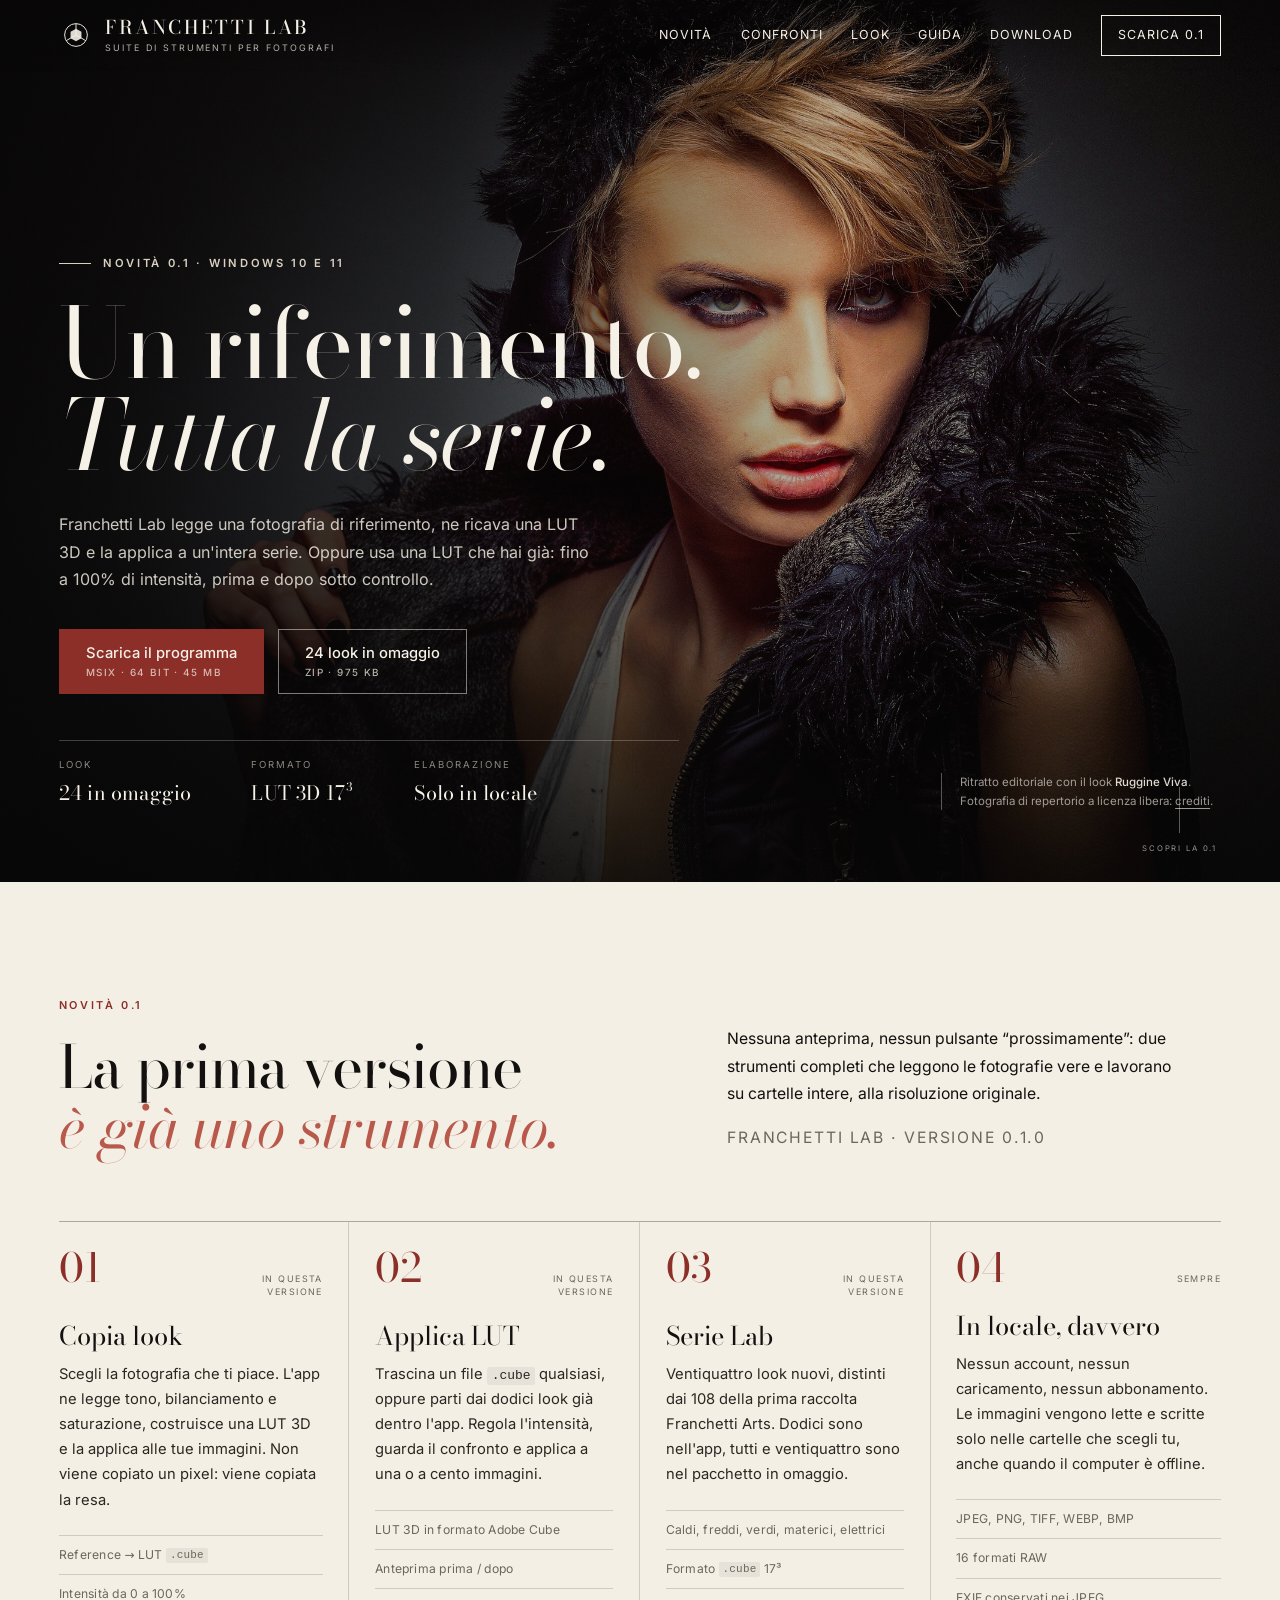
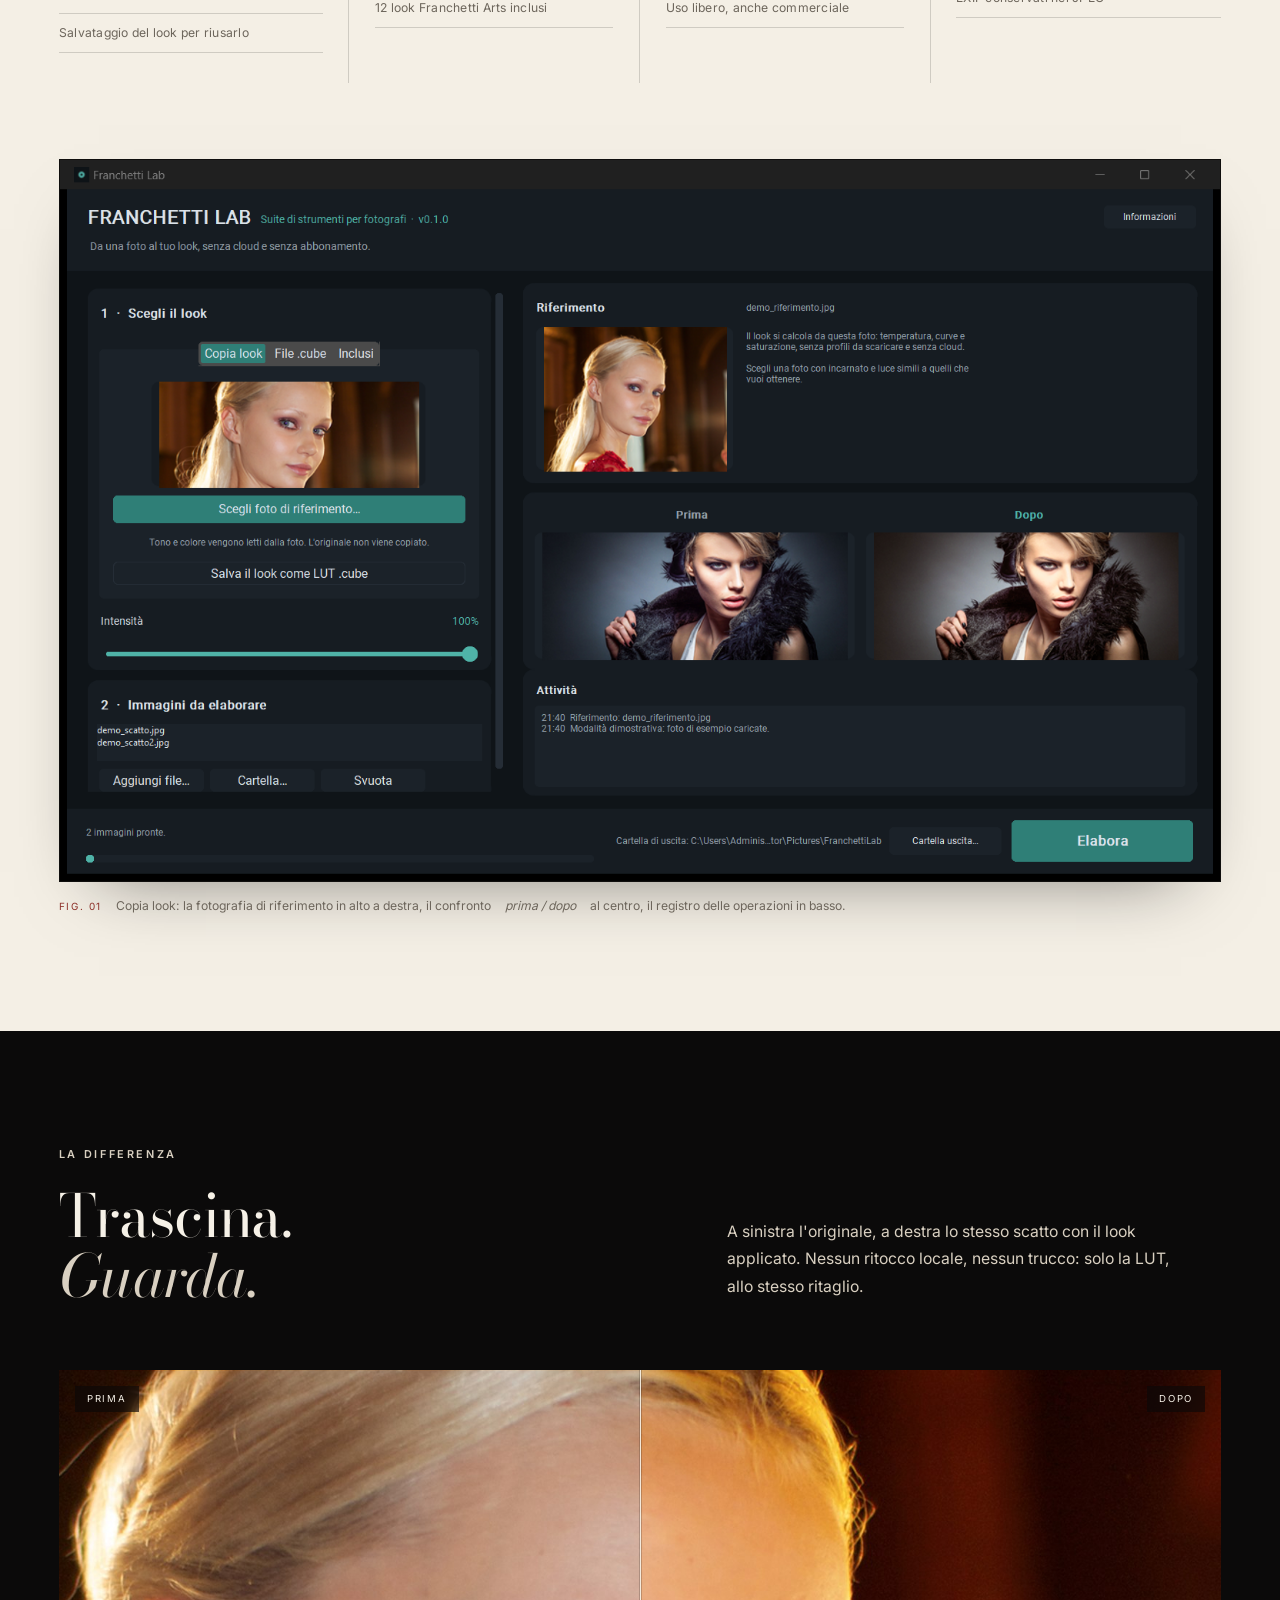
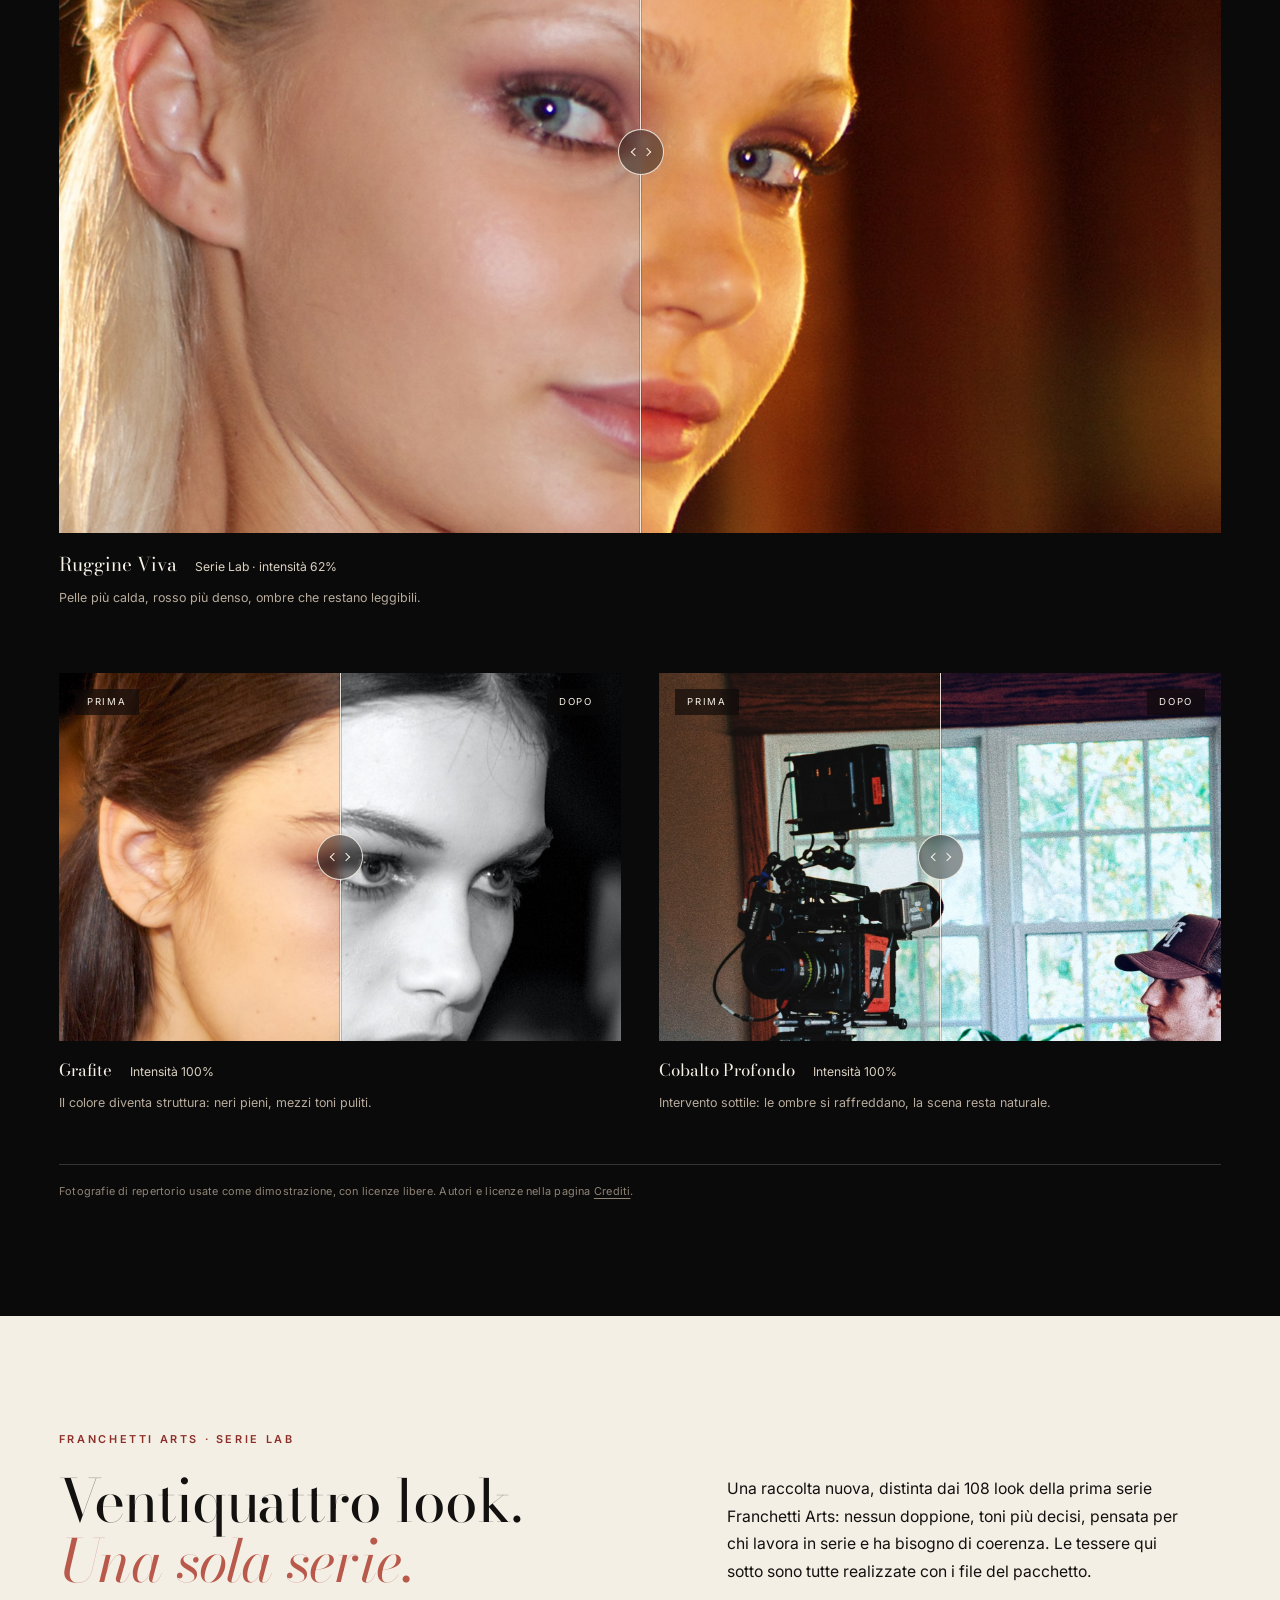
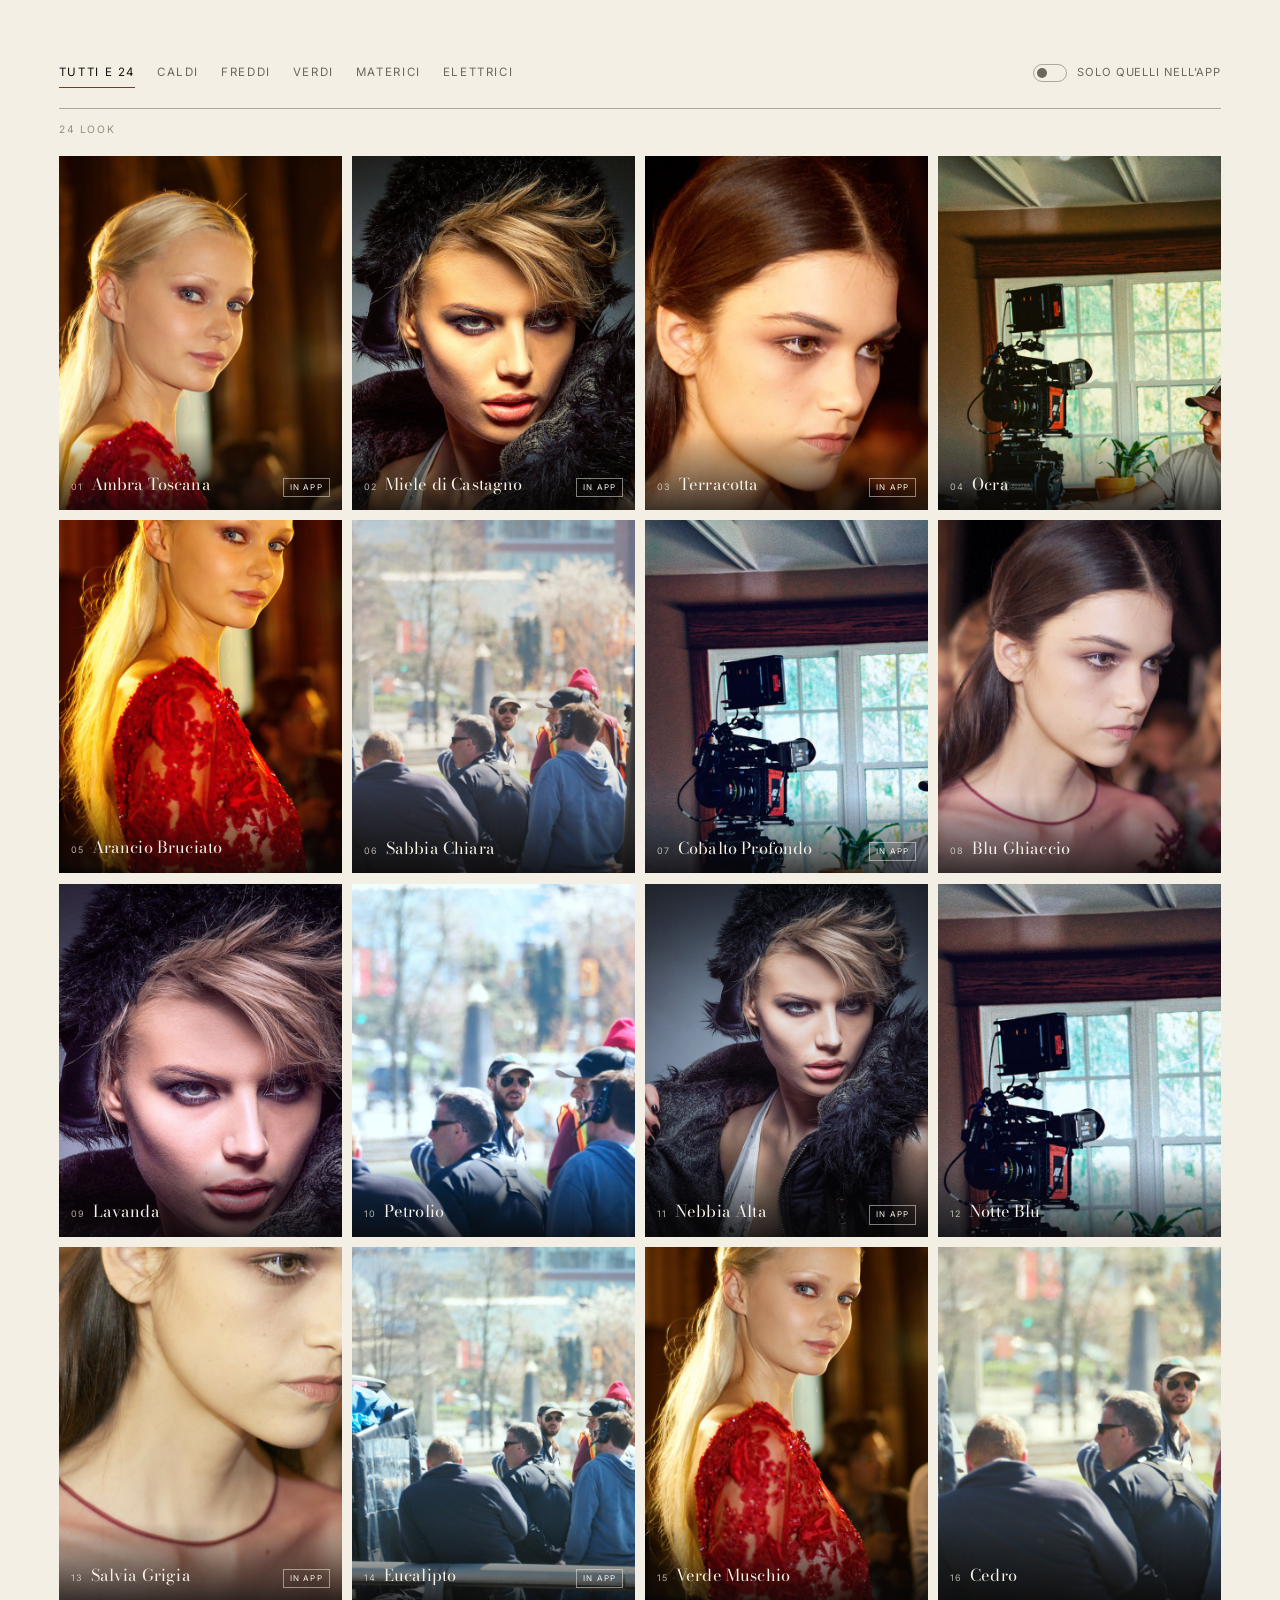
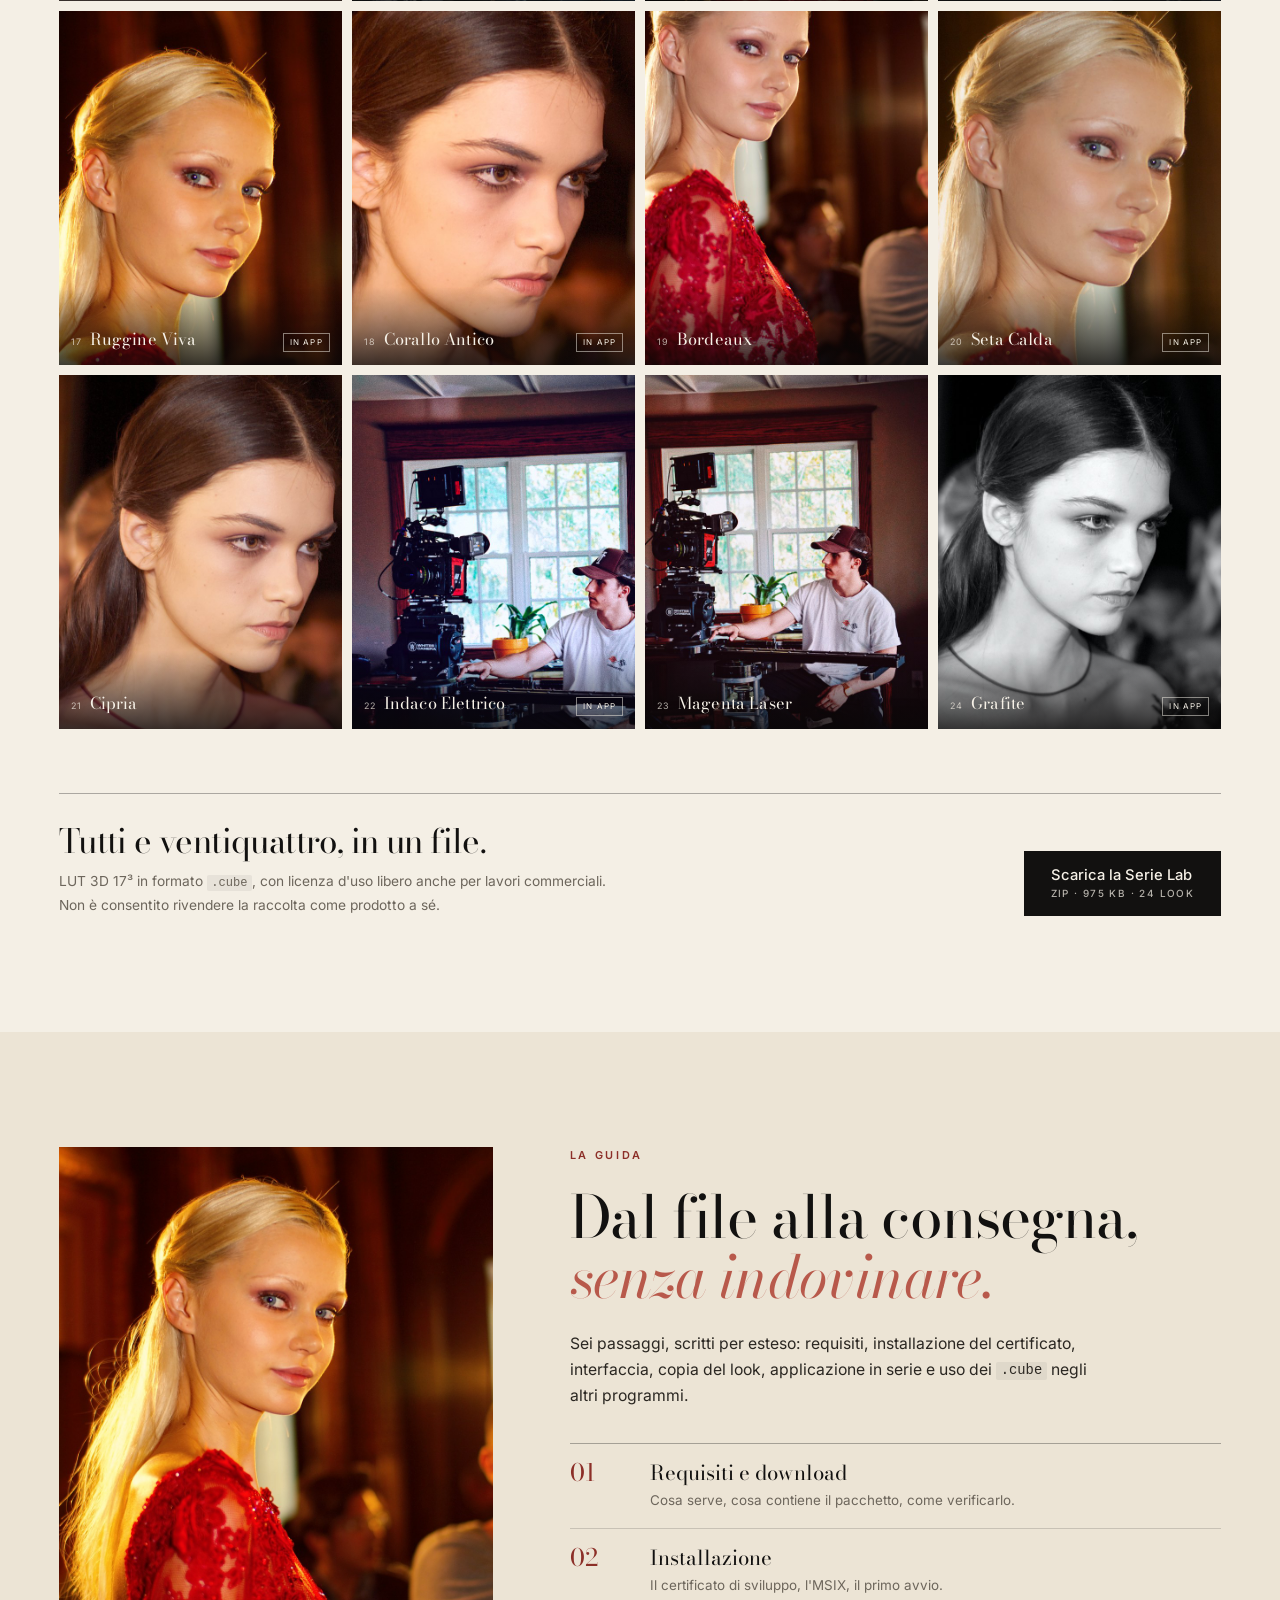
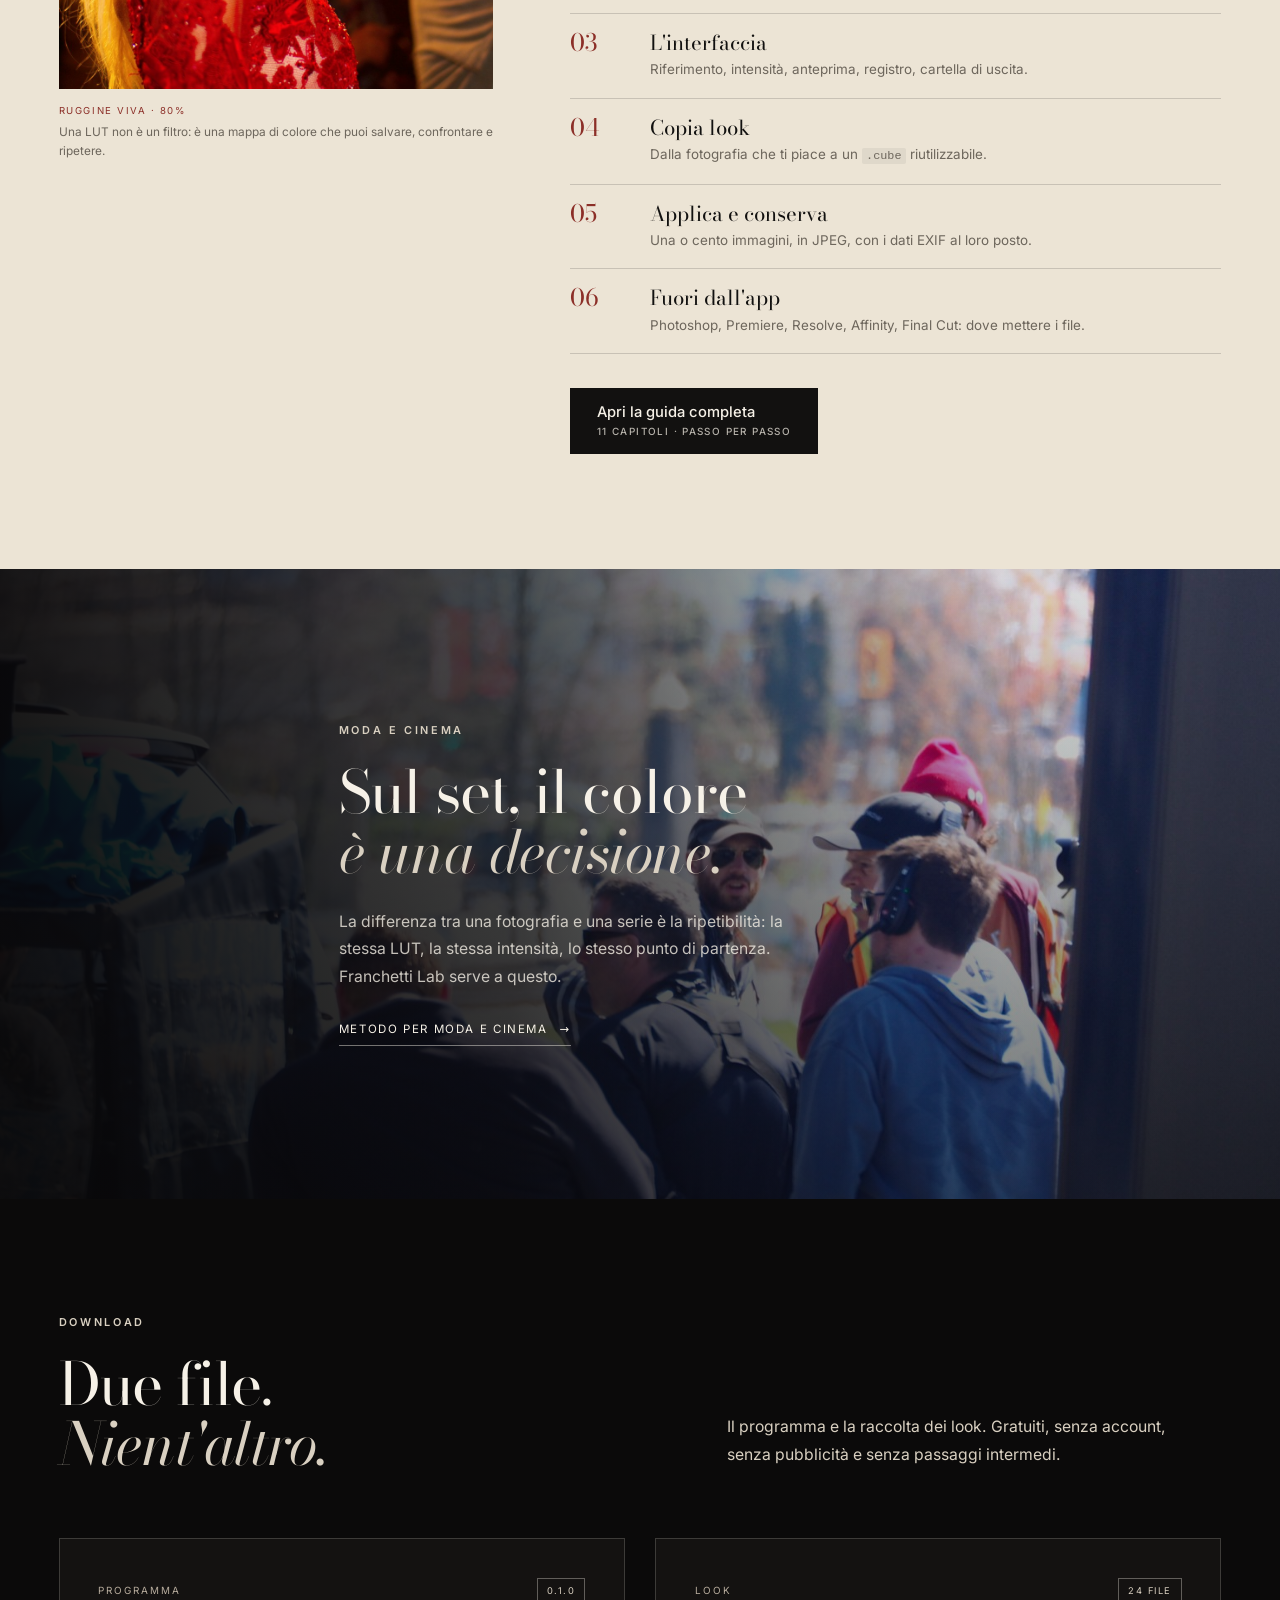
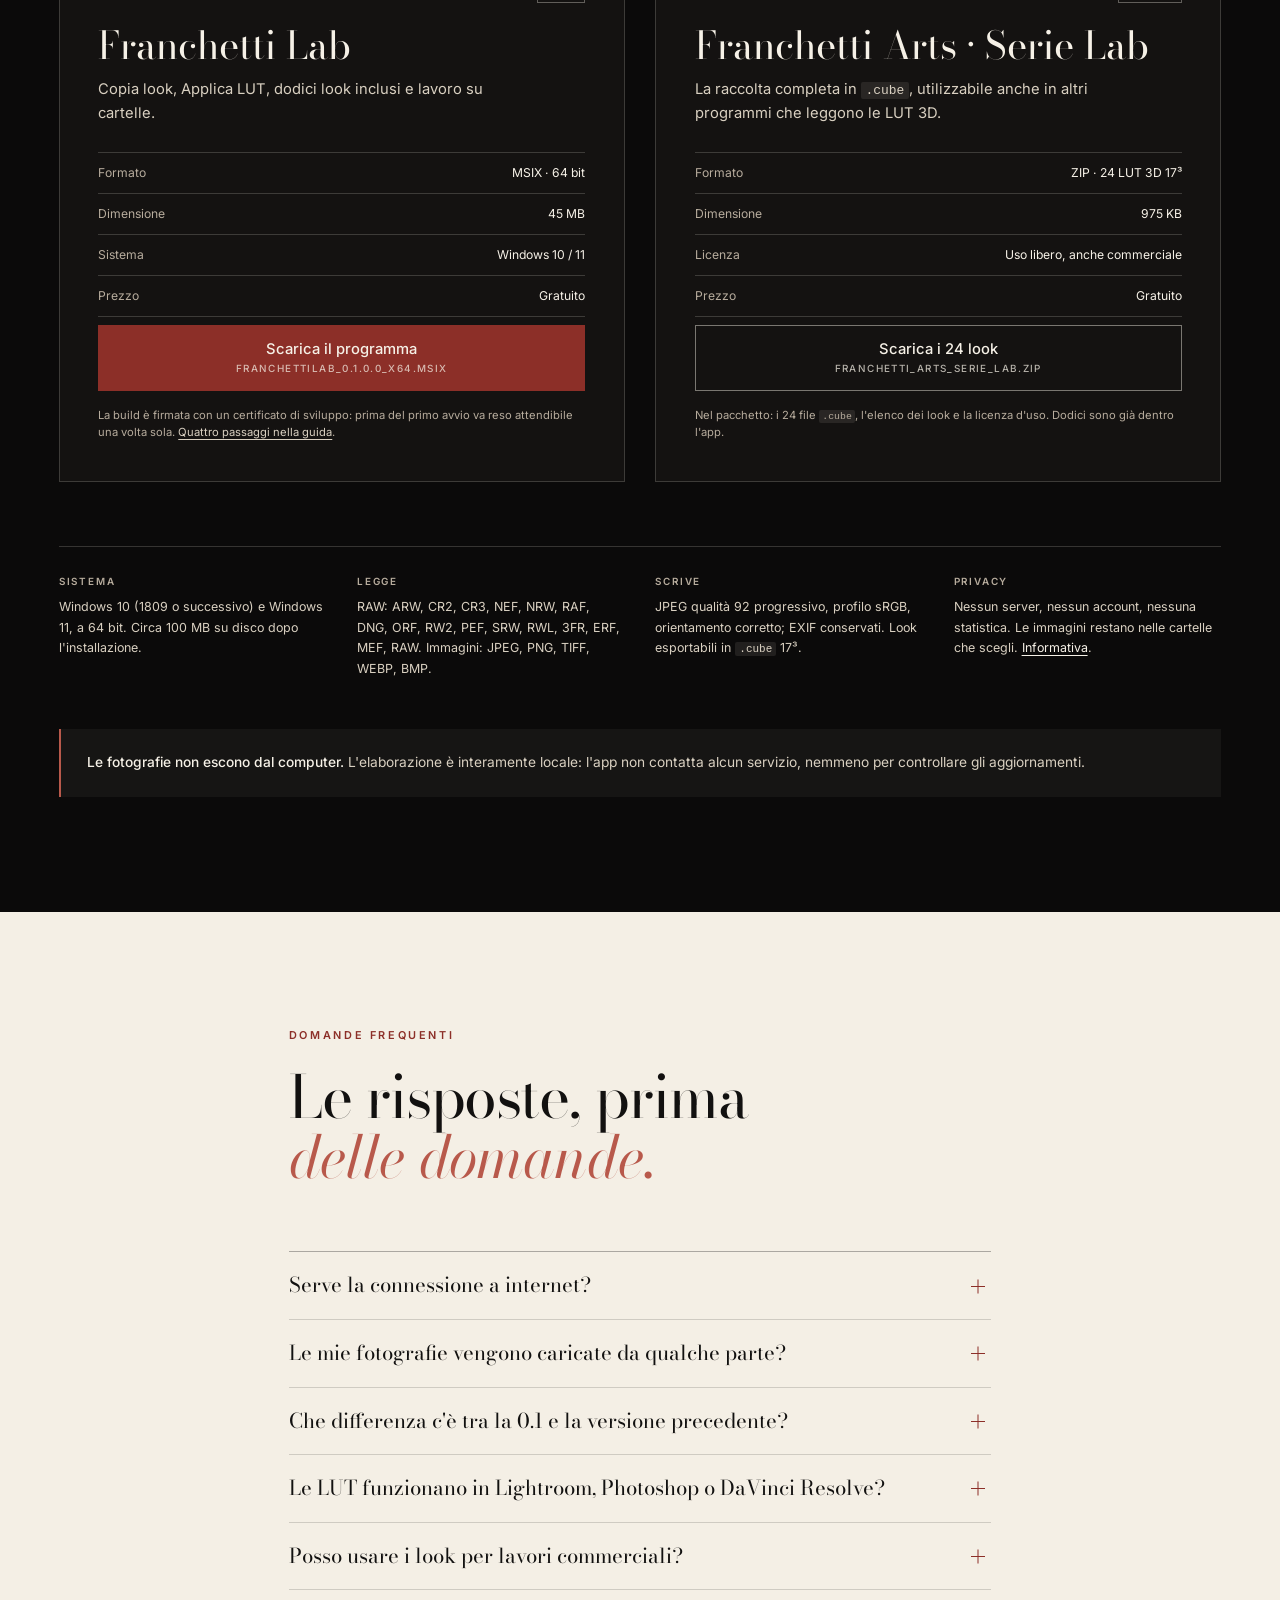
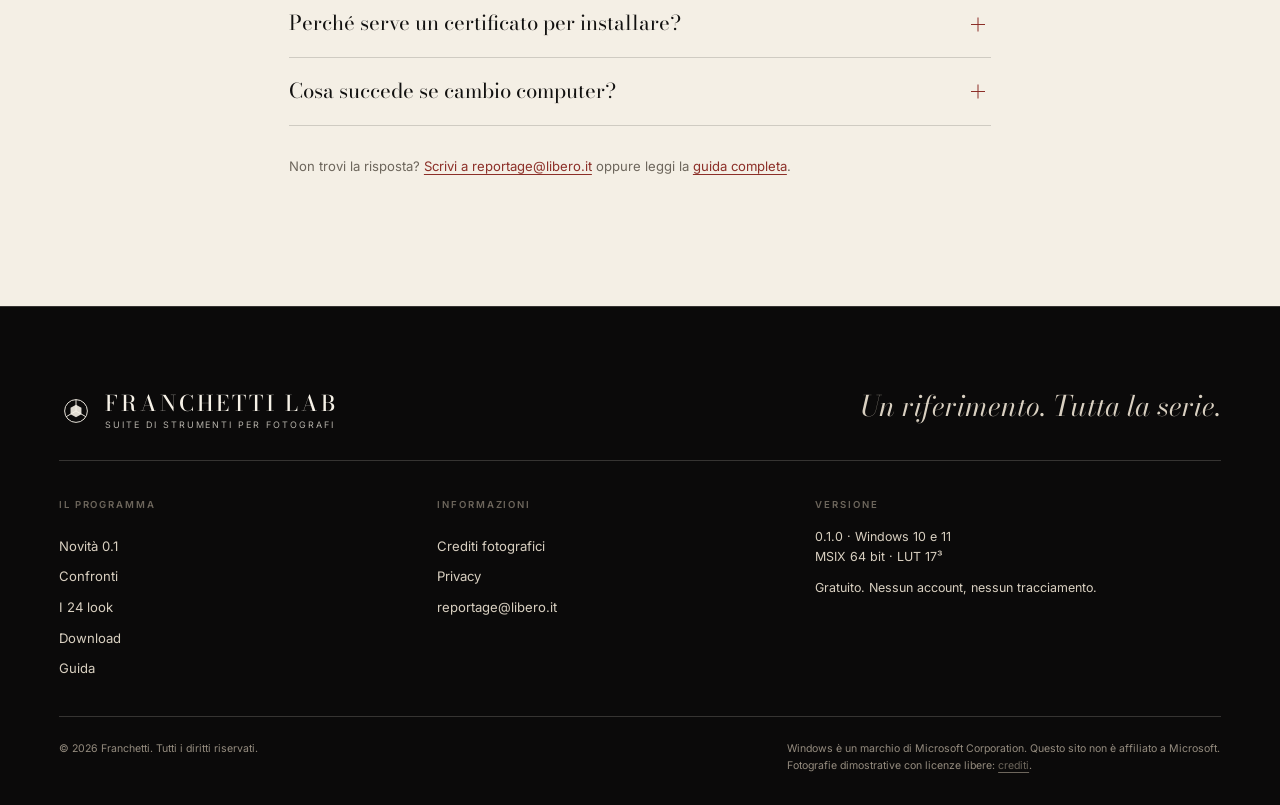
==== commit 36514ca6: "Testi della figura Copia look allineati alla nuova interfaccia" ====
--- a/index.html
+++ b/index.html
@@ -198,12 +198,12 @@
       <figure class="schermo schermo--largo rivela">
         <div class="schermo__cornice">
           <img src="assets/lab-copia-look.png"
-               alt="Finestra di Franchetti Lab, scheda Copia look: a sinistra il riferimento e l'intensità, a destra il confronto prima e dopo."
+               alt="Finestra di Franchetti Lab, scheda Copia look: a sinistra la scelta del look e l'elenco delle immagini, a destra la foto di riferimento e il confronto prima e dopo."
                width="1508" height="937" loading="lazy" />
         </div>
         <figcaption>
           <span class="figcaption__numero">Fig. 01</span>
-          Copia look: la fotografia di riferimento in alto, il confronto
+          Copia look: la fotografia di riferimento in alto a destra, il confronto
           <em>prima / dopo</em> al centro, il registro delle operazioni in basso.
         </figcaption>
       </figure>
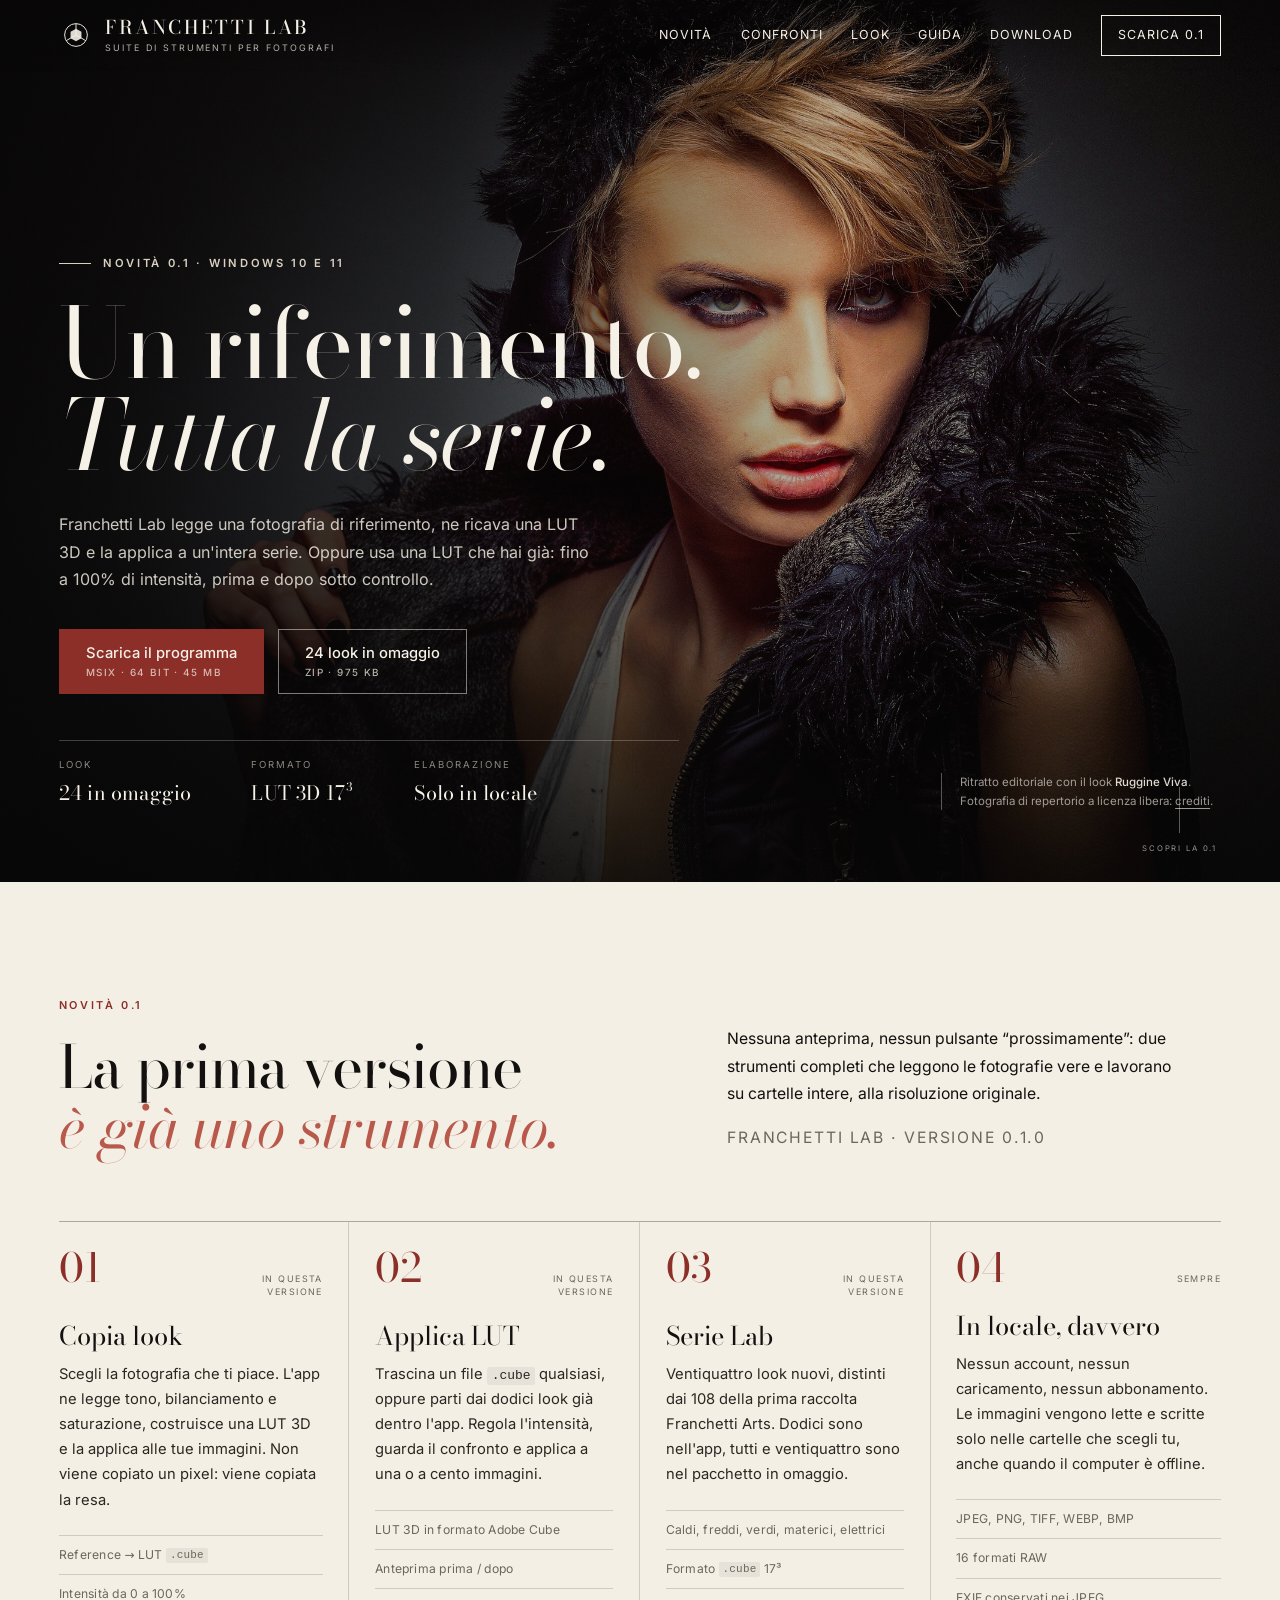
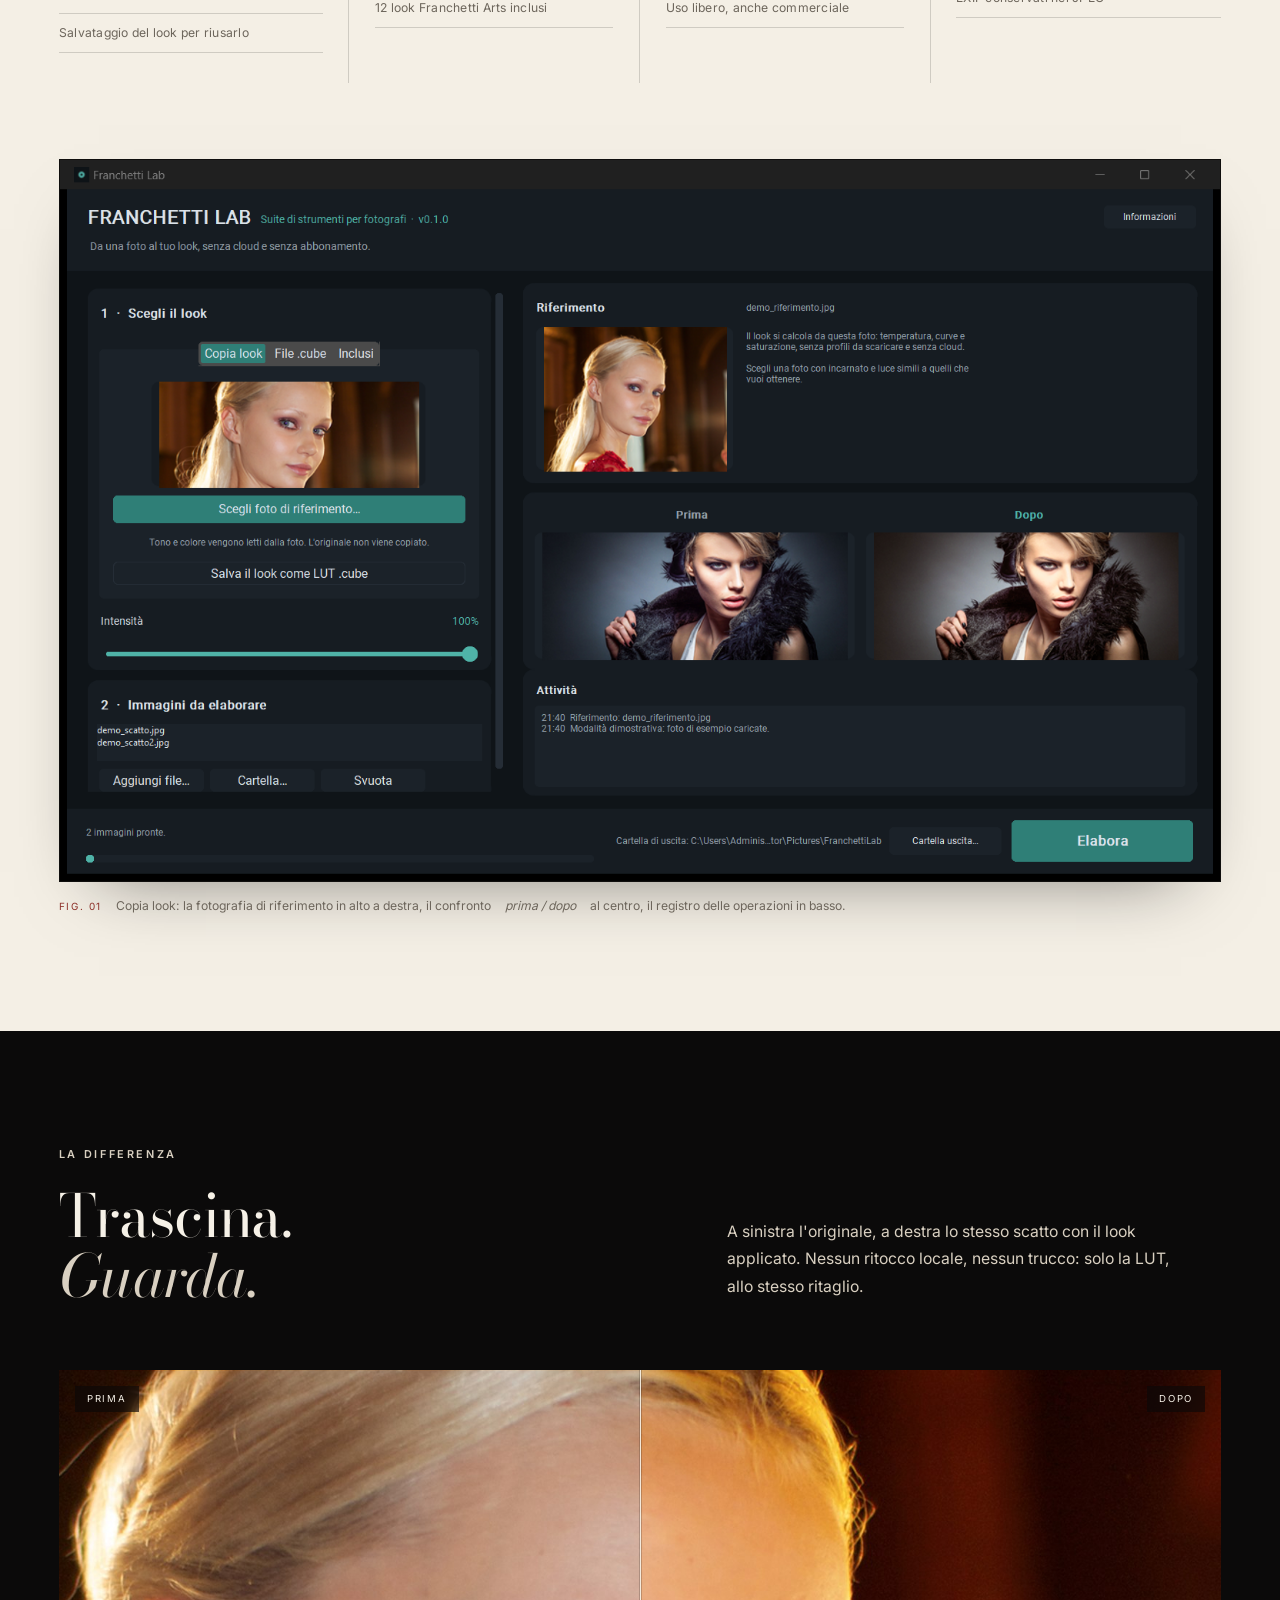
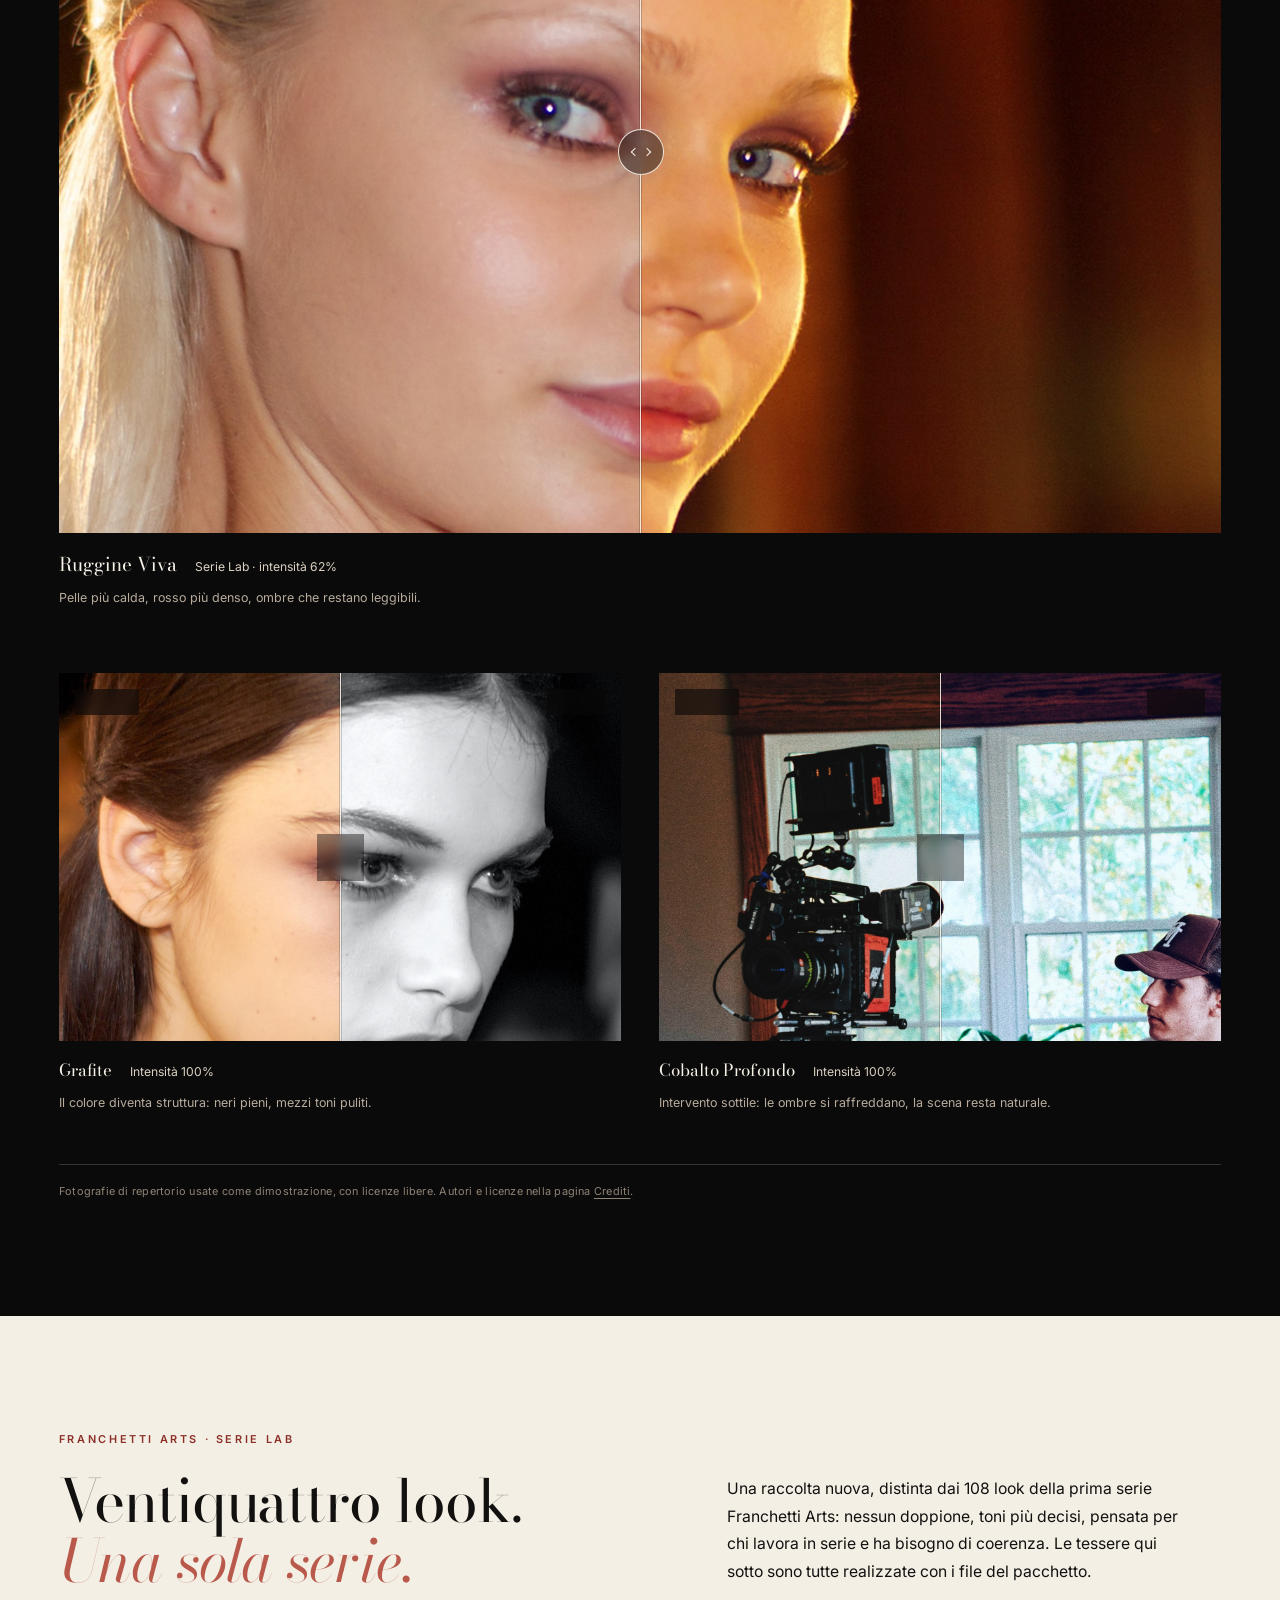
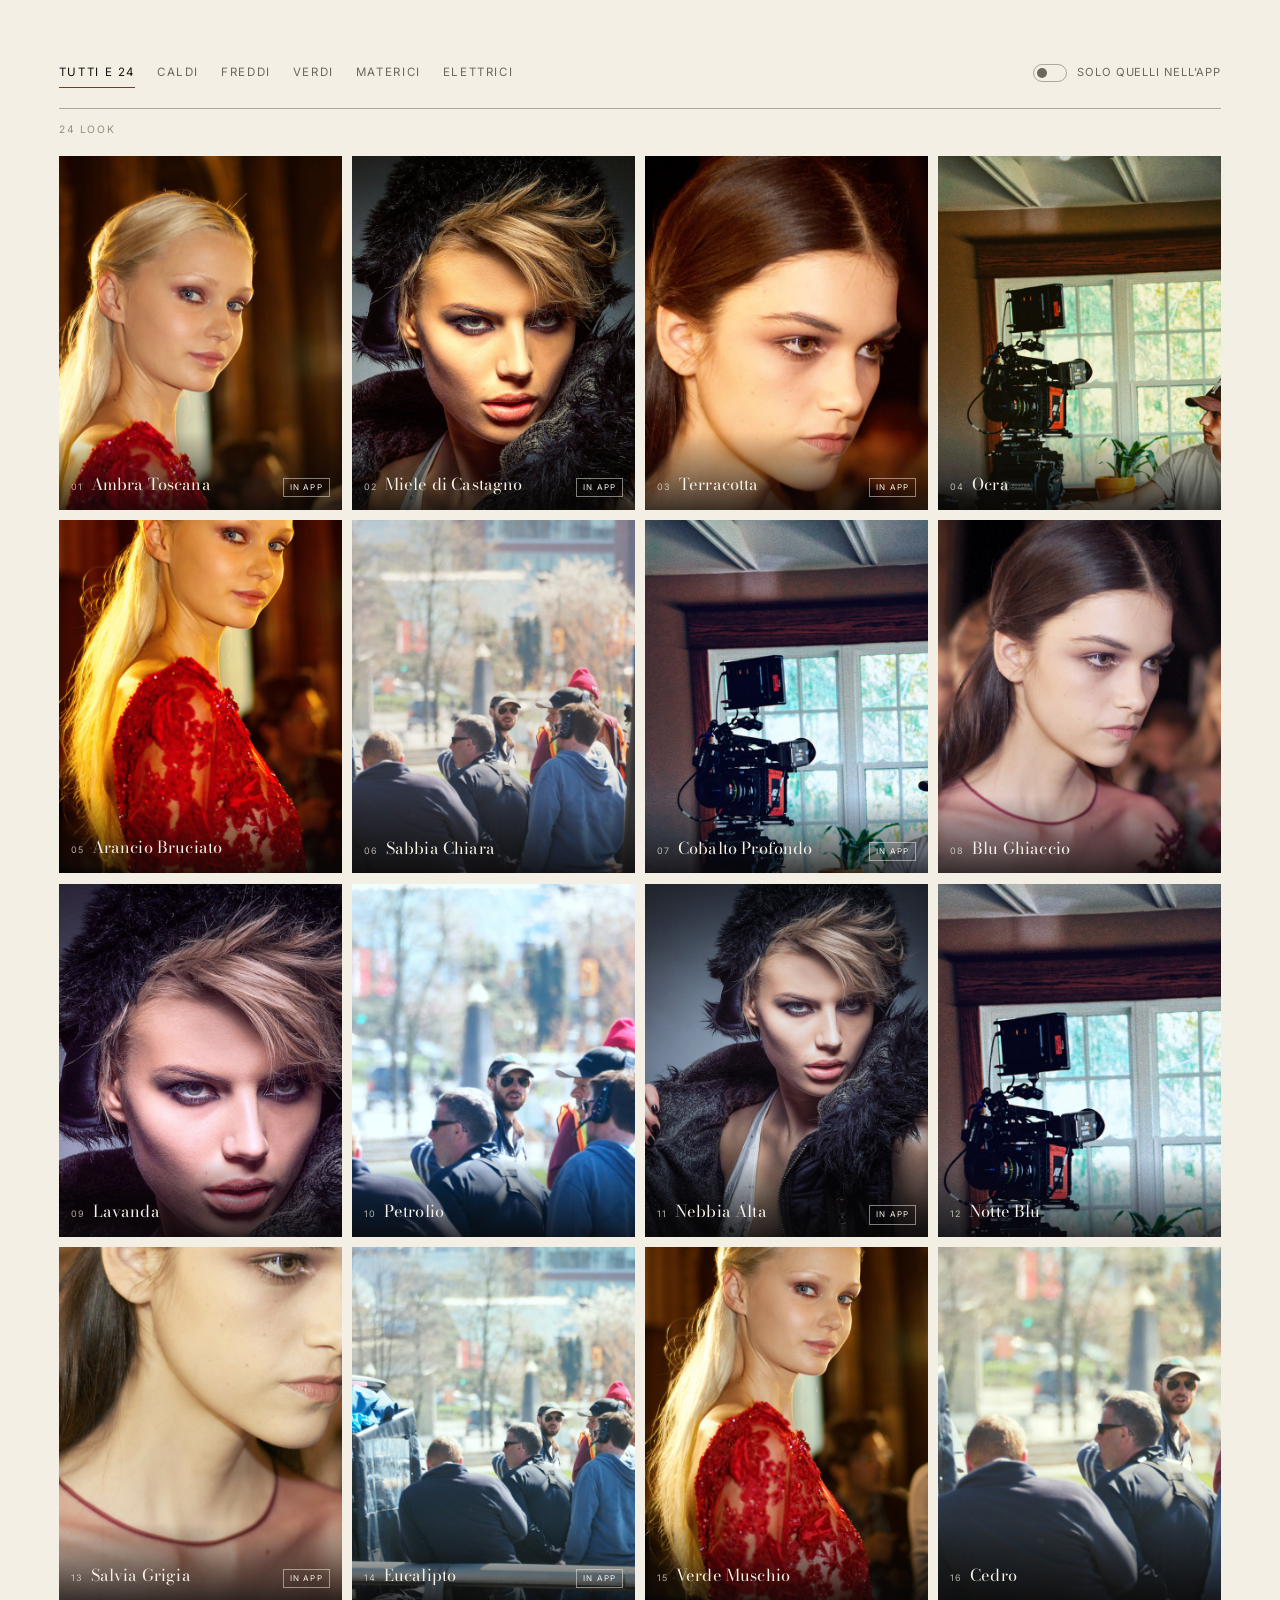
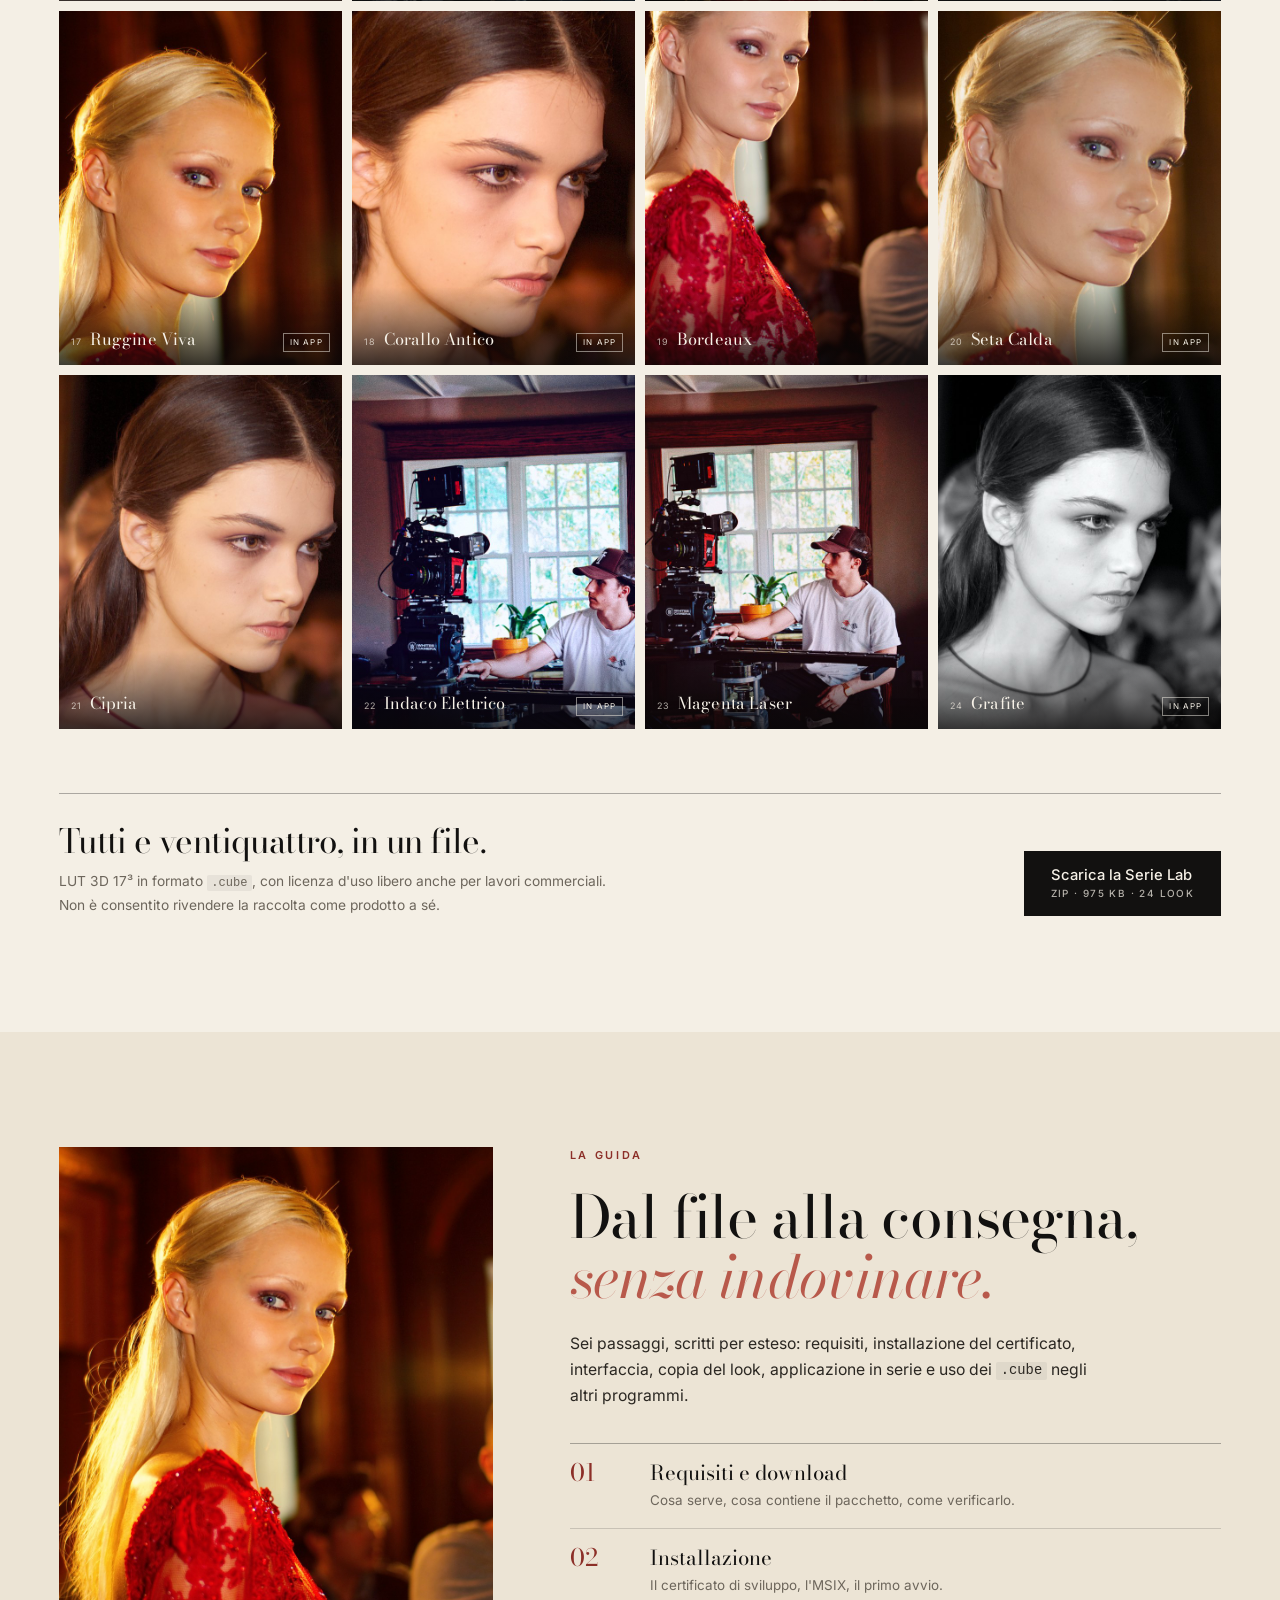
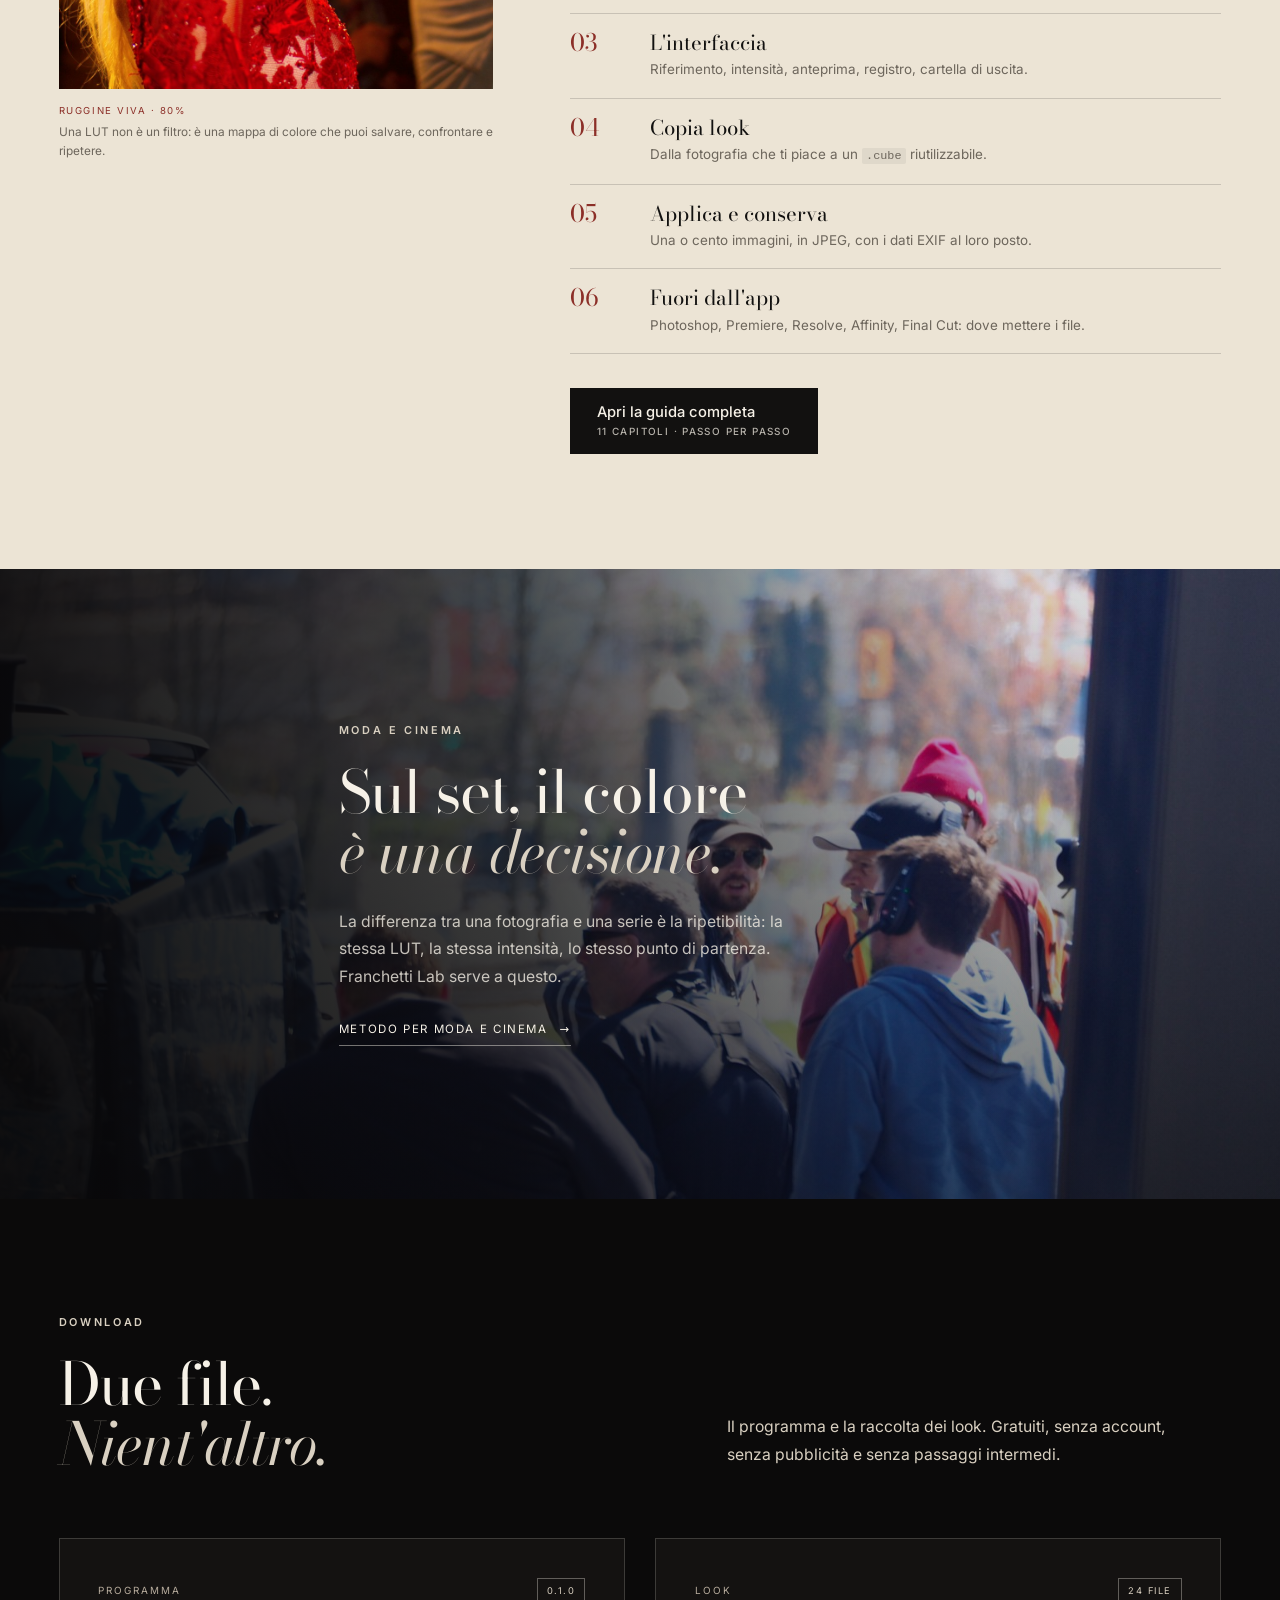
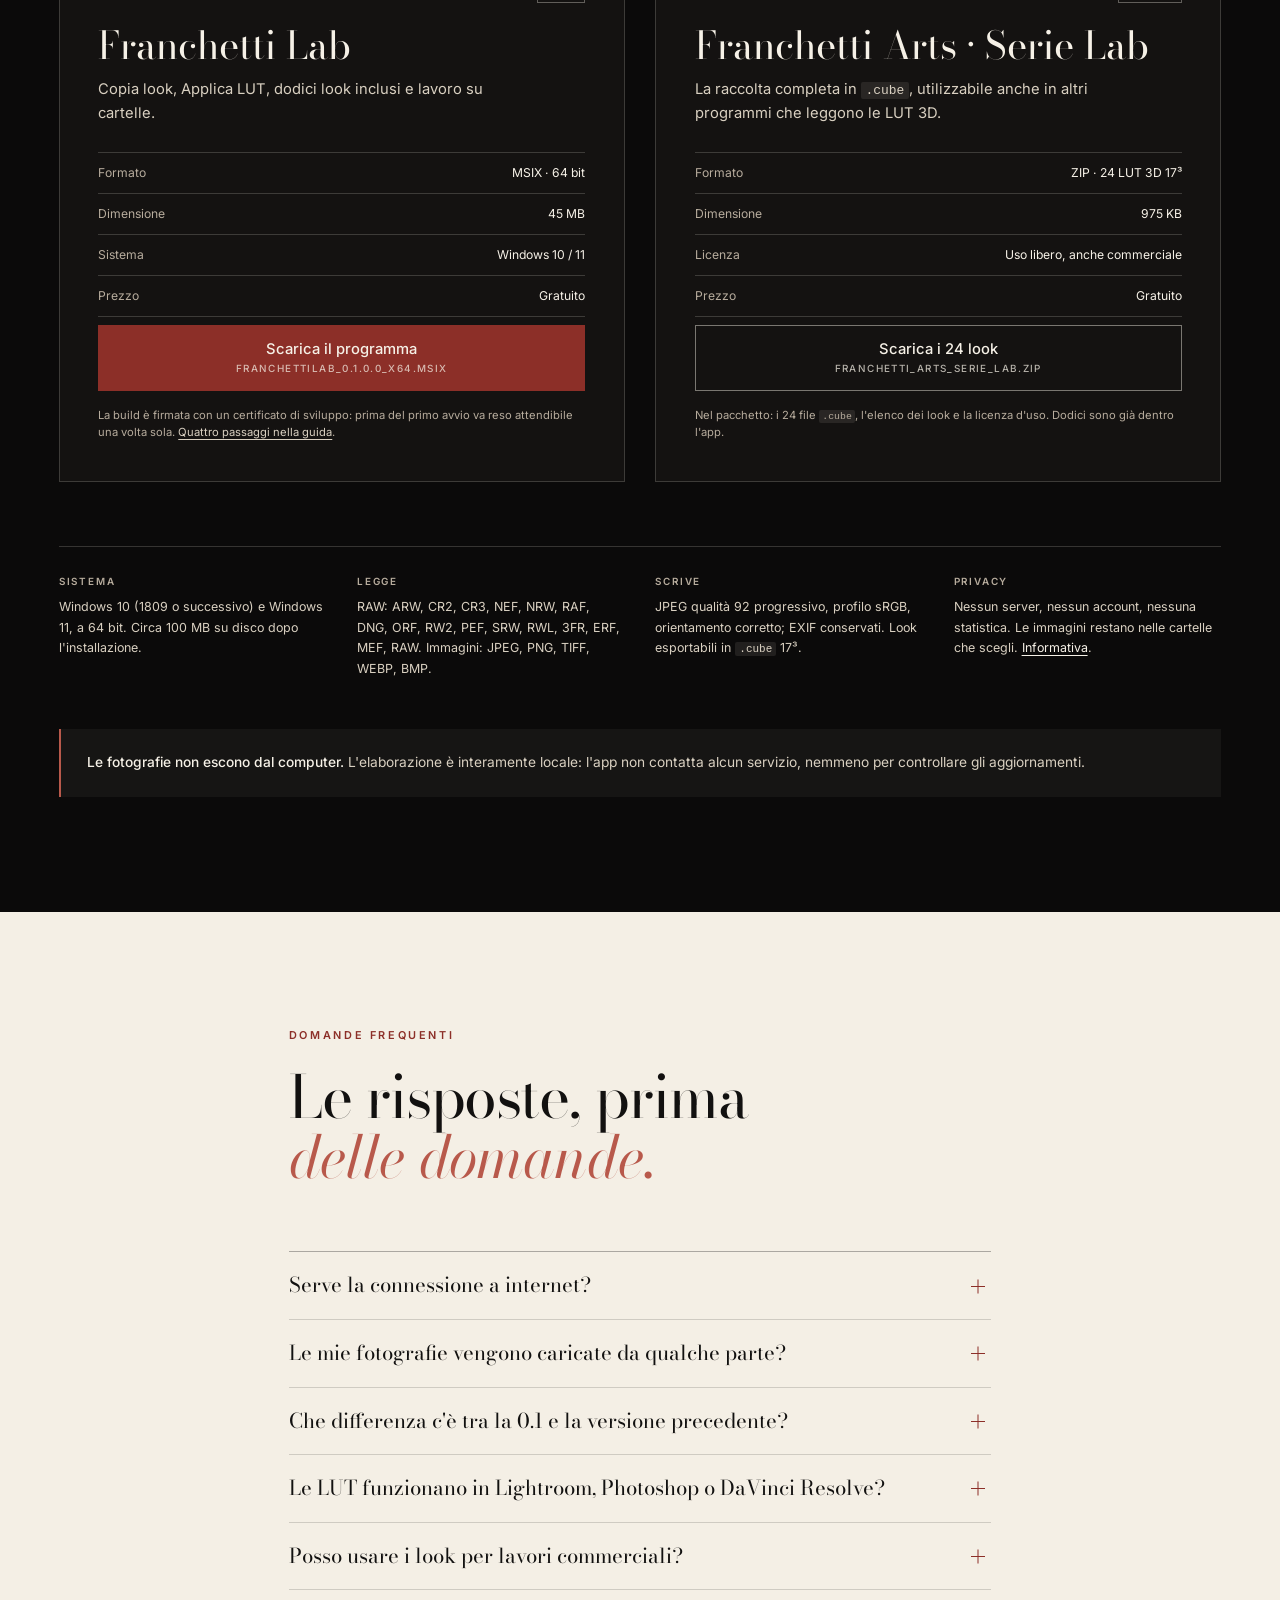
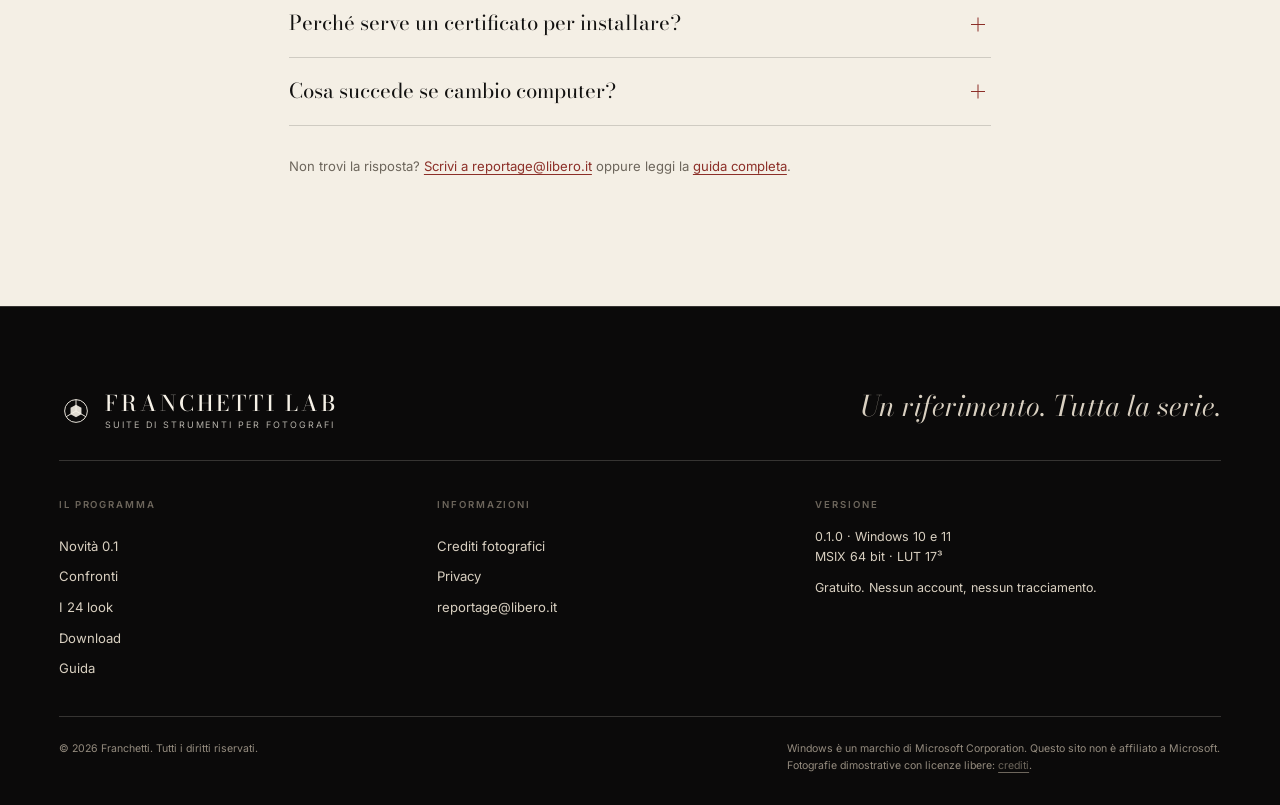
==== commit 802ed403: "Anteprime social con URL assoluto e metadati completi" ====
--- a/index.html
+++ b/index.html
@@ -11,11 +11,17 @@
 <link rel="apple-touch-icon" href="assets/apple-touch-icon.png" />
 
 <meta property="og:type" content="website" />
+<meta property="og:site_name" content="Franchetti Lab" />
+<meta property="og:url" content="https://franchettibiagio.github.io/franchetti-lab-site/" />
 <meta property="og:title" content="Franchetti Lab — Un riferimento. Tutta la serie." />
 <meta property="og:description" content="Novità 0.1: Copia look, Applica LUT e 24 look Franchetti Arts in omaggio. Per Windows 10 e 11, tutto in locale." />
-<meta property="og:image" content="assets/og-image.jpg" />
+<meta property="og:image" content="https://franchettibiagio.github.io/franchetti-lab-site/assets/og-image.jpg" />
+<meta property="og:image:width" content="1200" />
+<meta property="og:image:height" content="630" />
+<meta property="og:image:alt" content="Franchetti Lab: un riferimento, tutta la serie. 24 look Franchetti Arts in omaggio." />
 <meta property="og:locale" content="it_IT" />
 <meta name="twitter:card" content="summary_large_image" />
+<meta name="twitter:image" content="https://franchettibiagio.github.io/franchetti-lab-site/assets/og-image.jpg" />
 
 <link rel="preload" href="assets/fonts/bodoni-moda.woff2" as="font" type="font/woff2" crossorigin />
 <link rel="preload" href="assets/fonts/inter.woff2" as="font" type="font/woff2" crossorigin />
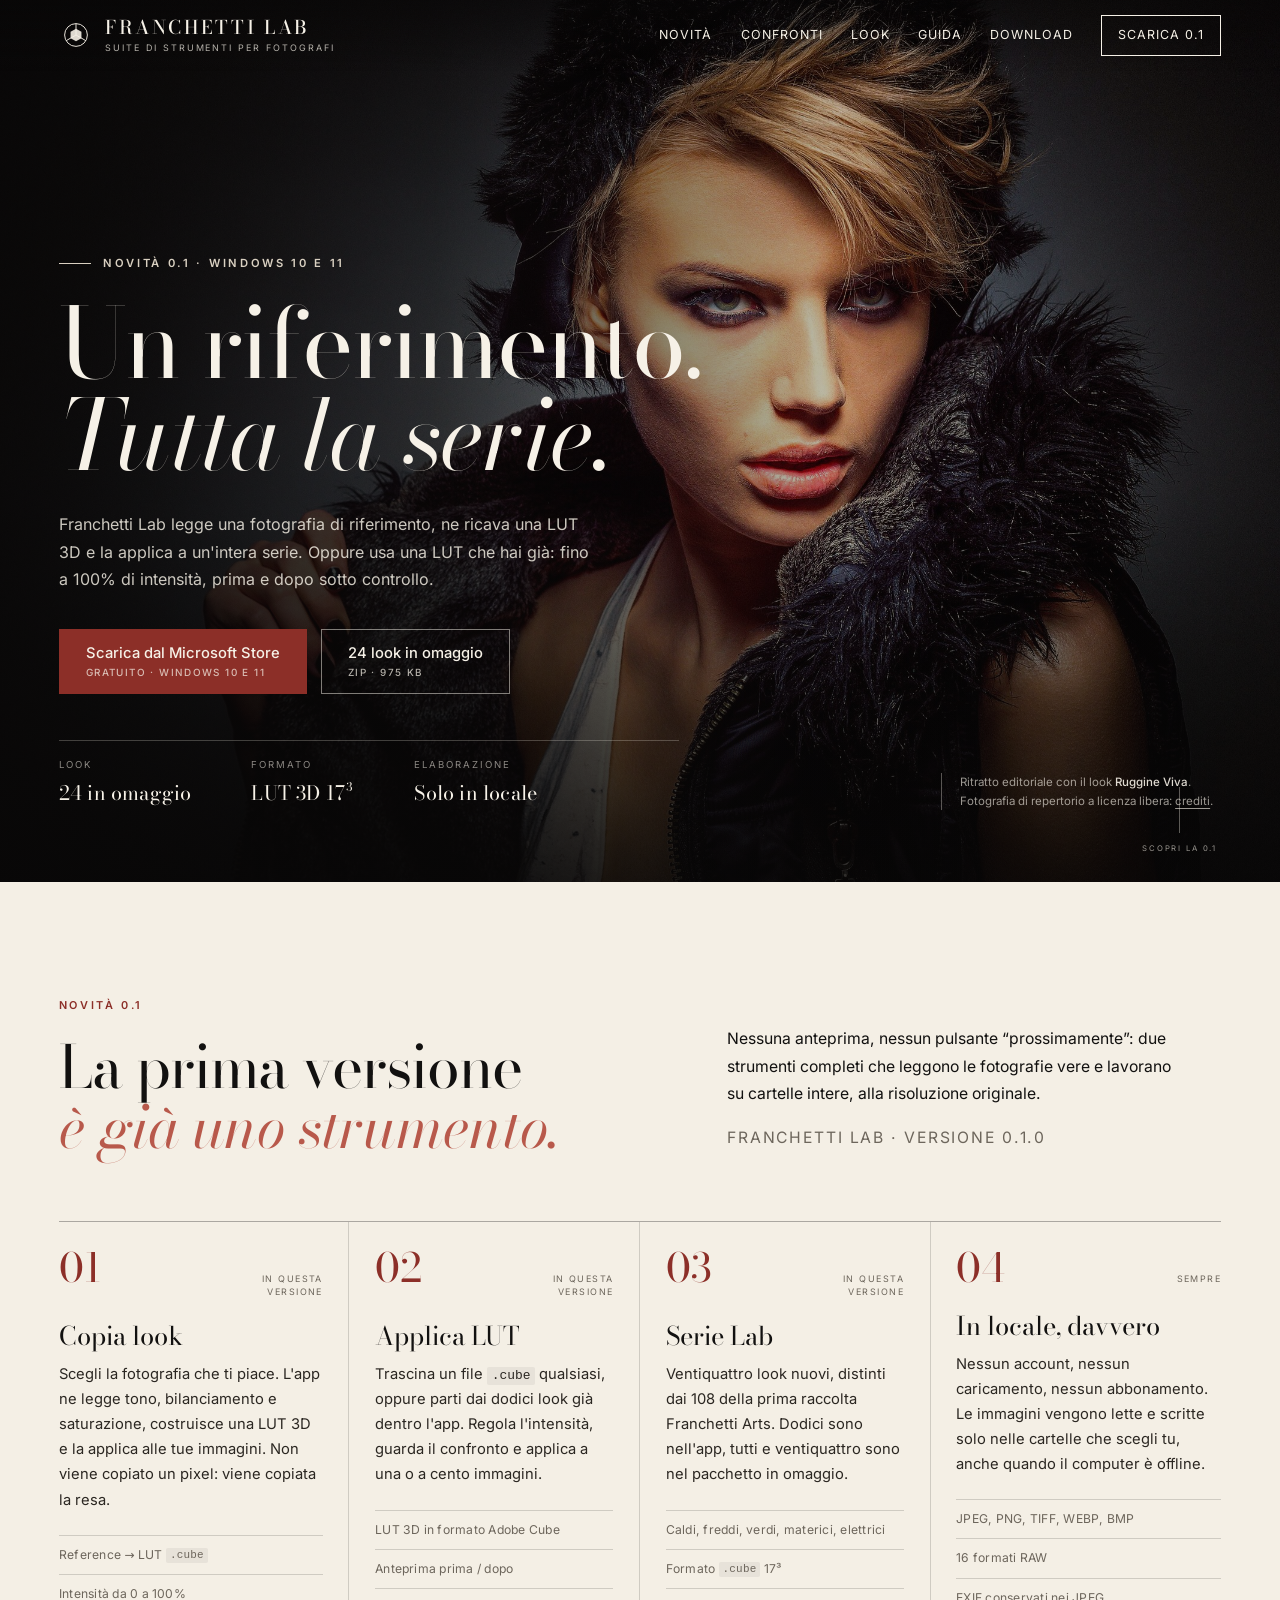
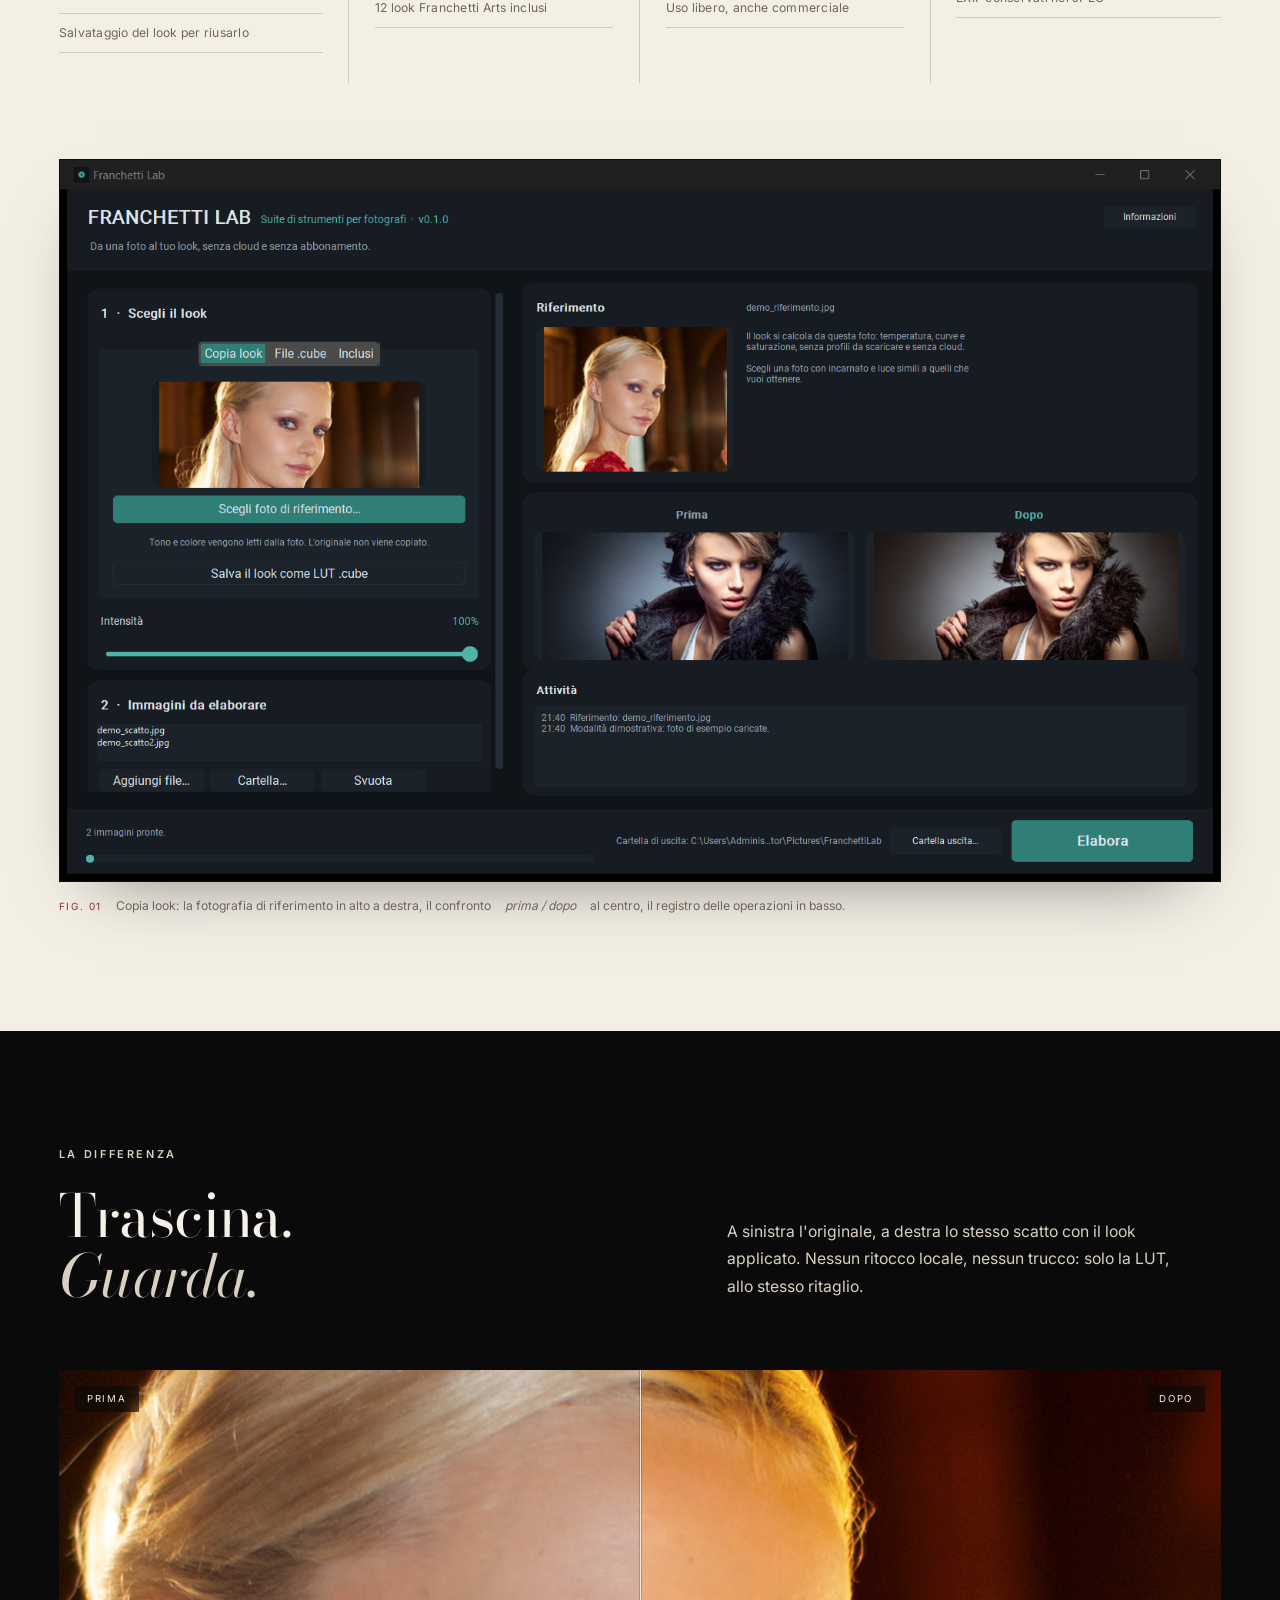
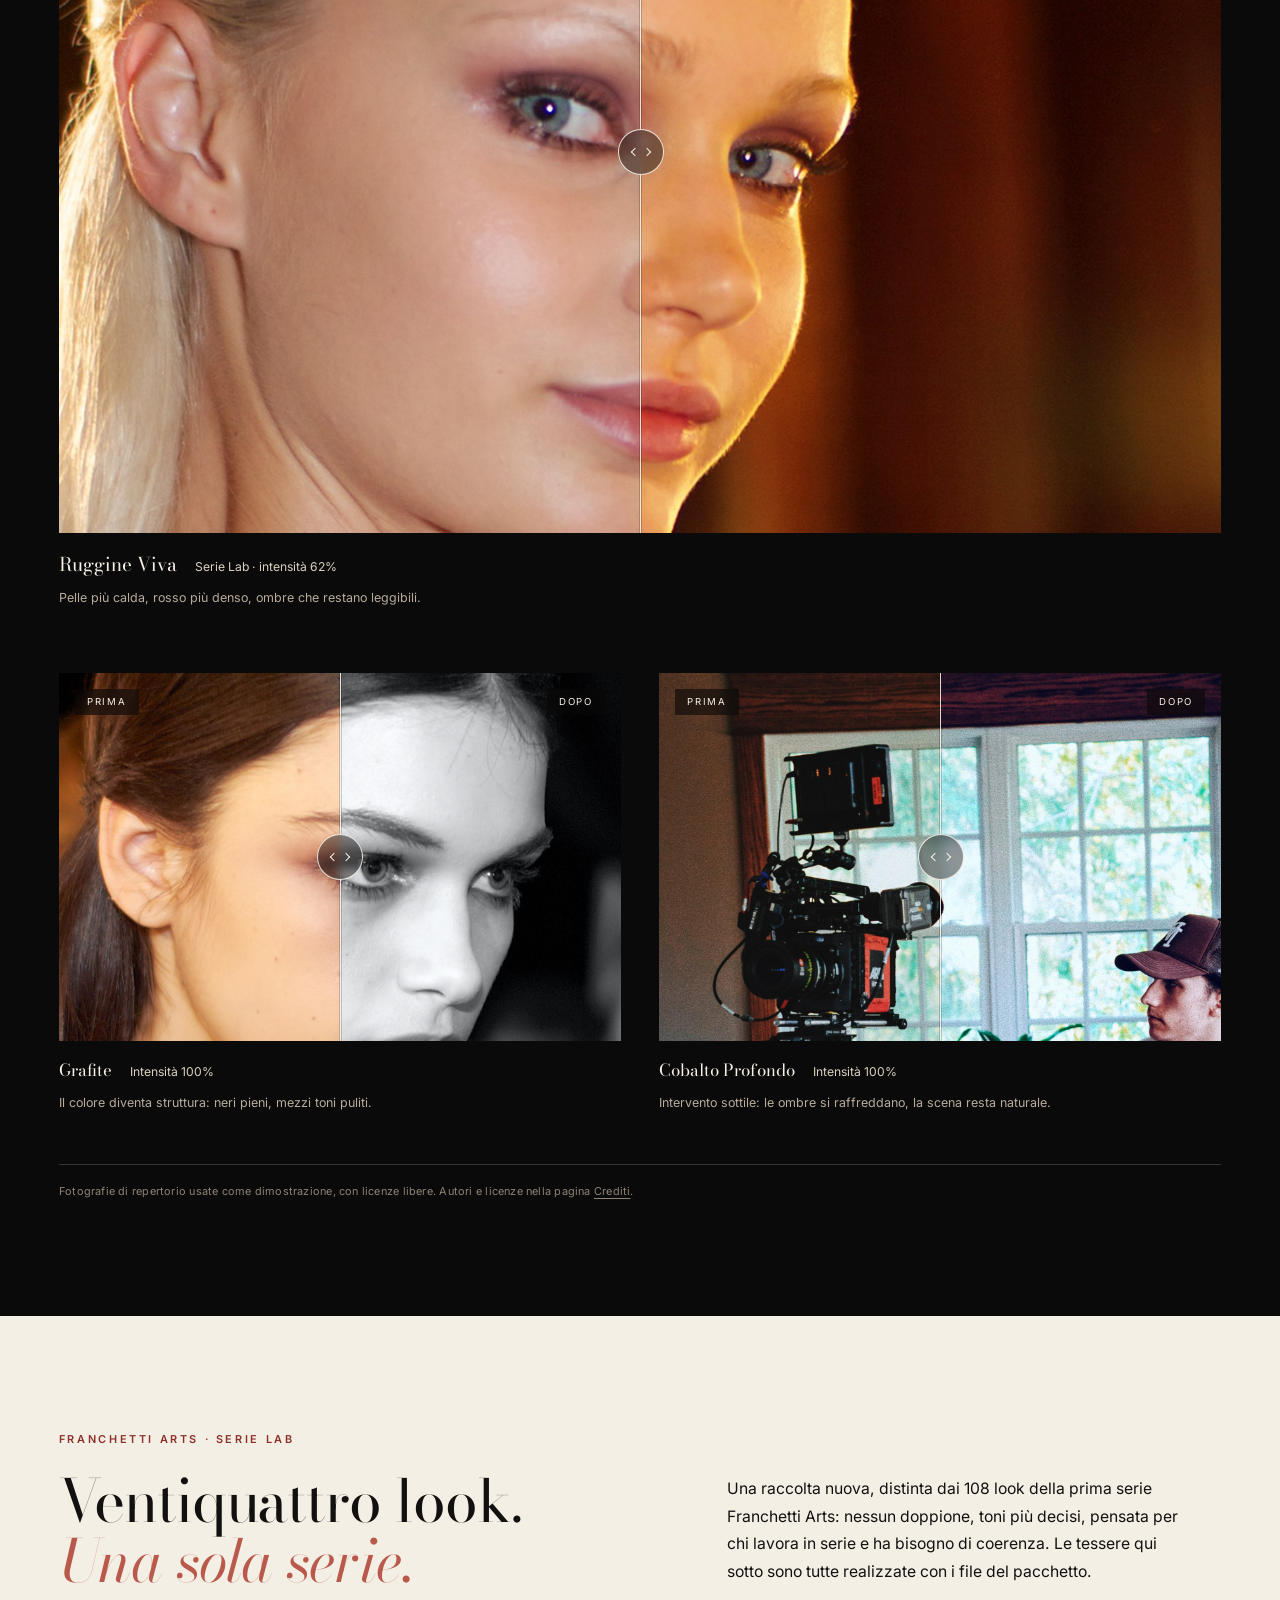
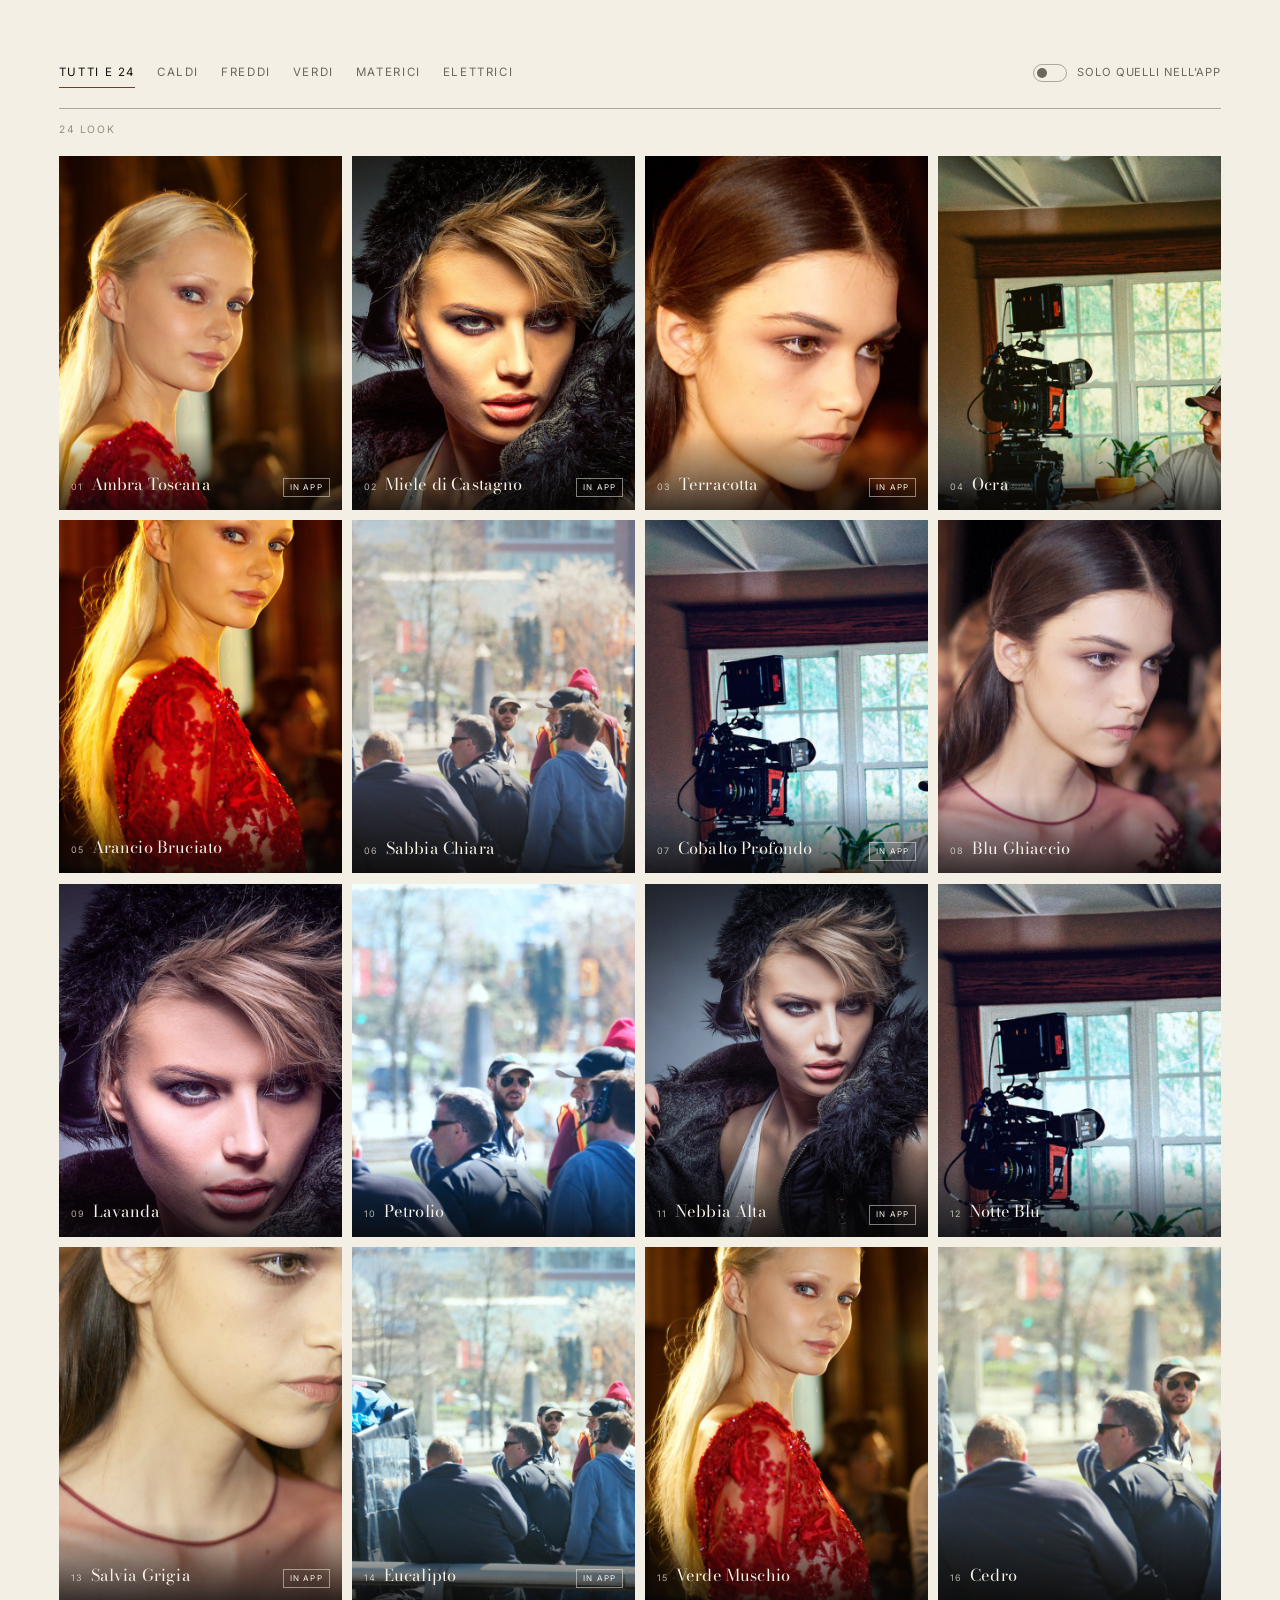
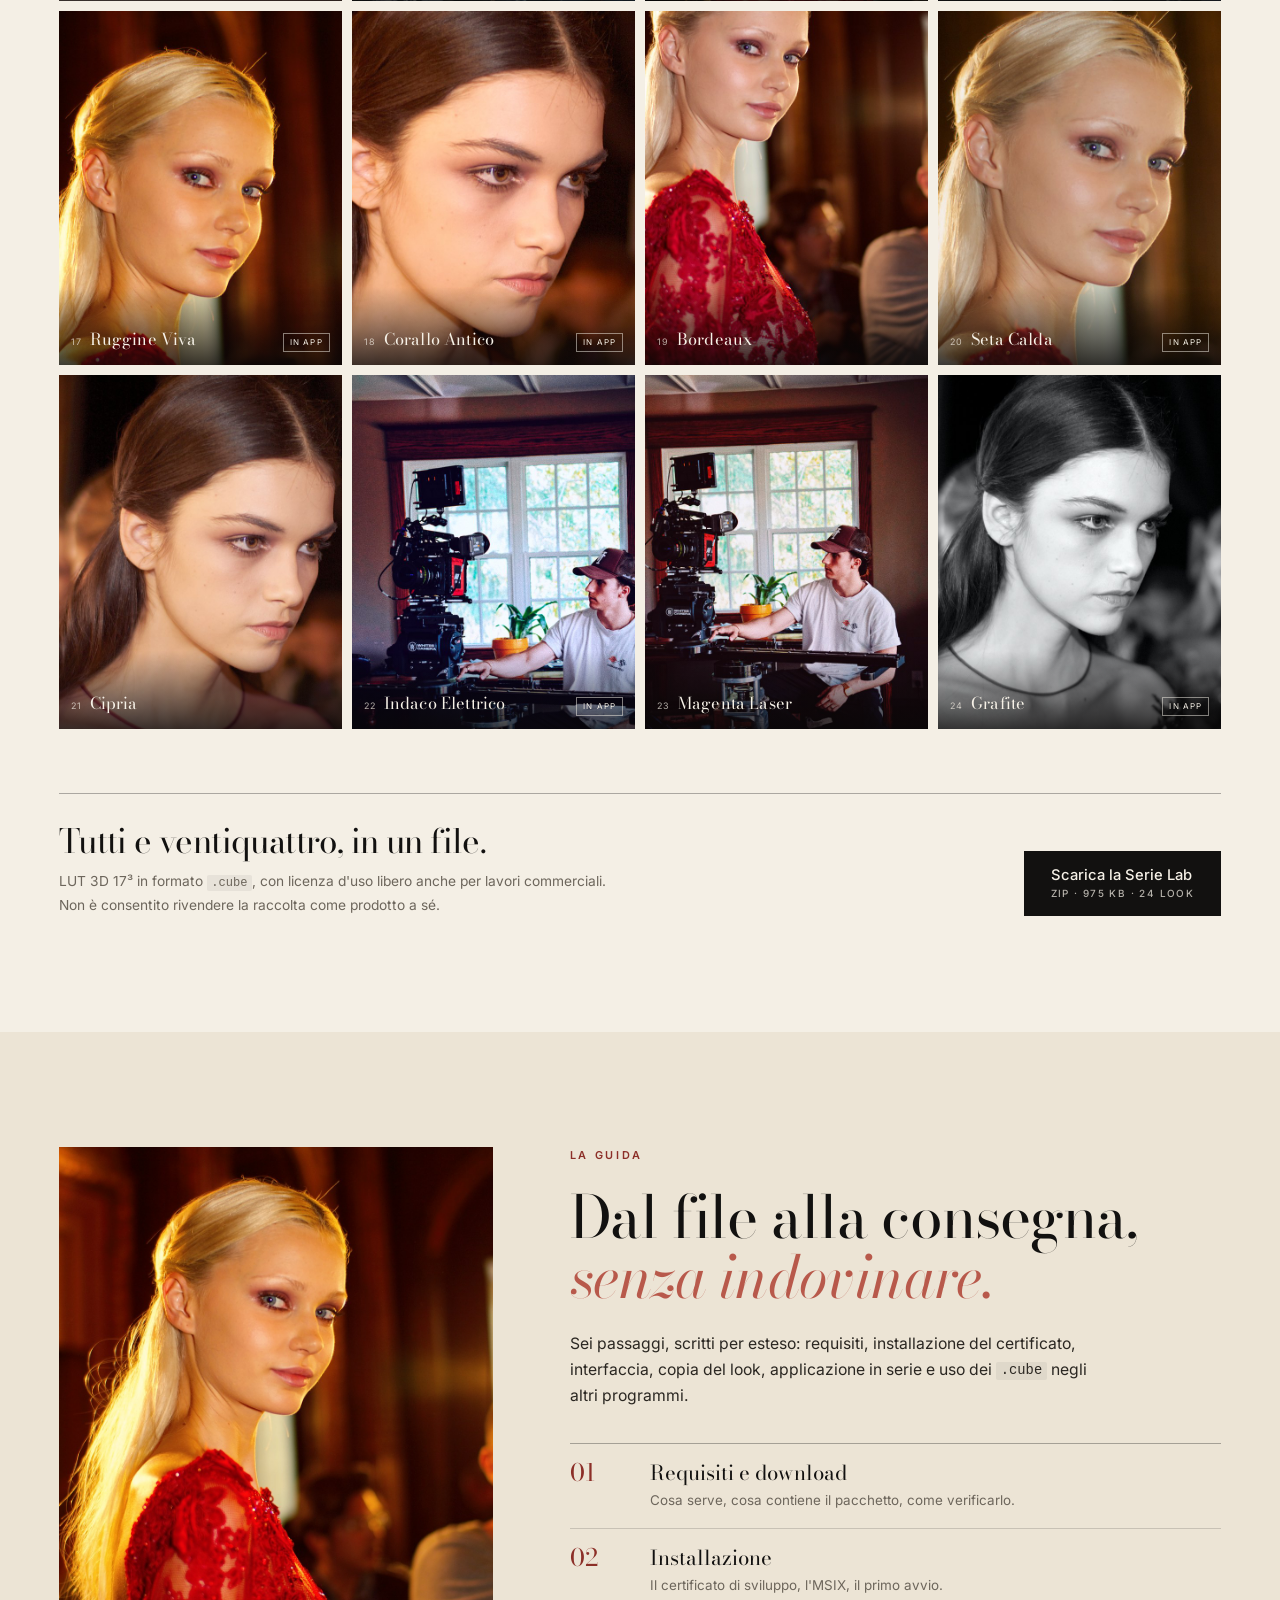
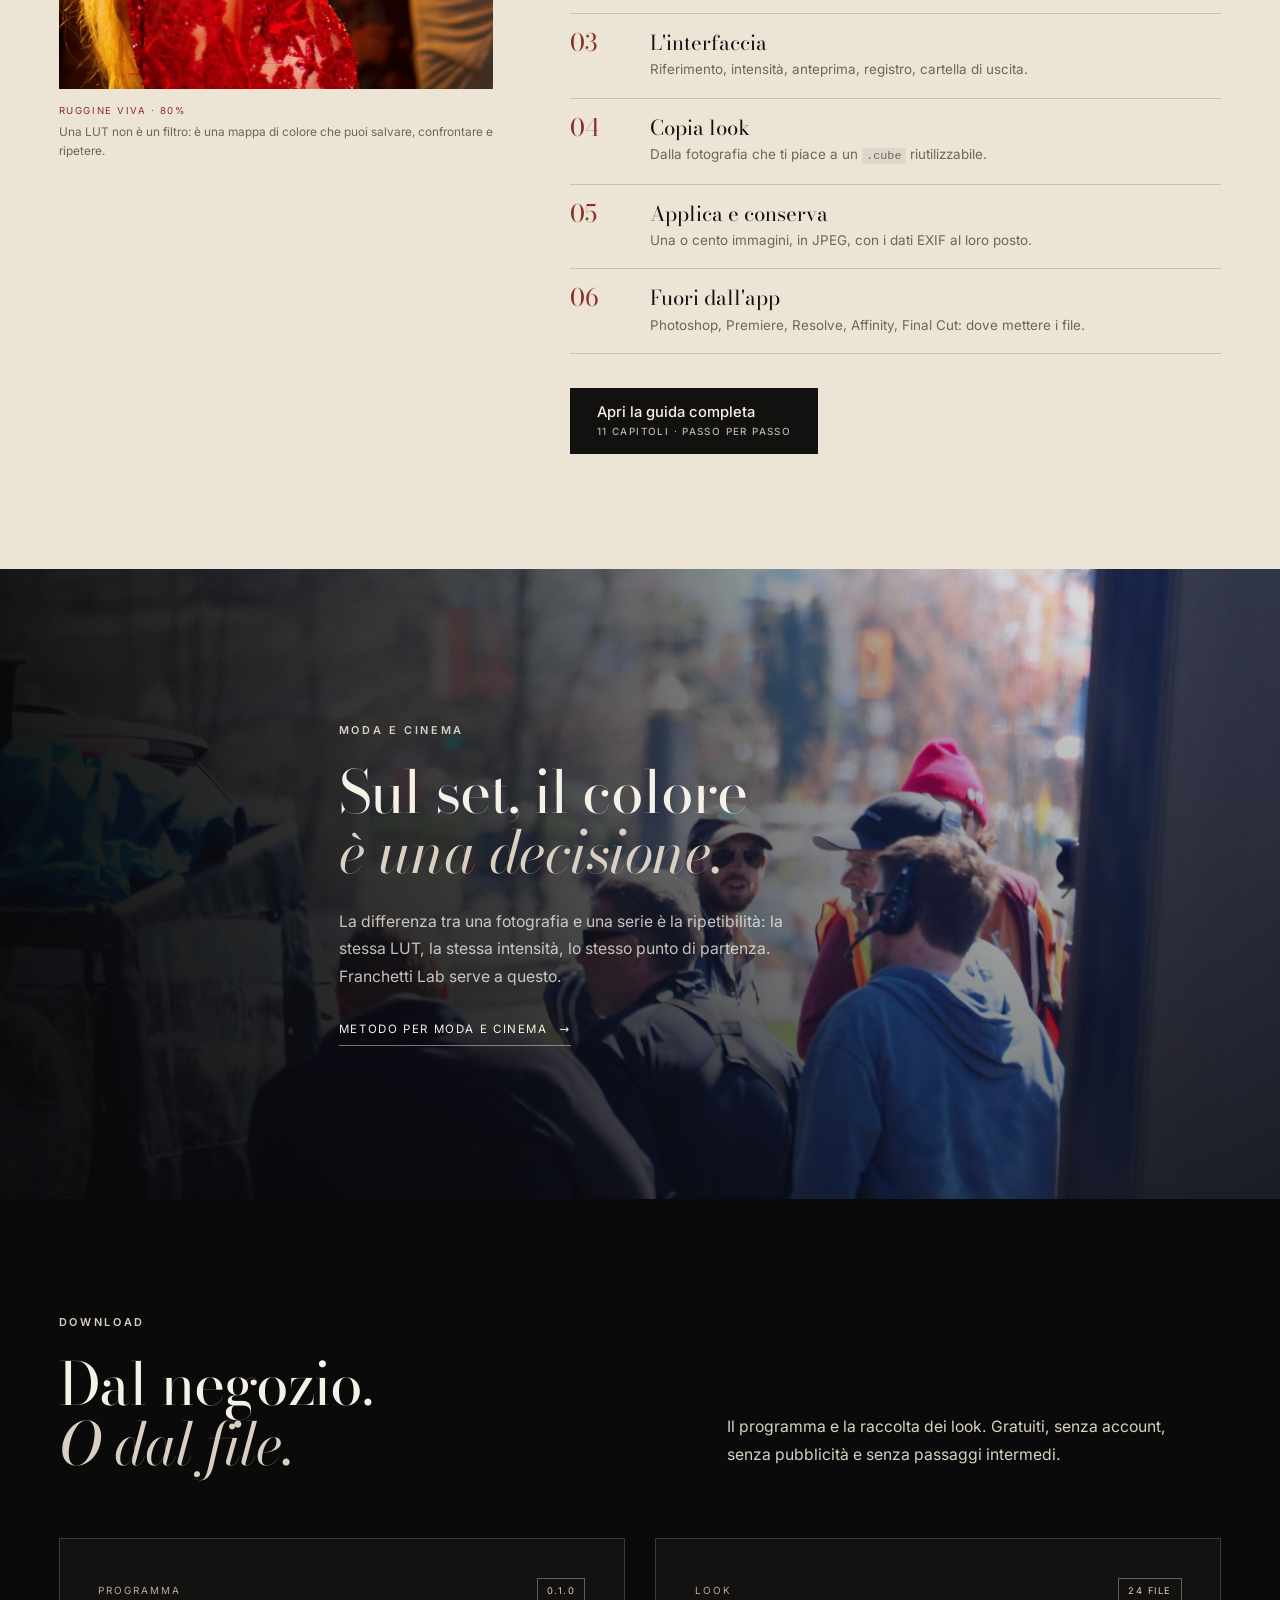
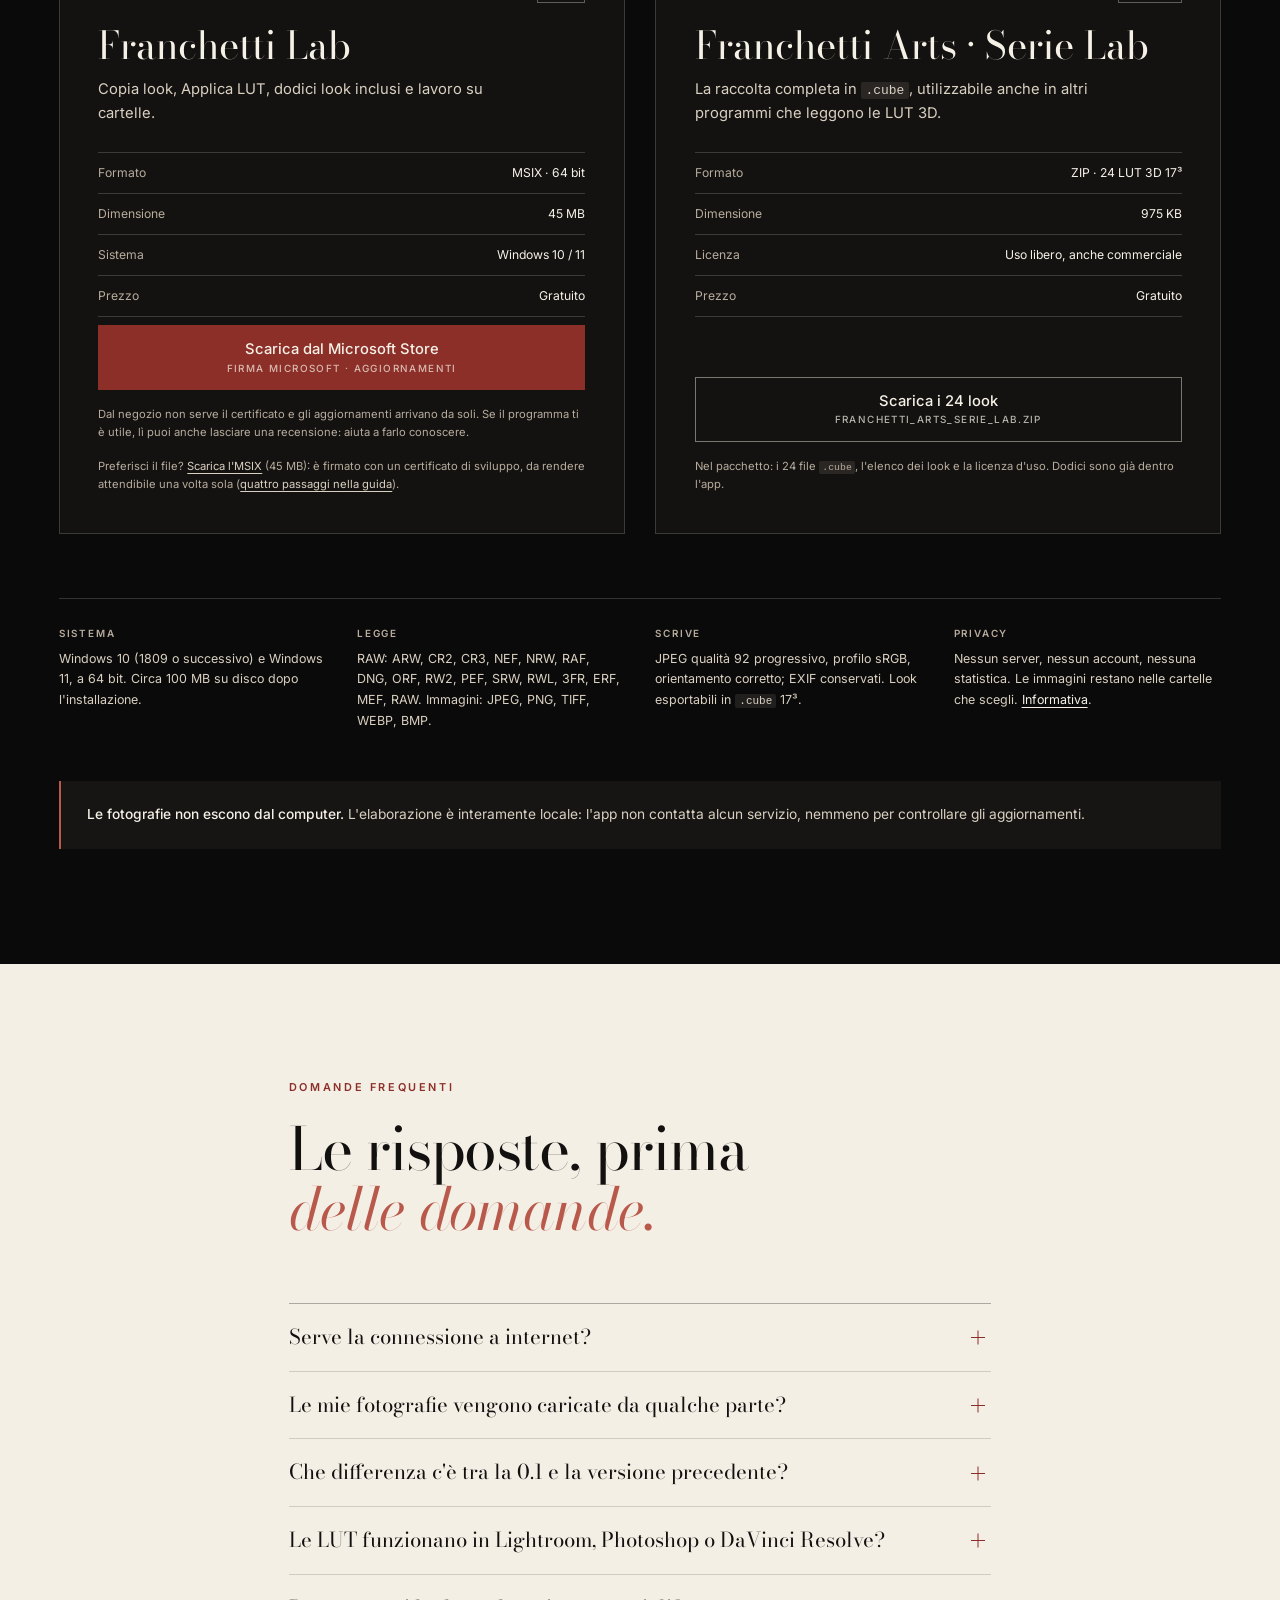
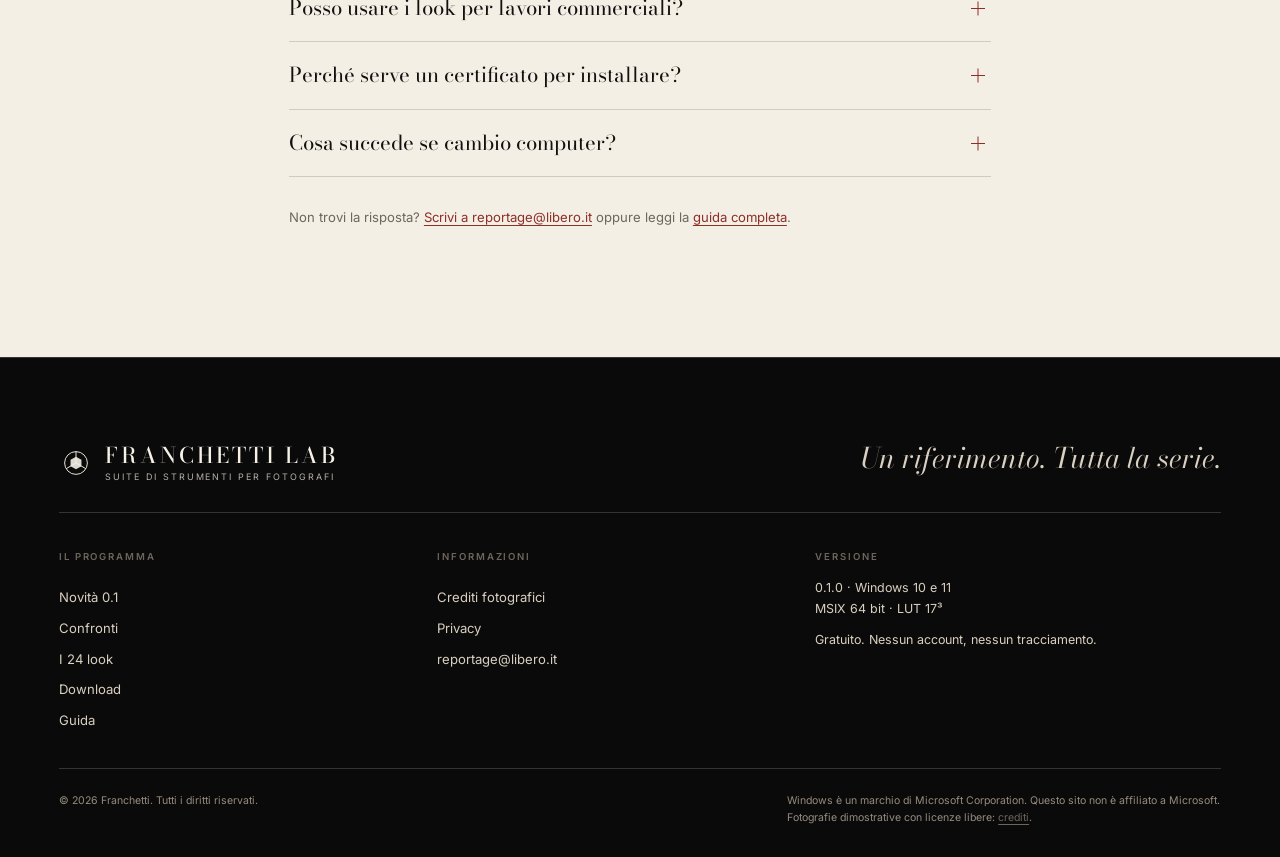
==== commit b91dd93c: "Sito: download dal Microsoft Store, con l'MSIX come alternativa - CTA principale verso https://apps." ====
--- a/index.html
+++ b/index.html
@@ -81,9 +81,9 @@
           fino a 100% di intensità, prima e dopo sotto controllo.
         </p>
         <div class="azioni">
-          <a class="bottone bottone--pieno" href="#scarica">
-            Scarica il programma
-            <span>MSIX · 64 bit · 45 MB</span>
+          <a class="bottone bottone--pieno" href="https://apps.microsoft.com/detail/9P7P6ZQK32ZG">
+            Scarica dal Microsoft Store
+            <span>Gratuito · Windows 10 e 11</span>
           </a>
           <a class="bottone bottone--contorno" href="downloads/Franchetti_Arts_Serie_Lab.zip" download>
             24 look in omaggio
@@ -587,7 +587,7 @@
       <div class="testata-sezione testata-sezione--divisa">
         <div class="testata-sezione__titolo">
           <p class="occhiello">Download</p>
-          <h2 class="display-2" id="titolo-scarica">Due file.<br /><em>Nient'altro.</em></h2>
+          <h2 class="display-2" id="titolo-scarica">Dal negozio.<br /><em>O dal file.</em></h2>
         </div>
         <div class="testata-sezione__nota">
           <p>
@@ -613,14 +613,21 @@
             <div><dt>Sistema</dt><dd>Windows 10 / 11</dd></div>
             <div><dt>Prezzo</dt><dd>Gratuito</dd></div>
           </dl>
-          <a class="bottone bottone--pieno bottone--largo" href="downloads/FranchettiLab_0.1.0.0_x64.msix" download>
-            Scarica il programma
-            <span>franchettilab_0.1.0.0_x64.msix</span>
+          <a class="bottone bottone--pieno bottone--largo" href="https://apps.microsoft.com/detail/9P7P6ZQK32ZG">
+            Scarica dal Microsoft Store
+            <span>Firma Microsoft · aggiornamenti</span>
           </a>
           <p class="scheda-scarica__piede">
-            La build è firmata con un certificato di sviluppo: prima del primo
-            avvio va reso attendibile una volta sola.
-            <a href="guida.html#installazione">Quattro passaggi nella guida</a>.
+            Dal negozio non serve il certificato e gli aggiornamenti arrivano da
+            soli. Se il programma ti è utile, lì puoi anche lasciare una
+            recensione: aiuta a farlo conoscere.
+          </p>
+          <p class="scheda-scarica__piede">
+            Preferisci il file?
+            <a href="downloads/FranchettiLab_0.1.0.0_x64.msix" download>Scarica l'MSIX</a>
+            (45 MB): è firmato con un certificato di sviluppo, da rendere
+            attendibile una volta sola
+            (<a href="guida.html#installazione">quattro passaggi nella guida</a>).
           </p>
         </article>
 
@@ -709,7 +716,7 @@
         </details>
         <details>
           <summary>Perché serve un certificato per installare?</summary>
-          <p>Il pacchetto è un MSIX firmato con un certificato di sviluppo, non con un certificato pubblico. Windows chiede di rendere attendibile quel certificato una volta sola, prima di installare. La pubblicazione sul Microsoft Store è in programma.</p>
+          <p>Il programma si installa in due modi: dal Microsoft Store, con la firma di Microsoft e gli aggiornamenti automatici, oppure dal pacchetto MSIX del sito, firmato con un certificato di sviluppo che Windows chiede di rendere attendibile una volta sola.</p>
         </details>
         <details>
           <summary>Cosa succede se cambio computer?</summary>
